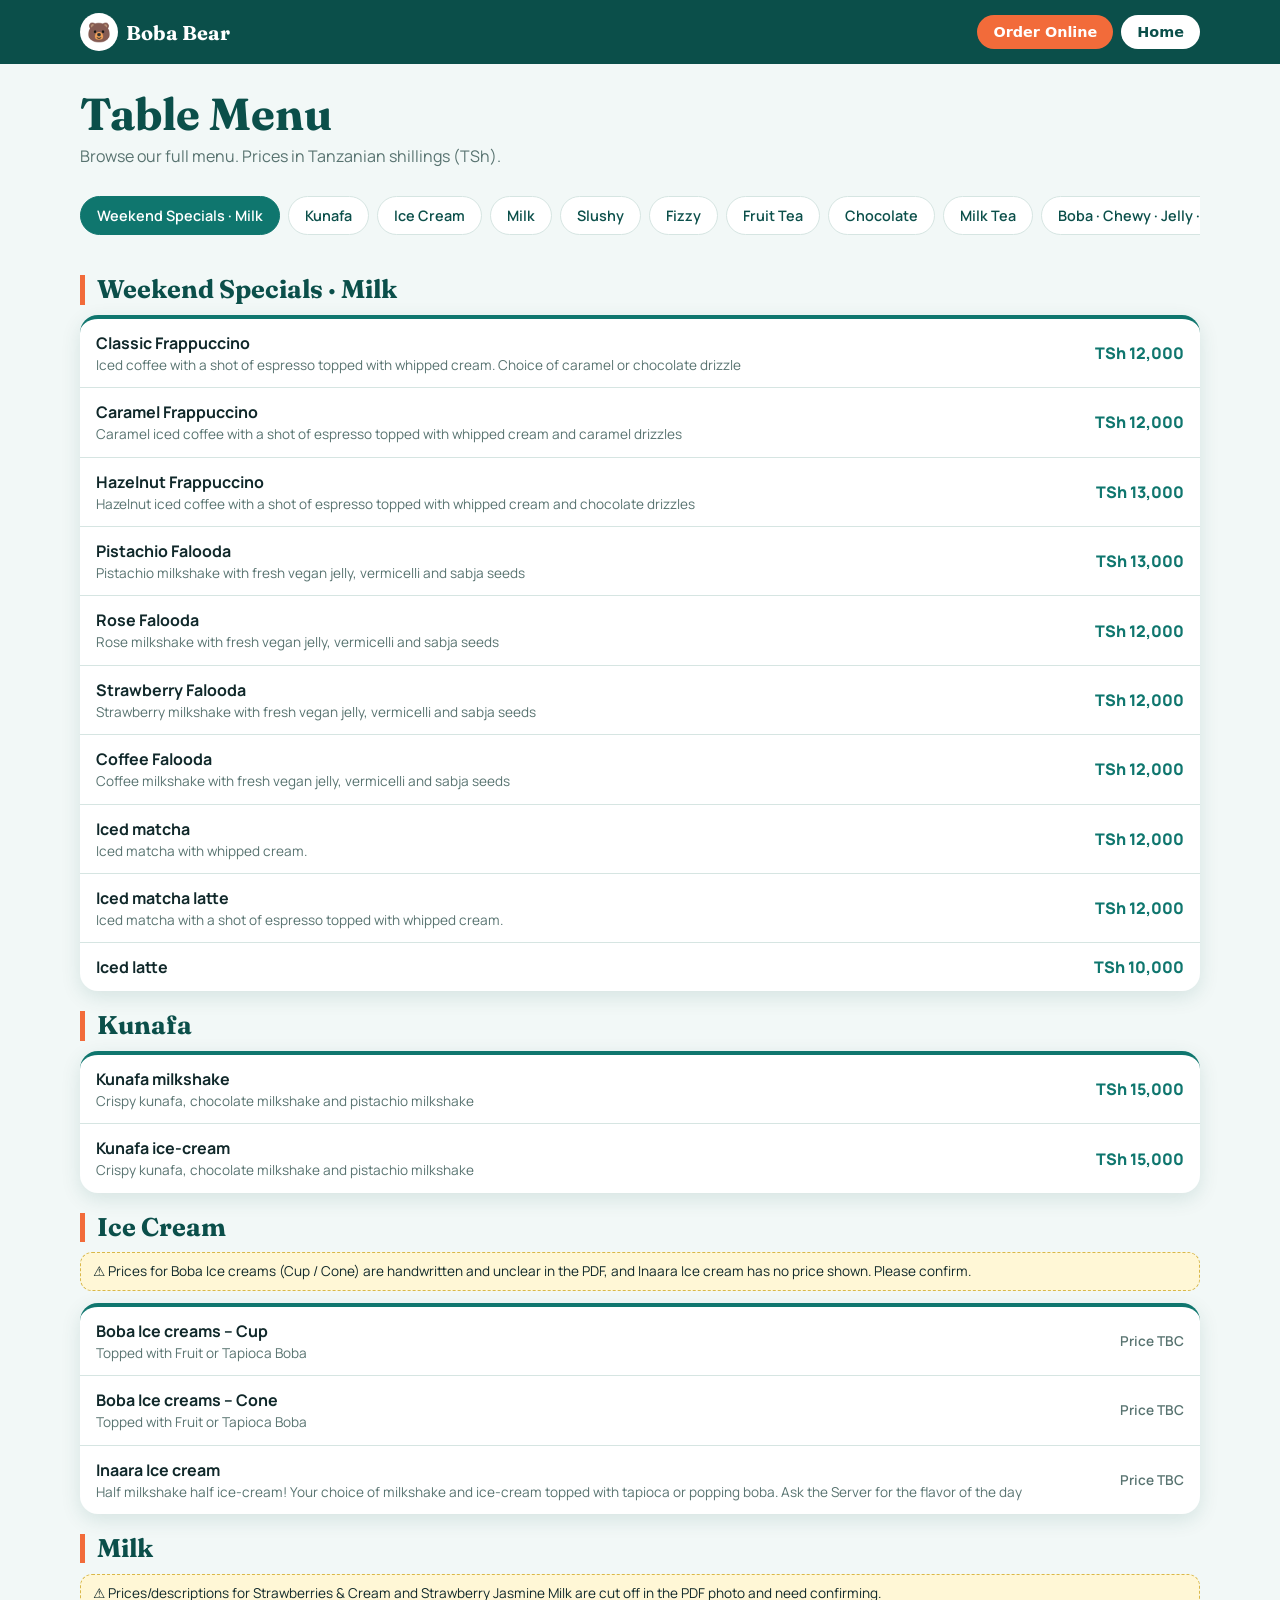
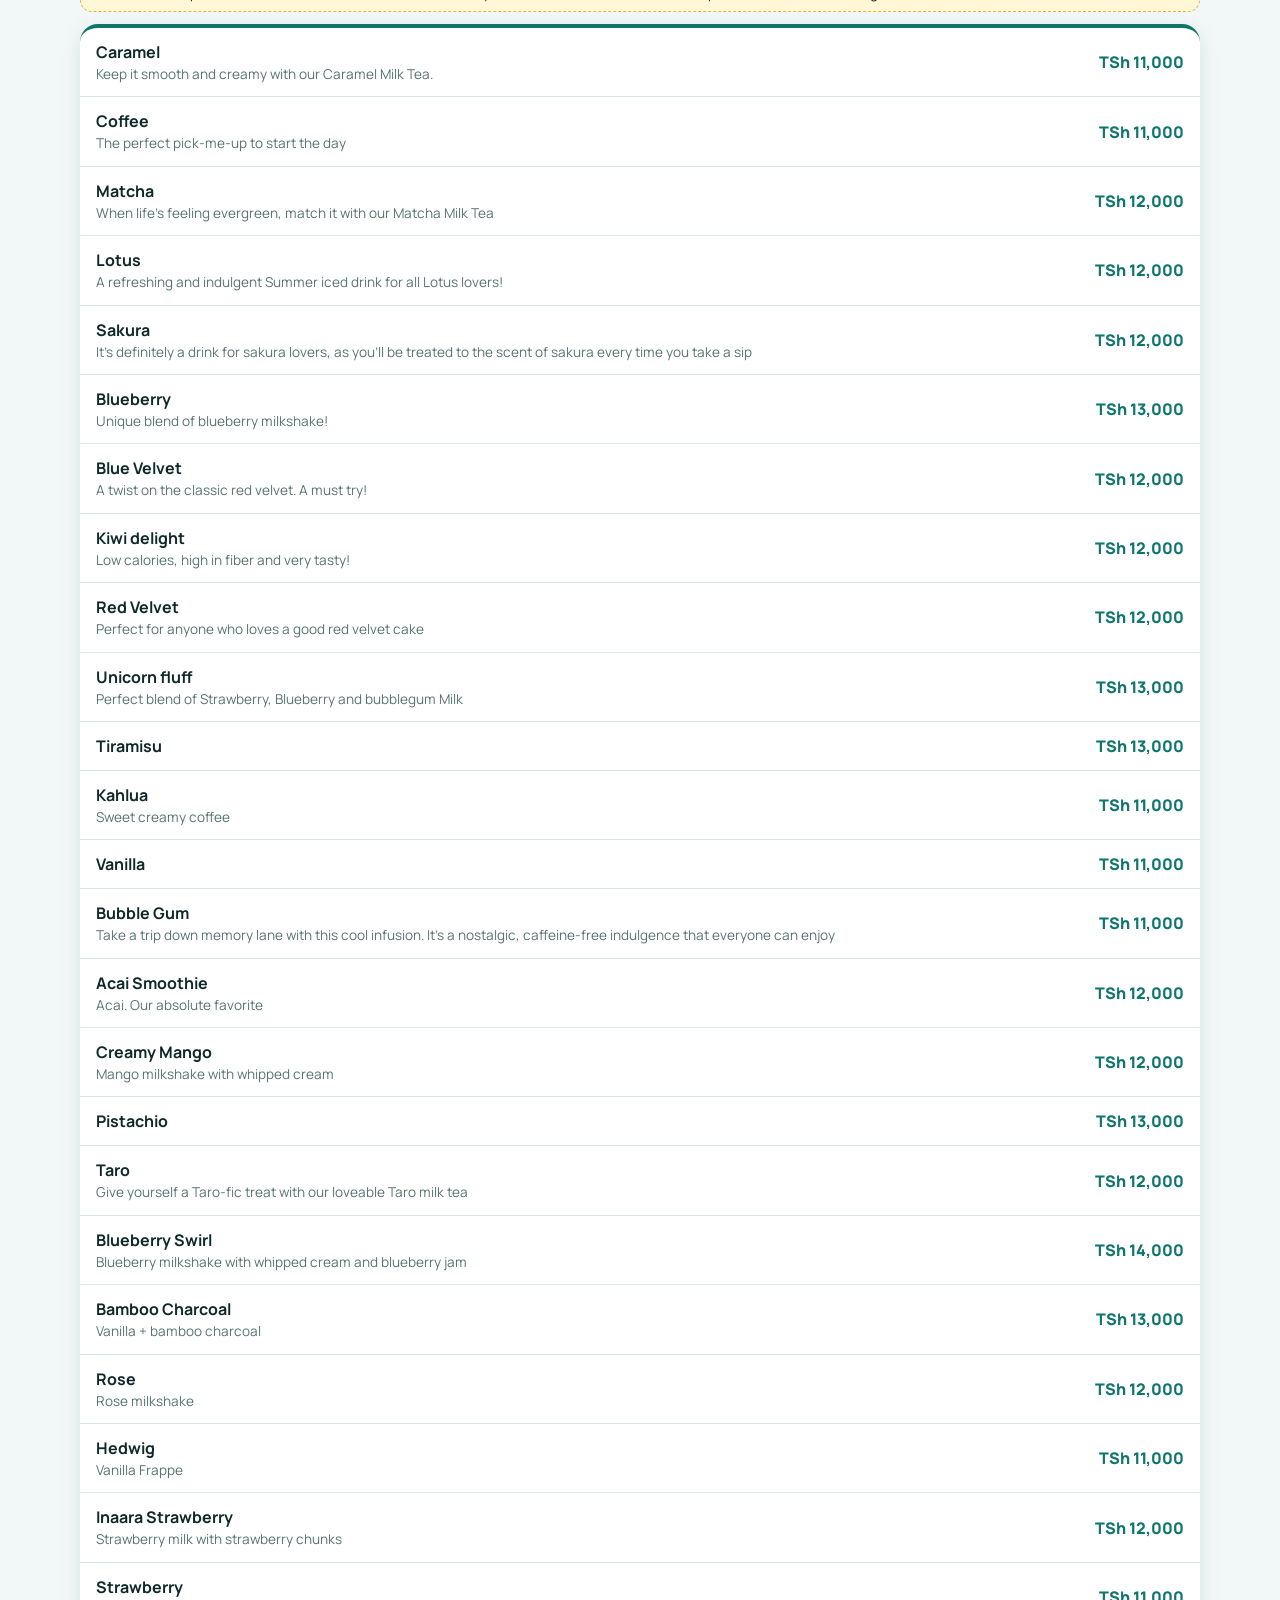
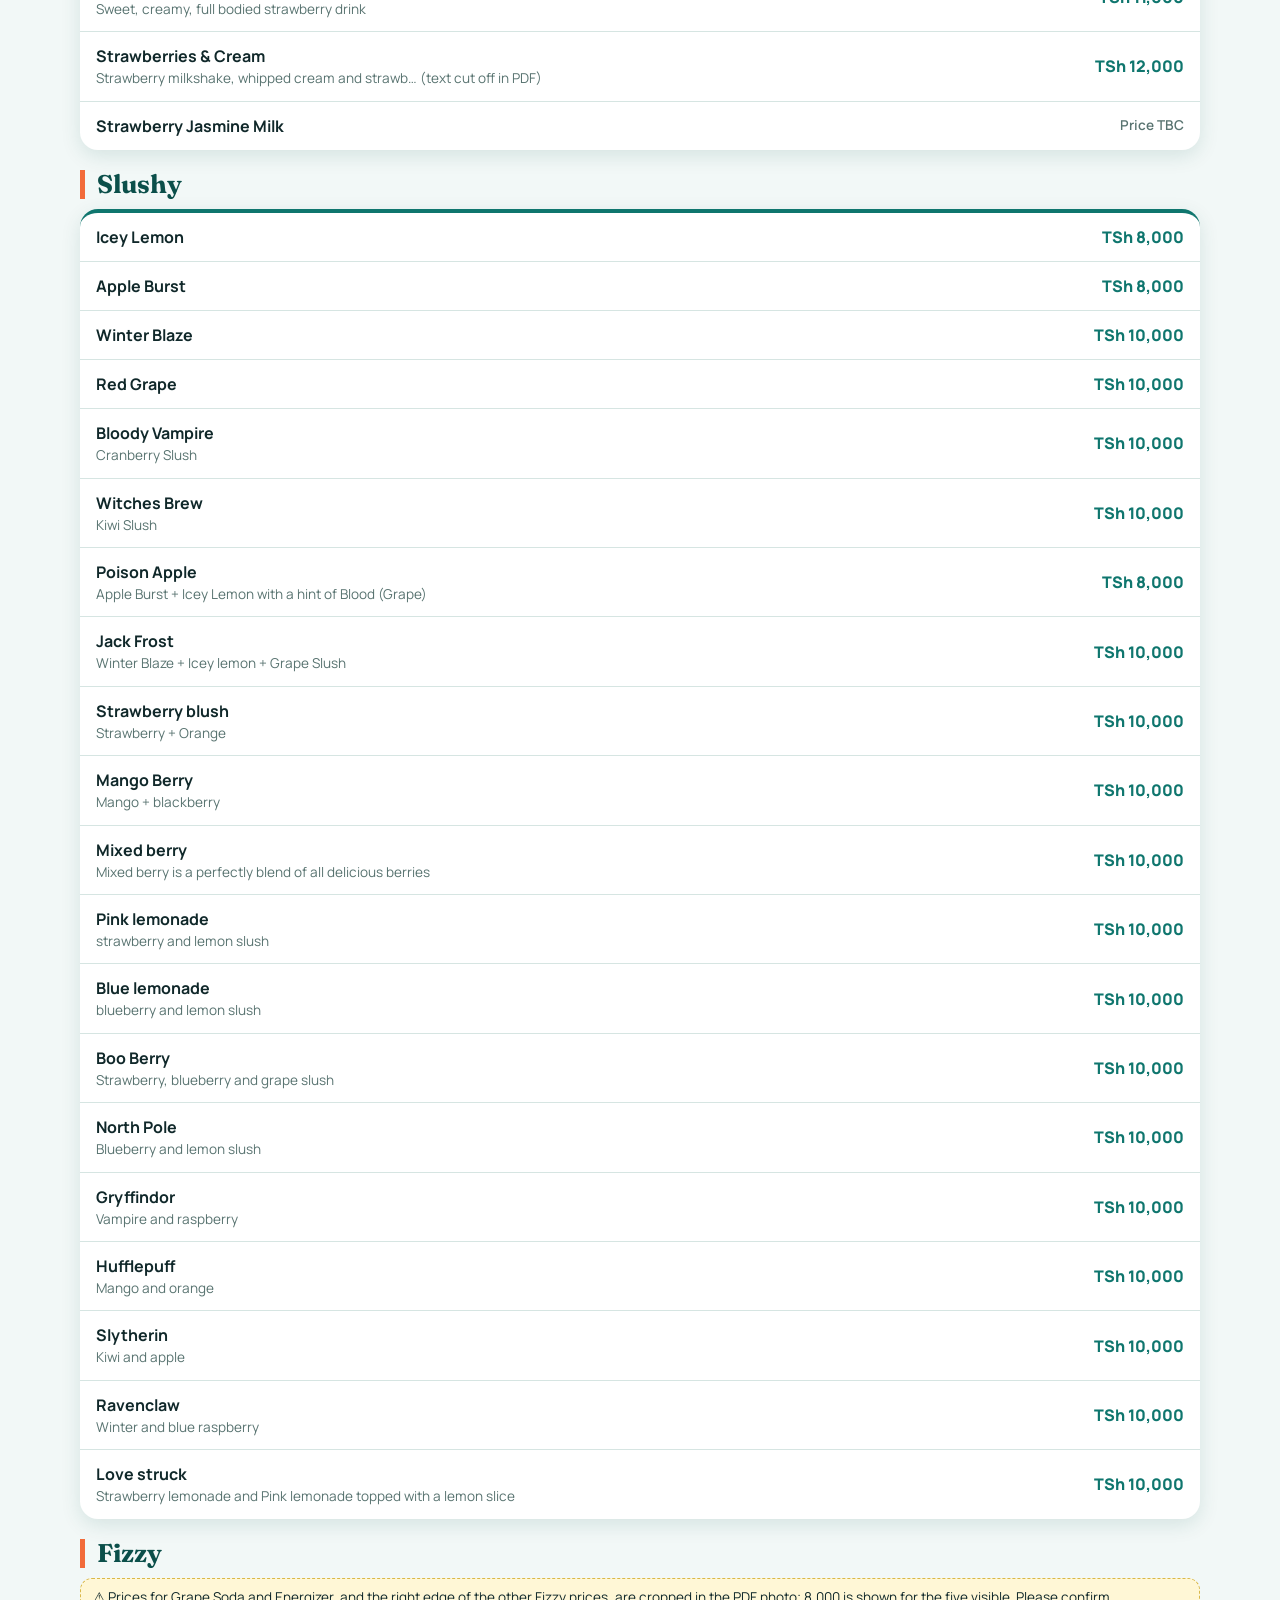
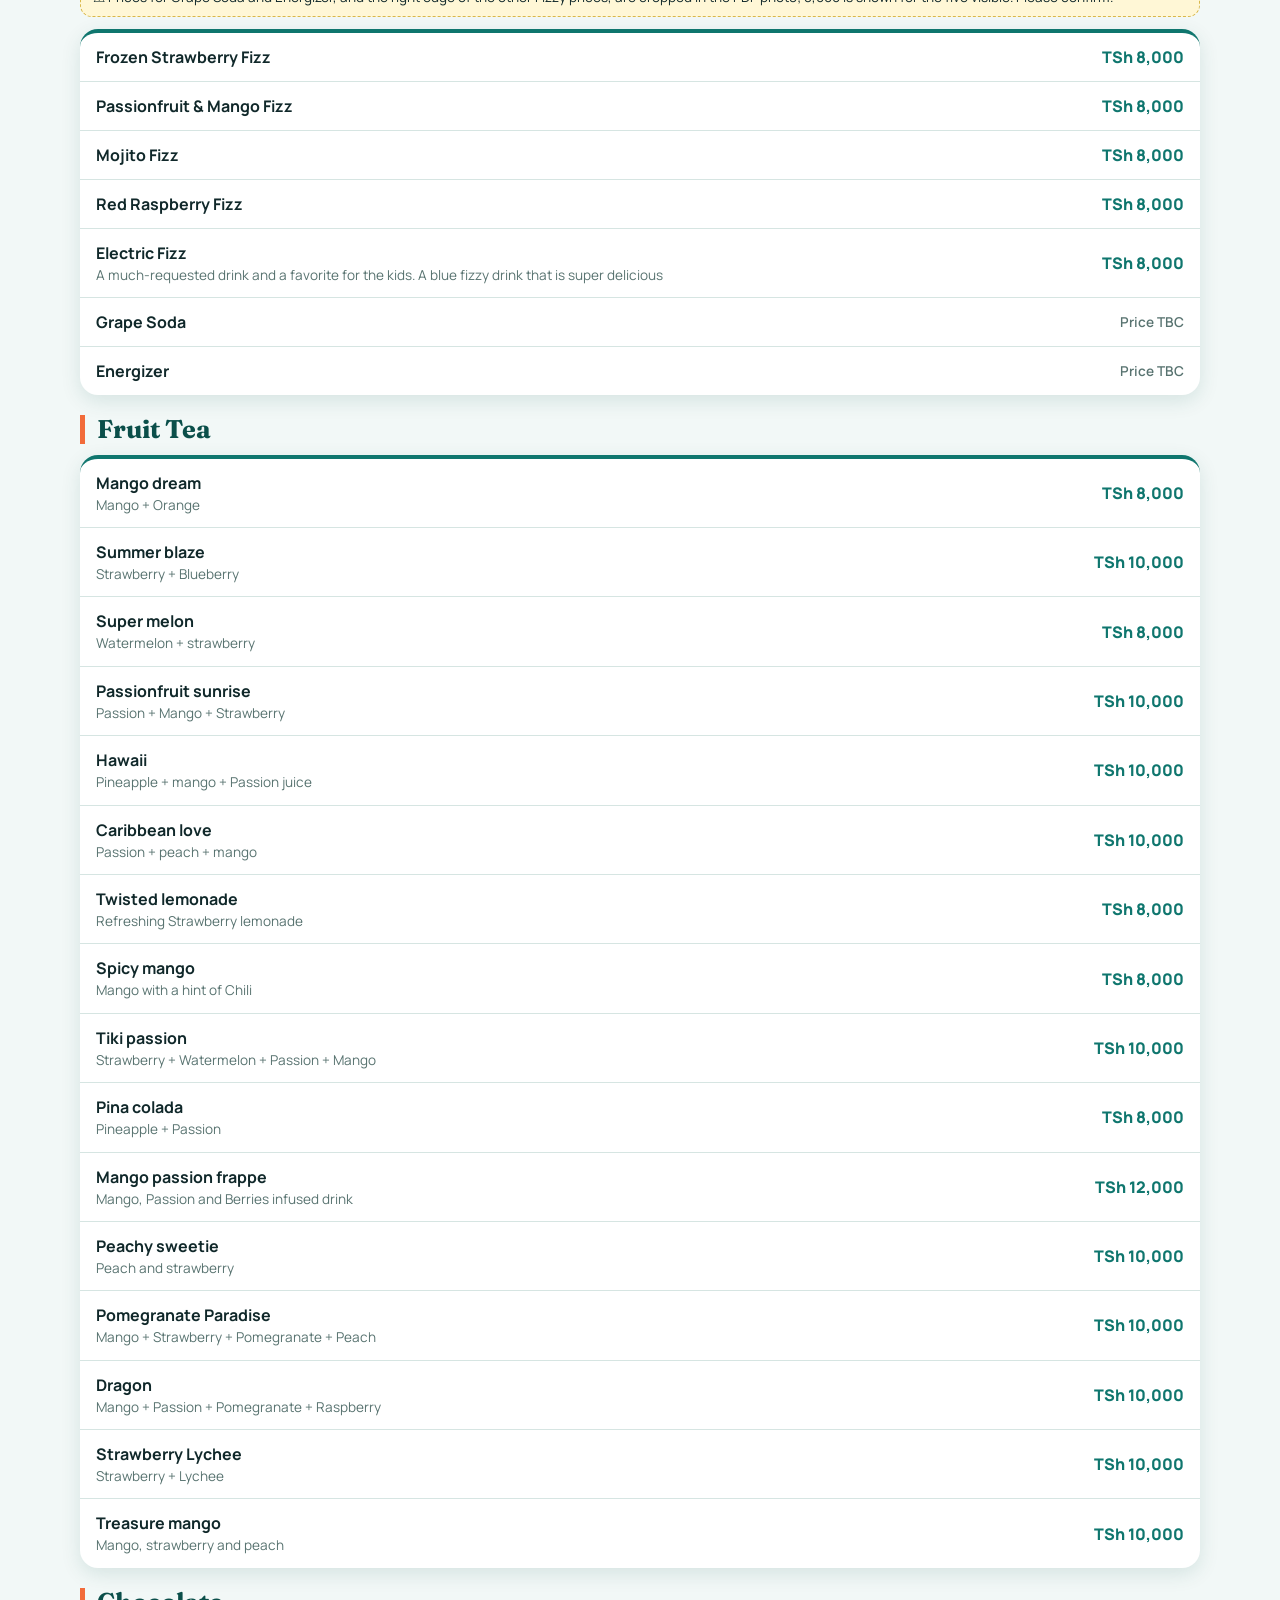
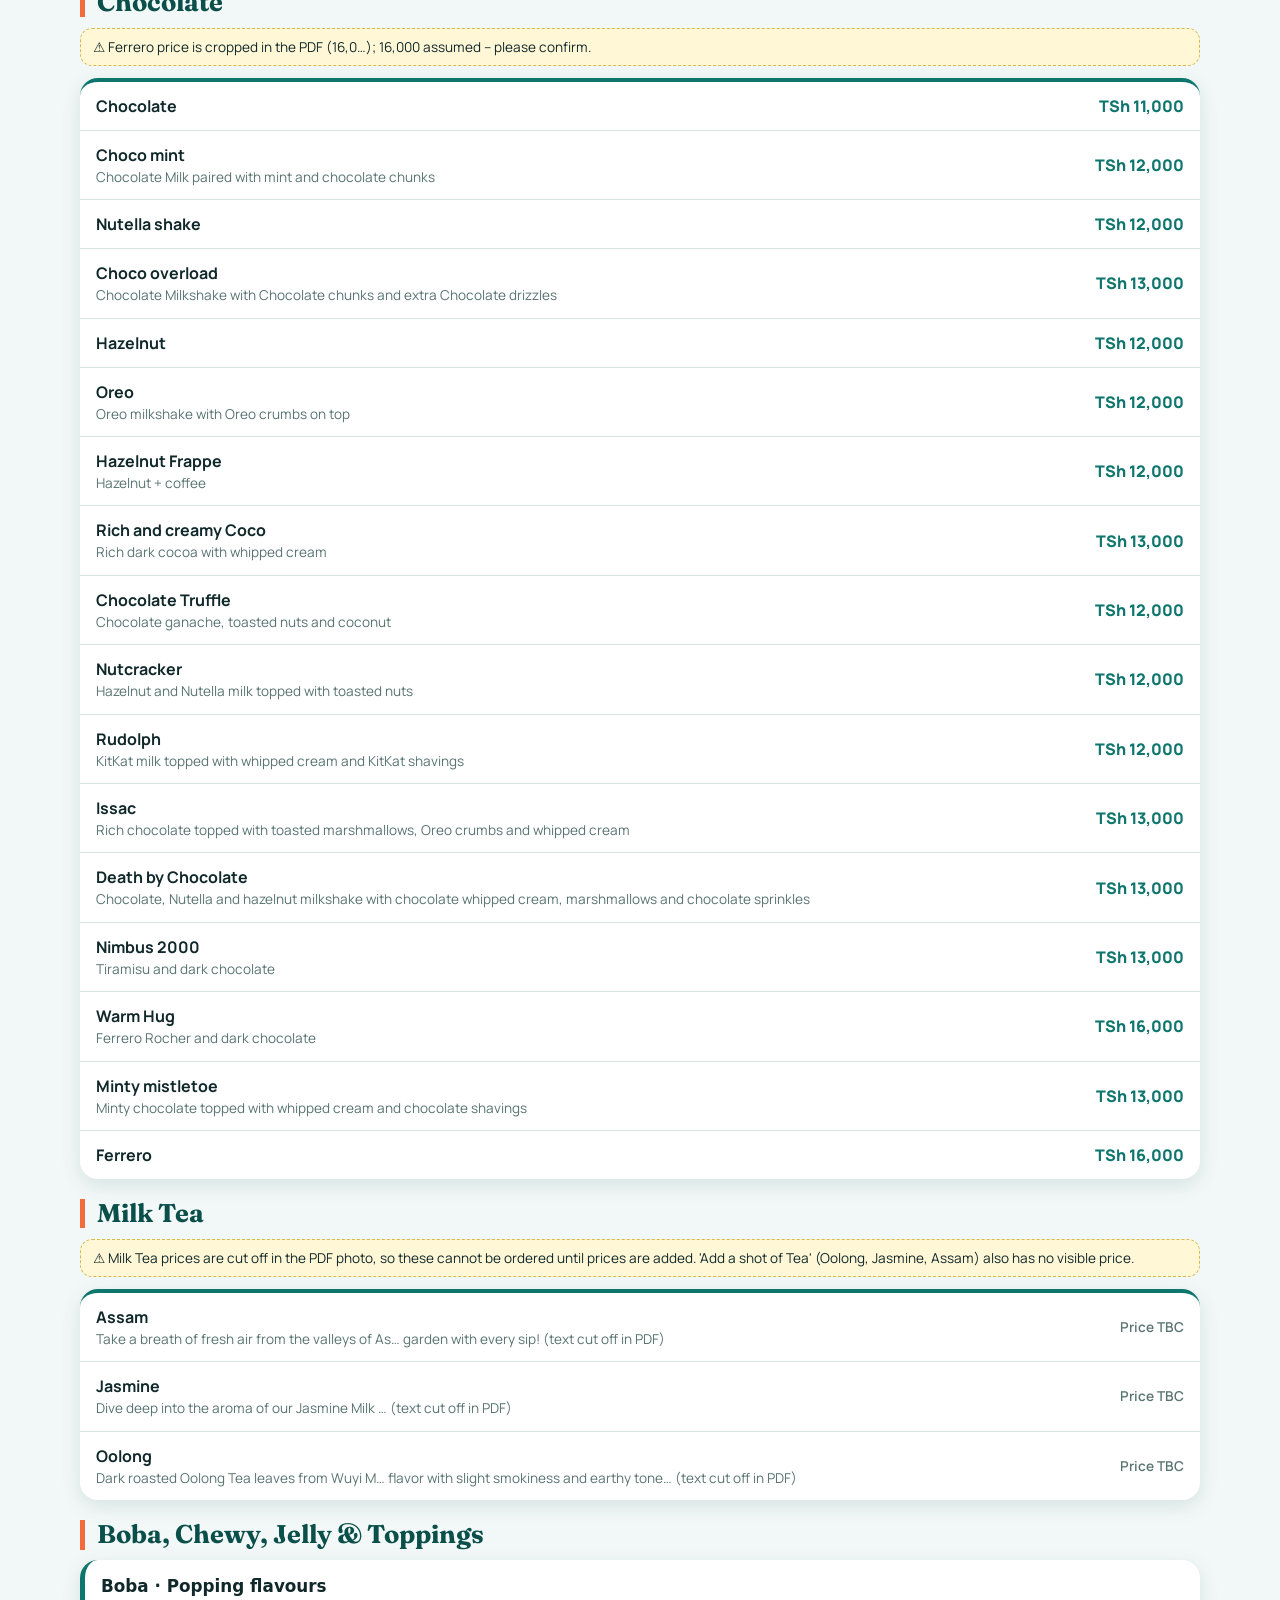
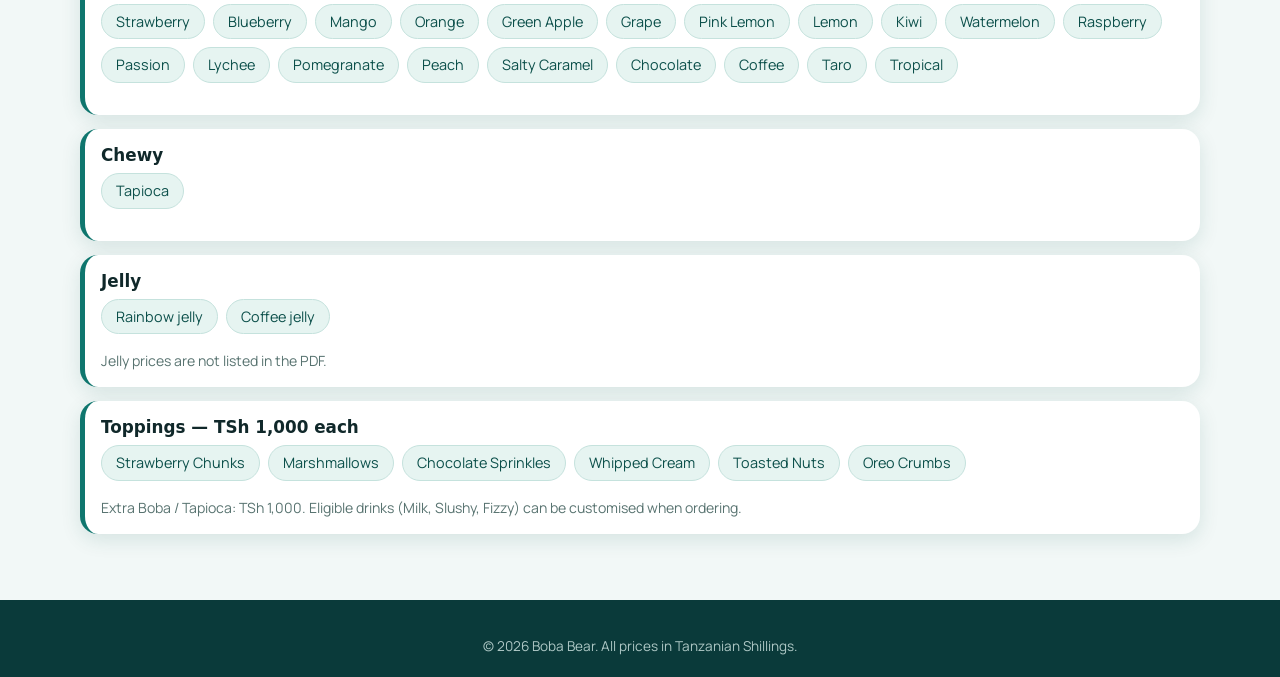
==== index1.html @ e49ae352 "Add files via upload" ====
<!DOCTYPE html>
<html lang="en" data-title="Table Menu">
<head>
<meta charset="UTF-8">
<meta name="viewport" content="width=device-width, initial-scale=1, viewport-fit=cover">
<title>Boba Bear — Table Menu</title>
<meta name="description" content="Boba, milkshakes, slushies and fizzy drinks. View our menu or order online via WhatsApp.">
<link rel="preconnect" href="https://fonts.googleapis.com"><link rel="preconnect" href="https://fonts.gstatic.com" crossorigin>
<link href="https://fonts.googleapis.com/css2?family=Fraunces:opsz,wght@9..144,600;9..144,700&family=Manrope:wght@400;500;600;700;800&display=swap" rel="stylesheet">
<link rel="stylesheet" href="style1.css">
</head>
<body>
<header class="site-header"><div class="wrap bar"><a class="brand" href="index.html" aria-label="Home"><span class="logo" aria-hidden="true">🐻</span><span data-bind="name"></span></a>
  <div class="actions"><a class="btn btn-accent btn-sm" href="index2.html">Order Online</a><a class="btn btn-primary btn-sm" href="index.html" aria-label="Back to home page">Home</a></div></div></header>
<main class="wrap"><section class="section" style="padding-top:24px">
  <h1 class="page-title">Table Menu</h1><p class="sub">Browse our full menu. Prices in Tanzanian shillings (TSh).</p>
  <div class="cat-nav-holder"><nav id="catNav" class="cat-nav" aria-label="Menu categories"></nav></div>
  <div id="menuRoot"></div></section></main>
<footer class="site-footer"><p class="copy">© <span id="year"></span> <span data-bind="name"></span>. All prices in Tanzanian Shillings.</p></footer>
<script src="script1.js"></script>
</body></html>
---- style1.css ----
:root{--green:#1f6b3a;--green-d:#134a28;--cream:#fbf6ea;--card:#fff;--ink:#1d2a22;--muted:#66736b;--accent:#e8567a;--accent-d:#c93f63;--taro:#b79ae0;--line:#e8e0cc;--r:18px;--shadow:0 6px 20px rgba(20,60,35,.10)}
*{box-sizing:border-box}
html{scroll-behavior:smooth;scroll-padding-top:70px}
body{margin:0;font:16px/1.5 system-ui,-apple-system,"Segoe UI",Roboto,sans-serif;color:var(--ink);background:var(--cream);overflow-x:hidden}
h1,h2,h3{font-family:Georgia,"Times New Roman",serif;line-height:1.15;margin:0 0 .4em}
h2{font-size:clamp(1.6rem,4vw,2.2rem);color:var(--green-d)}
img{max-width:100%}
.wrap{width:min(1120px,100% - 32px);margin-inline:auto}
.skip{position:absolute;left:-999px}.skip:focus{left:8px;top:8px;background:#fff;padding:8px;z-index:99}
:focus-visible{outline:3px solid var(--accent);outline-offset:2px}
.section{padding:48px 0 12px}.sub{color:var(--muted);margin:0 0 20px}
/* header */
.site-header{position:sticky;top:0;z-index:20;background:rgba(251,246,234,.95);backdrop-filter:blur(8px);border-bottom:1px solid var(--line)}
.bar{display:flex;align-items:center;gap:12px;height:64px;position:relative}
.brand{display:flex;align-items:center;gap:8px;font:700 1.25rem Georgia,serif;color:var(--green-d);text-decoration:none;margin-right:auto}
.logo{display:grid;place-items:center;width:38px;height:38px;border-radius:50%;background:var(--green);font-size:1.2rem}
.nav{display:none;position:absolute;top:64px;left:0;right:0;background:var(--cream);flex-direction:column;padding:8px 16px 16px;border-bottom:1px solid var(--line);box-shadow:var(--shadow)}
.nav.open{display:flex}.nav a{padding:12px 4px;color:var(--ink);text-decoration:none;font-weight:600}
.actions{display:flex;align-items:center;gap:8px}
.icon-btn{position:relative;border:0;background:#fff;width:42px;height:42px;border-radius:50%;font-size:1.1rem;cursor:pointer;box-shadow:var(--shadow)}
.badge{position:absolute;top:-4px;right:-4px;min-width:20px;height:20px;padding:0 5px;border-radius:10px;background:var(--accent);color:#fff;font:700 .75rem/20px system-ui;text-align:center}
/* buttons */
.btn{display:inline-block;border:0;border-radius:999px;padding:12px 24px;font:700 1rem system-ui;cursor:pointer;text-decoration:none;text-align:center;transition:transform .15s,background .15s}
.btn:hover:not(:disabled){transform:translateY(-1px)}
.btn:disabled{opacity:.5;cursor:not-allowed}
.btn-primary{background:var(--green);color:#fff}.btn-primary:hover{background:var(--green-d)}
.btn-accent{background:var(--accent);color:#fff}.btn-accent:hover:not(:disabled){background:var(--accent-d)}
.btn-sm{padding:9px 16px;font-size:.9rem}.btn-block{width:100%}
/* menu */
.cat-nav-holder{position:sticky;top:64px;z-index:10;background:var(--cream);padding:8px 0;margin-bottom:8px}
.cat-nav{display:flex;gap:8px;overflow-x:auto;scrollbar-width:thin;padding-bottom:4px}
.cat-nav a{flex:none;padding:8px 16px;border-radius:999px;background:#fff;border:1px solid var(--line);color:var(--ink);text-decoration:none;font-weight:600;font-size:.9rem}
.cat-nav a.active{background:var(--green);color:#fff;border-color:var(--green)}
.cat{padding-top:20px}.cat h3{font-size:1.6rem;color:var(--green-d)}
.note{background:#fff7d6;border:1px dashed #d9b84a;border-radius:12px;padding:8px 12px;font-size:.85rem;margin:0 0 12px}
.chips{display:flex;flex-wrap:wrap;gap:8px;margin:8px 0 16px}
.chip{background:#fff;border:1px solid var(--line);border-radius:999px;padding:6px 14px;font-size:.9rem}
.info-card{background:#fff;border-radius:var(--r);box-shadow:var(--shadow);padding:16px;margin-bottom:14px}
.info-card h4{margin:0 0 4px;font:700 1.05rem system-ui}
/* price / tags */
.desc{color:var(--muted);font-size:.88rem;margin:0;flex:1}
.price-row{display:flex;align-items:center;justify-content:space-between;gap:8px;margin-top:6px}
.price{font-weight:800;color:var(--green-d)}.price.tbc{color:var(--muted);font-weight:600;font-size:.85rem}
.tag{font-size:.72rem;color:var(--taro);font-weight:700}
/* about / footer */
.about{max-width:760px;padding-bottom:40px}
.site-footer{background:var(--green-d);color:#e9f3ea;padding:36px 0 16px;margin-top:40px}
.foot-grid{display:grid;gap:24px}.site-footer h3{color:#fff;font-size:1.15rem}.site-footer a{color:#ffd1de}.site-footer p{margin:4px 0}
.copy{text-align:center;font-size:.85rem;margin:24px 0 0;opacity:.8}
/* ===== Home / menu pages (added) ===== */
body{font-family:Manrope,system-ui,-apple-system,"Segoe UI",Roboto,sans-serif}
h1,h2,h3,.brand{font-family:Fraunces,Georgia,serif}
.brand{min-width:0}.brand span:last-child{overflow:hidden;text-overflow:ellipsis;white-space:nowrap}
.actions{flex:none}
.page-title{font-size:clamp(2rem,6vw,2.8rem);color:var(--green-d);margin-bottom:4px}
.logo-lg{width:84px;height:84px;font-size:2.6rem;margin-bottom:14px;border:4px solid #fff;box-shadow:var(--shadow)}
.info-list{list-style:none;padding:0;margin:14px 0 6px;display:grid;gap:4px;font-weight:600}
.welcome{margin-top:20px;font-size:1.5rem}
.choices{display:grid;gap:16px}
.choice{display:block;background:#fff;border-radius:var(--r);box-shadow:var(--shadow);padding:22px;text-decoration:none;color:var(--ink);border:2px solid transparent;transition:transform .15s,border-color .15s}
.choice:hover{transform:translateY(-3px);border-color:var(--accent)}
.choice .ic{font-size:2.2rem}.choice h3{margin:6px 0 4px}.choice p{color:var(--muted);margin:0 0 14px}
.gallery{display:grid;gap:14px;grid-template-columns:repeat(2,1fr)}
.ph{aspect-ratio:1;display:grid;place-items:center;font-size:3.6rem;border-radius:var(--r);box-shadow:var(--shadow);background:var(--tint)}
figure{margin:0}figcaption{text-align:center;font-weight:700;font-style:italic;margin-top:8px}
.menu-list{list-style:none;padding:0;margin:0;background:#fff;border-radius:var(--r);box-shadow:var(--shadow)}
.menu-row{display:flex;justify-content:space-between;gap:14px;padding:12px 16px;border-bottom:1px solid var(--line)}
.menu-row:last-child{border:0}.menu-row b{display:block}.menu-row small{display:block;color:var(--muted);font-size:.85rem}
.menu-row .price{white-space:nowrap}
.site-footer .copy{margin-top:0}
@media(min-width:760px){.choices{grid-template-columns:1fr 1fr}.gallery{grid-template-columns:repeat(4,1fr)}}

/* ===== Colour theme: deep teal + coral ===== */
:root{--green:#0f766e;--green-d:#0b4f4a;--cream:#f2f8f7;--ink:#10282a;--muted:#587370;--accent:#f26b3a;--accent-d:#d9541f;--taro:#6d5fd0;--line:#d6e5e2;--shadow:0 6px 20px rgba(11,79,74,.12)}
body{background:var(--cream)}
.site-header{background:var(--green-d);border-bottom:0}
.site-header .brand{color:#fff}
.site-header .logo{background:#fff}
.site-header .btn-primary{background:#fff;color:var(--green-d)}
.hero{background:linear-gradient(155deg,#0b4f4a 0%,#0f766e 55%,#1b9c8c 100%);color:#e6f6f3}
.hero h1,.hero h2{color:#fff}.hero .tagline{color:#ffd2bf}
.hero .logo-lg{background:#fff;border-color:rgba(255,255,255,.5)}
.hero .btn-primary{background:#fff;color:var(--green-d)}.hero .btn-primary:hover{background:#e6f6f3}
.hero .cup{background:rgba(255,255,255,.95)}.hero .c2{background:#d7f0ec}.hero .c3{background:#ffe0d3}
.bubble{background:#ffb899}
.section>h2{position:relative;padding-bottom:8px}
.section>h2::after{content:"";display:block;width:48px;height:4px;border-radius:2px;background:var(--accent);margin-top:8px}
.choice{border-top:5px solid var(--green)}.choice:nth-child(2){border-top-color:var(--accent)}
.about{background:#fff;border-radius:var(--r);box-shadow:var(--shadow);padding:28px 24px;margin-top:40px;border-left:5px solid var(--accent)}
.cat-nav a{background:#fff;border-color:var(--line);color:var(--green-d)}
.cat-nav a.active{background:var(--green);border-color:var(--green);color:#fff}
.cat h3{border-left:5px solid var(--accent);padding-left:12px}
.menu-list{border-top:4px solid var(--green)}
.menu-row{align-items:center}
.menu-row .row-end{display:flex;flex-direction:column;align-items:flex-end;gap:6px;flex:none}
.menu-row .tag{color:var(--taro);font-weight:700;font-size:.75rem;margin-top:2px}
.price{color:var(--green)}
.info-card{border-left:5px solid var(--green)}
.chip{background:#e6f4f1;border-color:#c5e2dd;color:var(--green-d)}
.opt:has(input:checked){border-color:var(--accent);background:#fff1ea}
.opt .p{color:var(--green)}
.modal-head,.modal-foot{background:#fff}.modal-head{border-top:5px solid var(--green)}
.total strong,.cart-totals .grand{color:var(--green-d)}
.site-footer{background:#0a3a3a;color:#d7ebe8}.site-footer a{color:#ffc4ac}
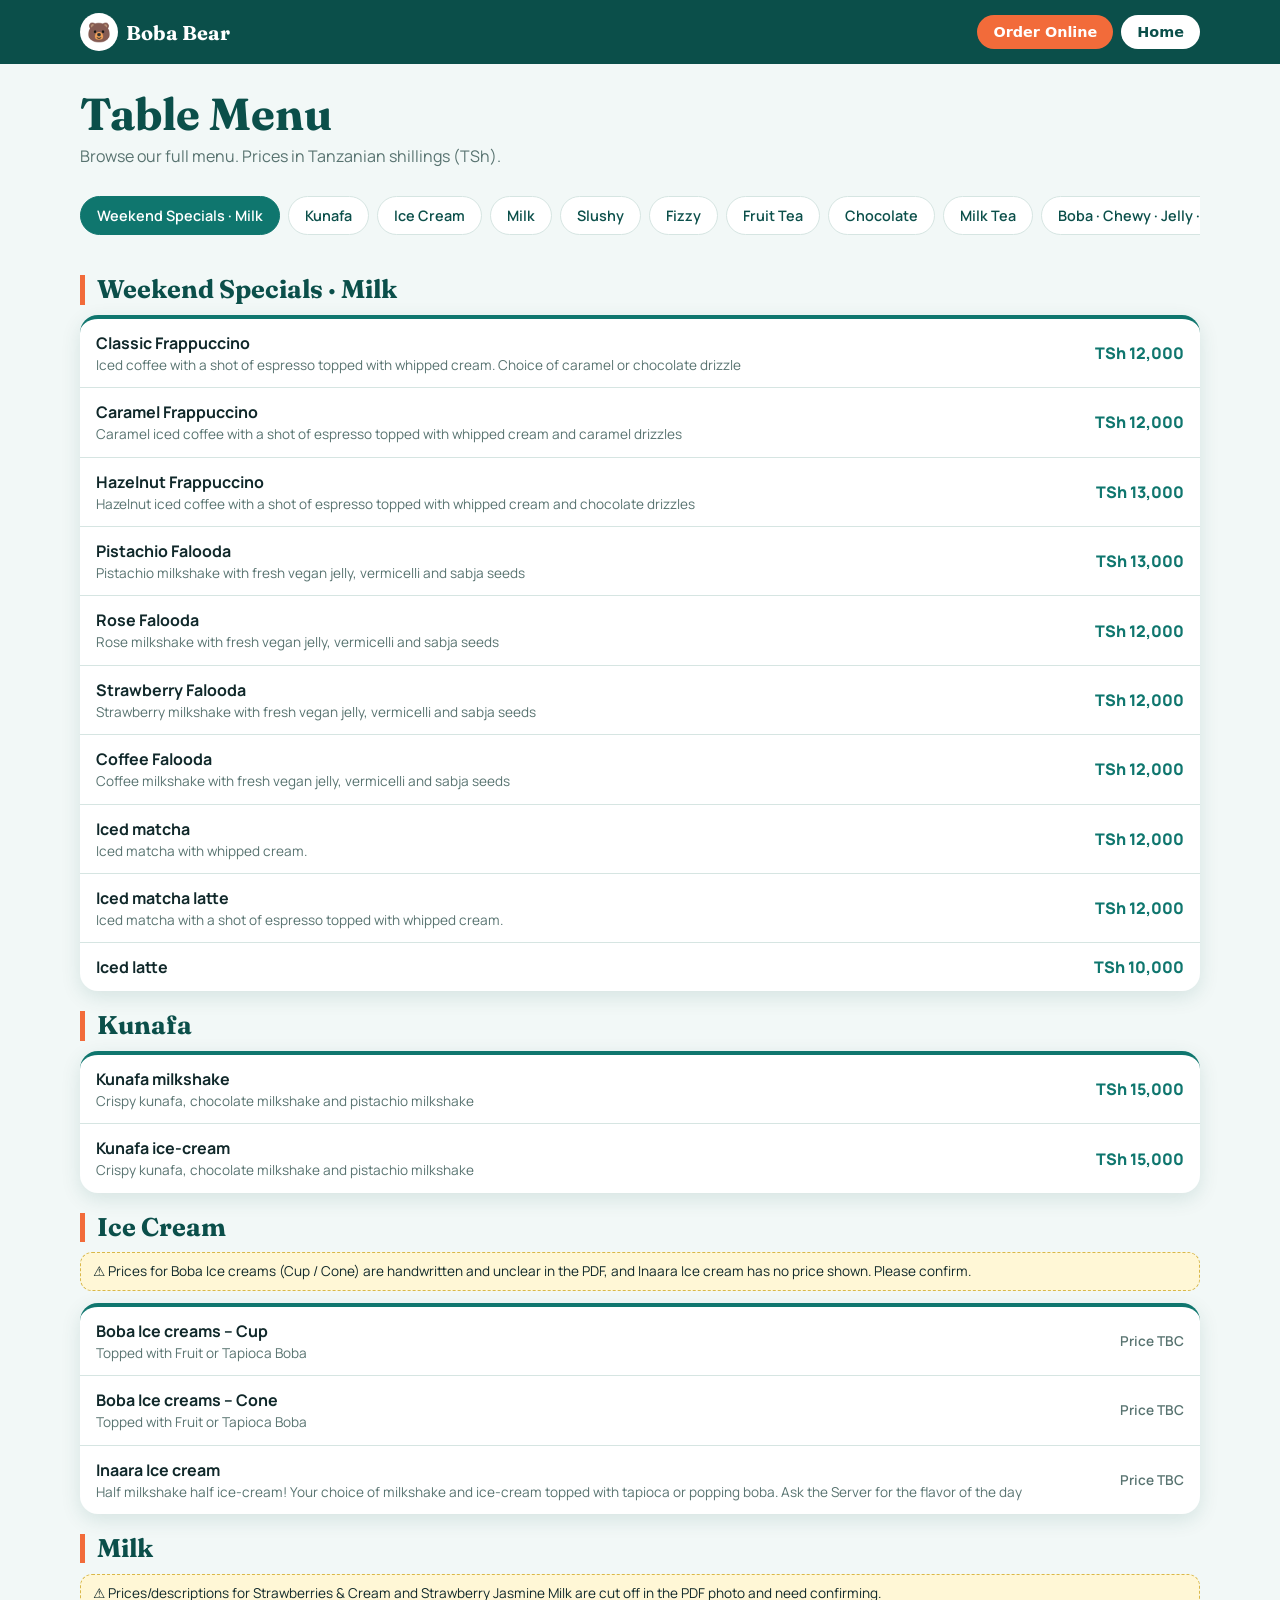
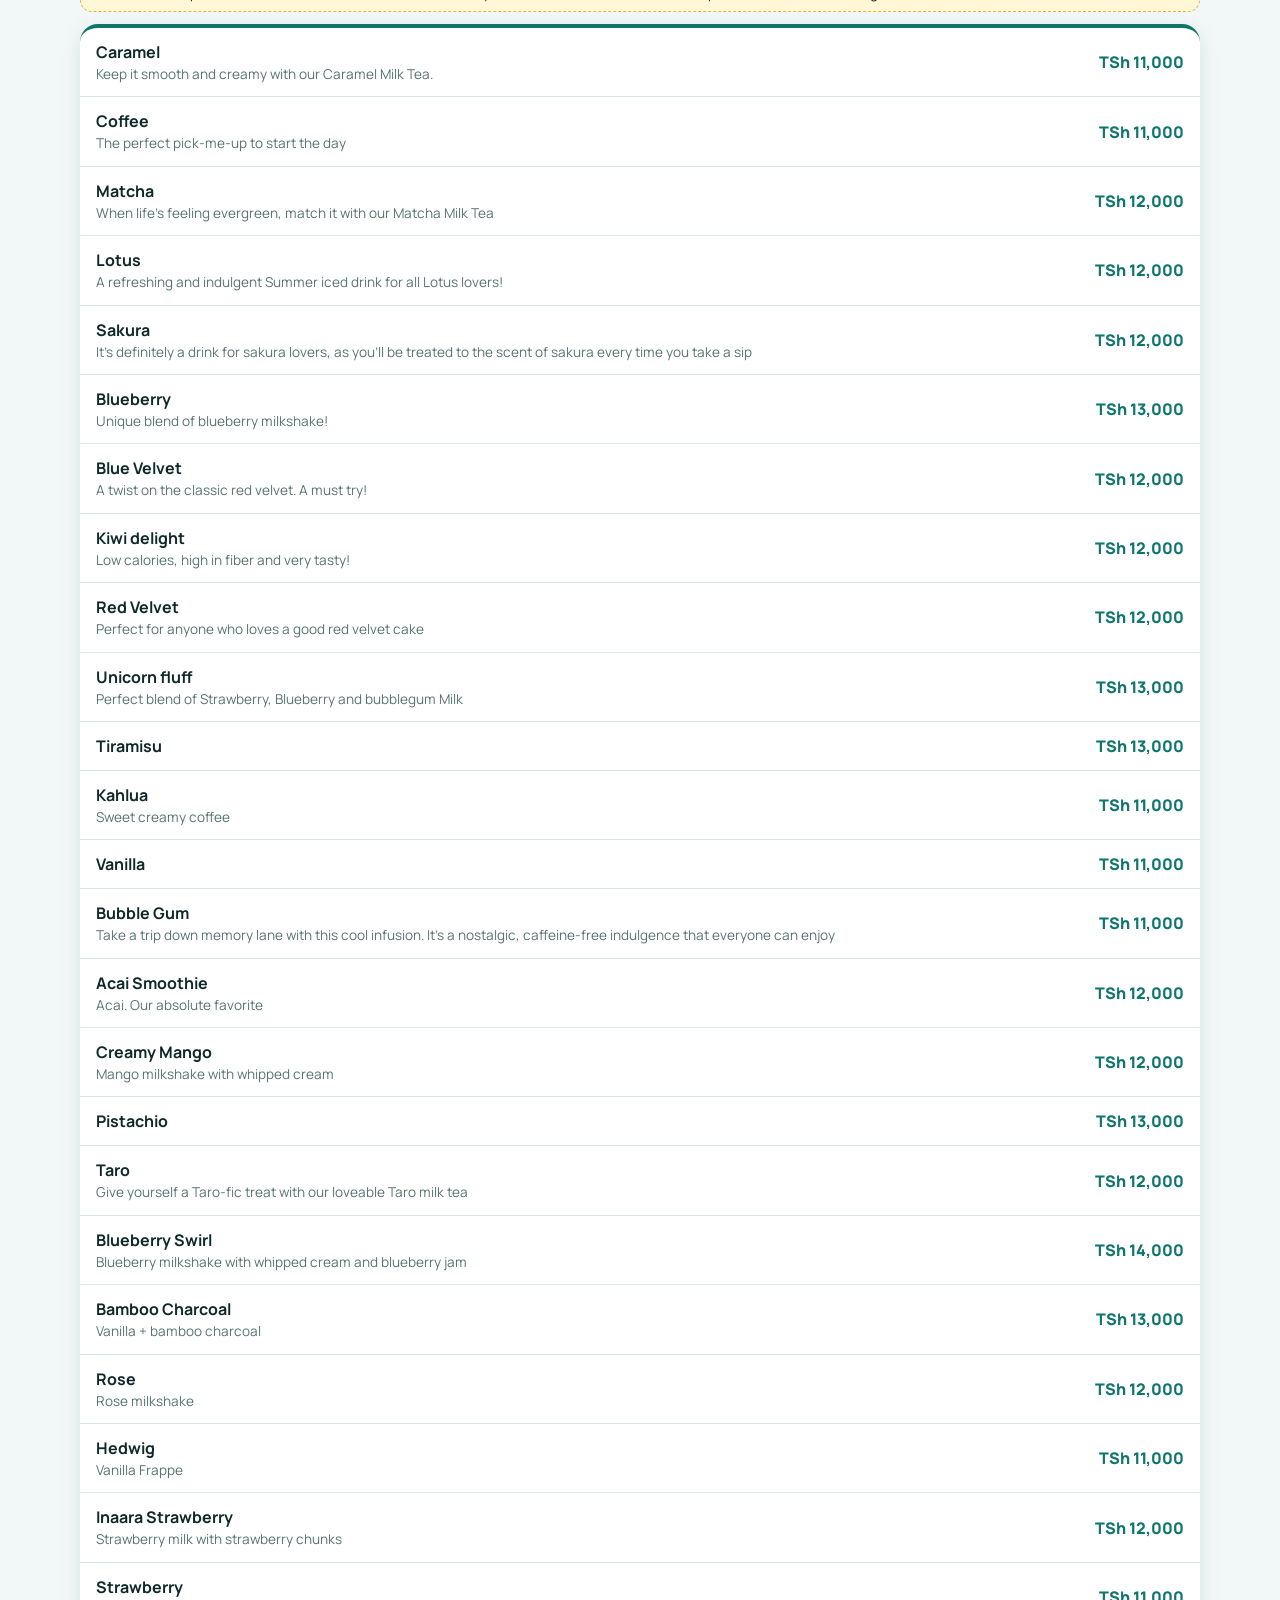
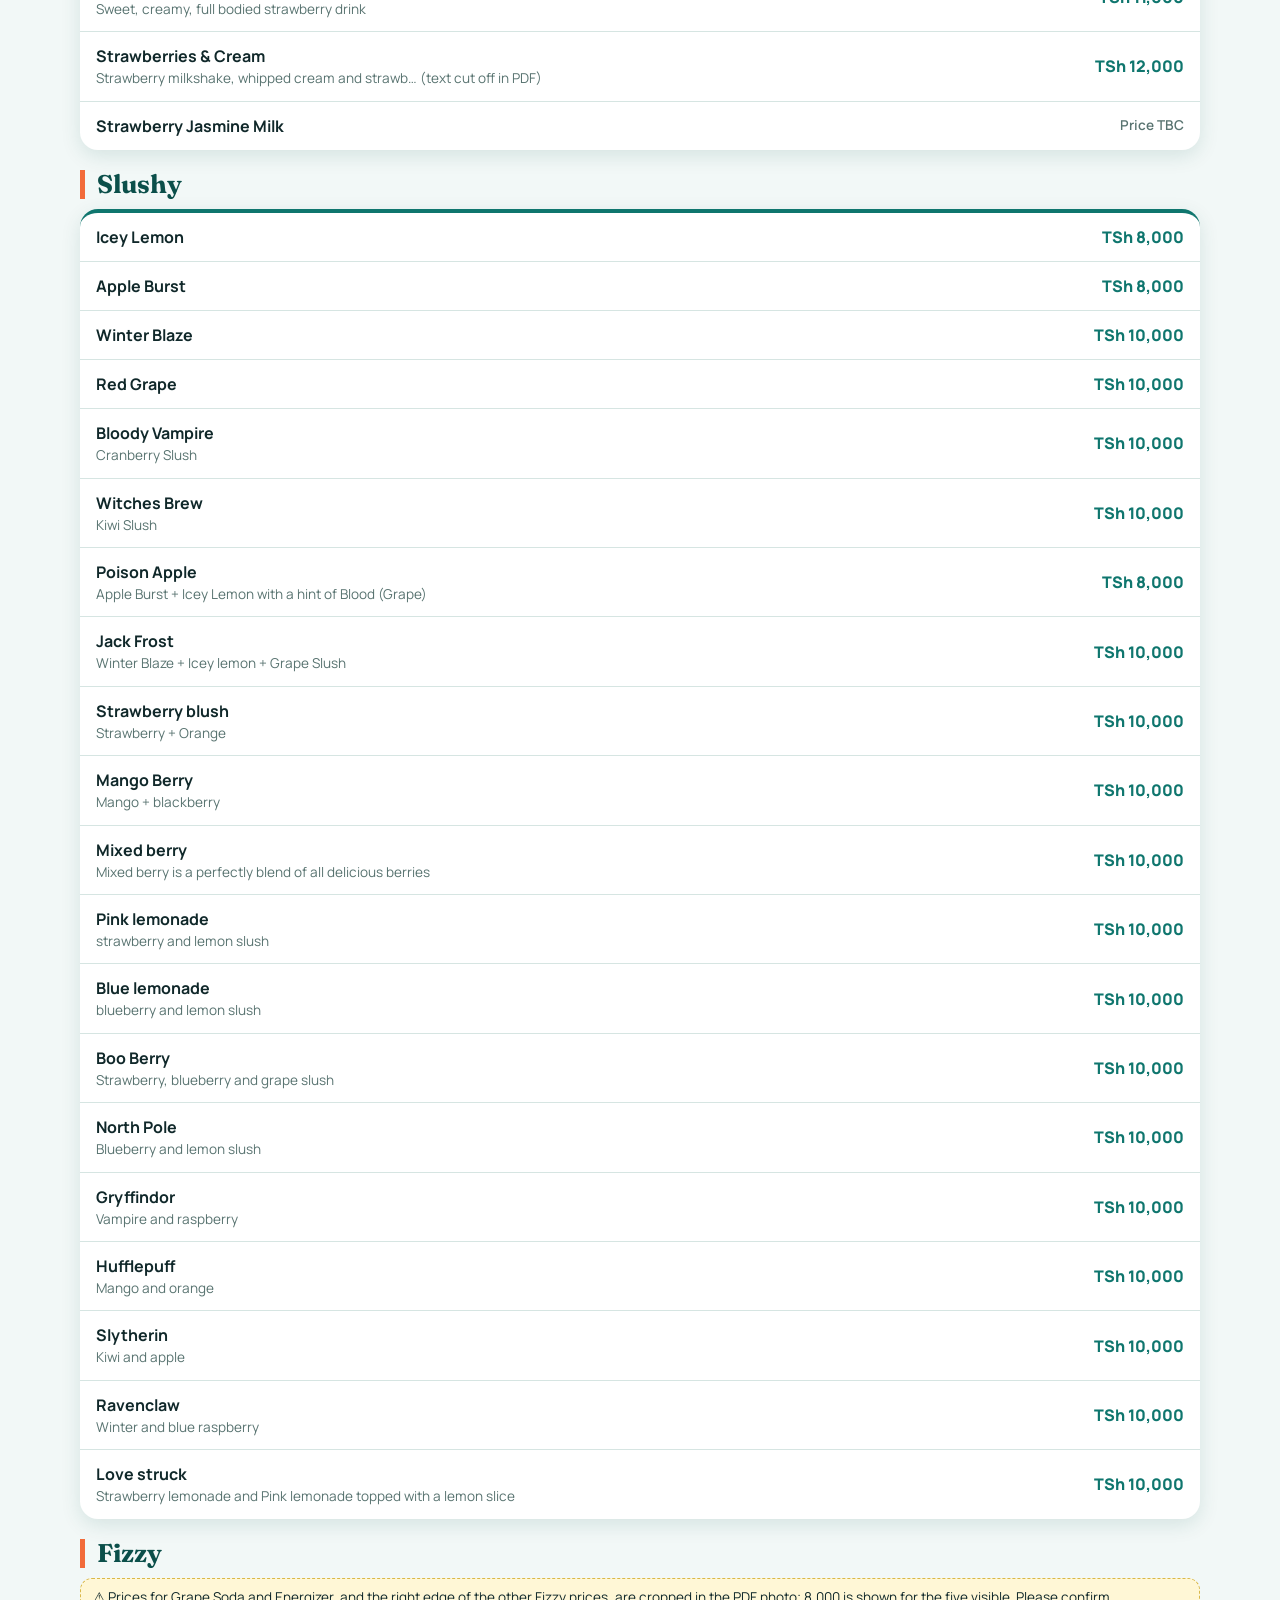
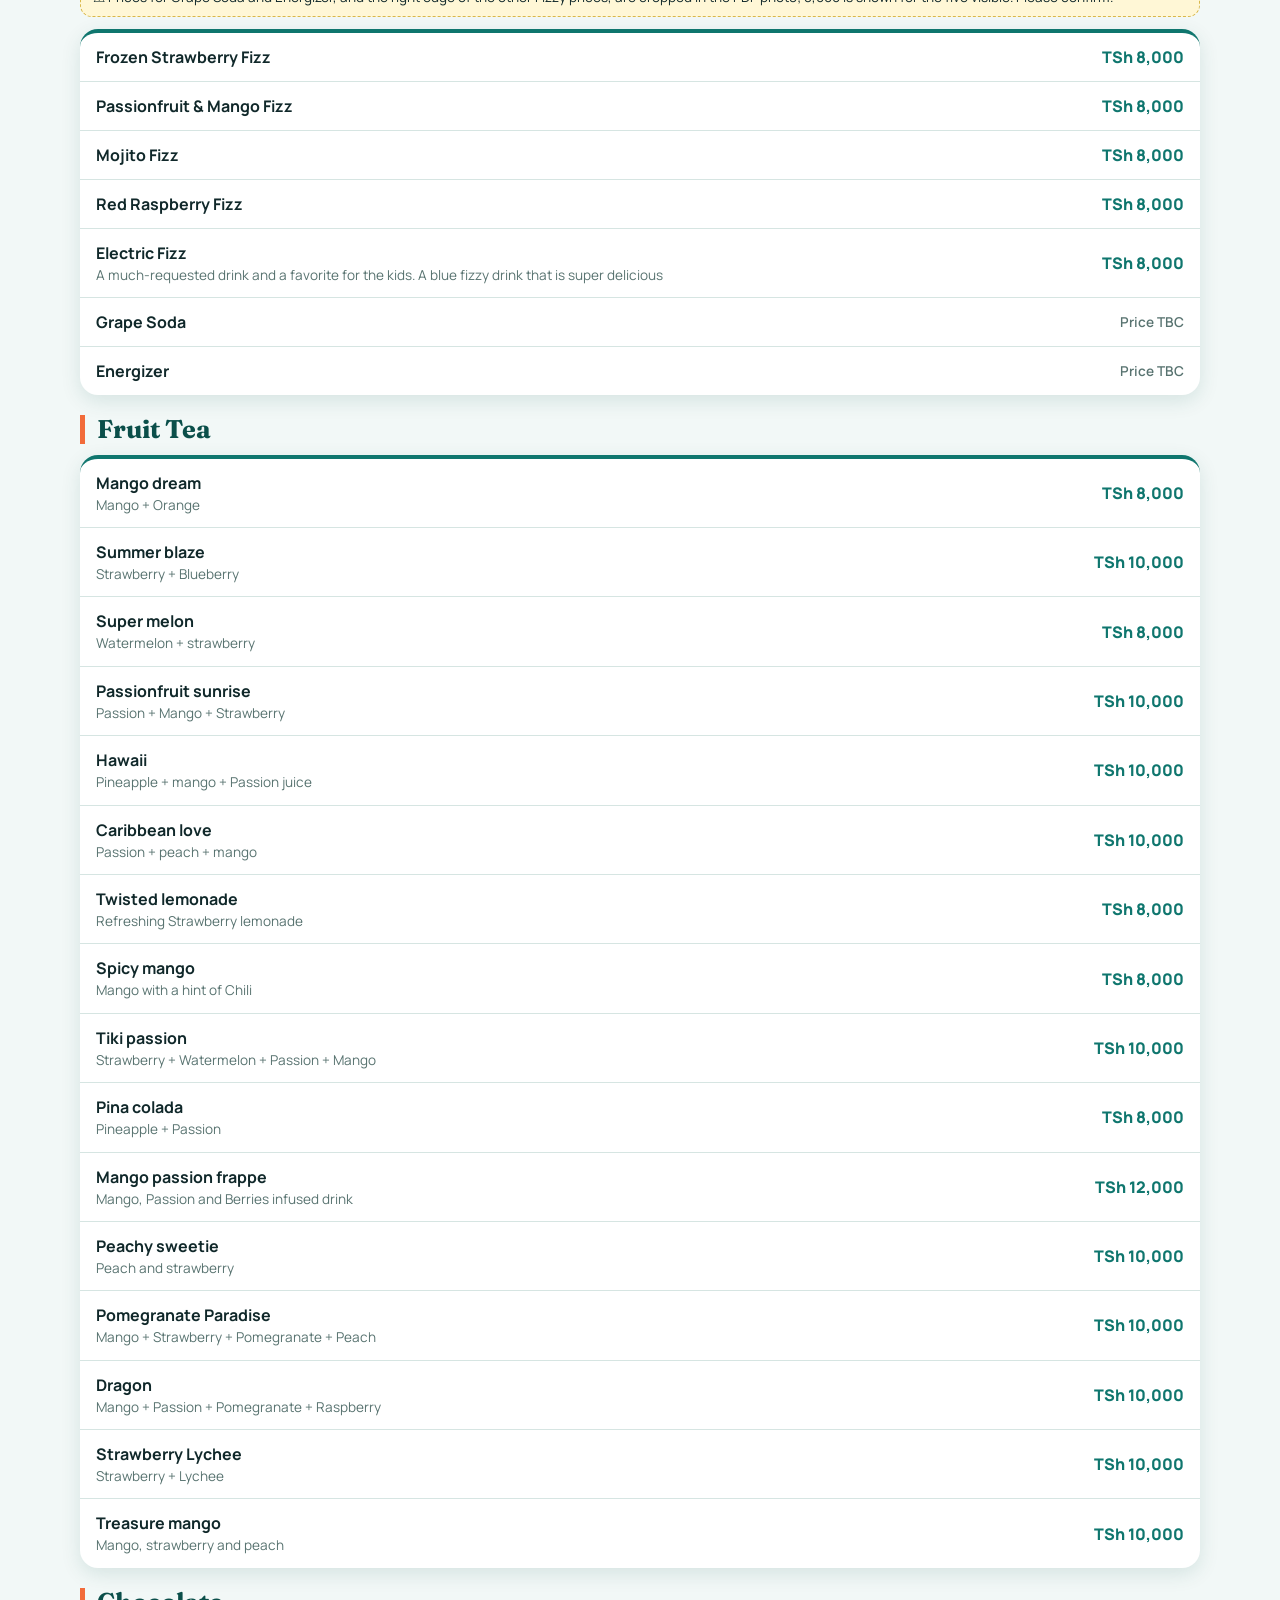
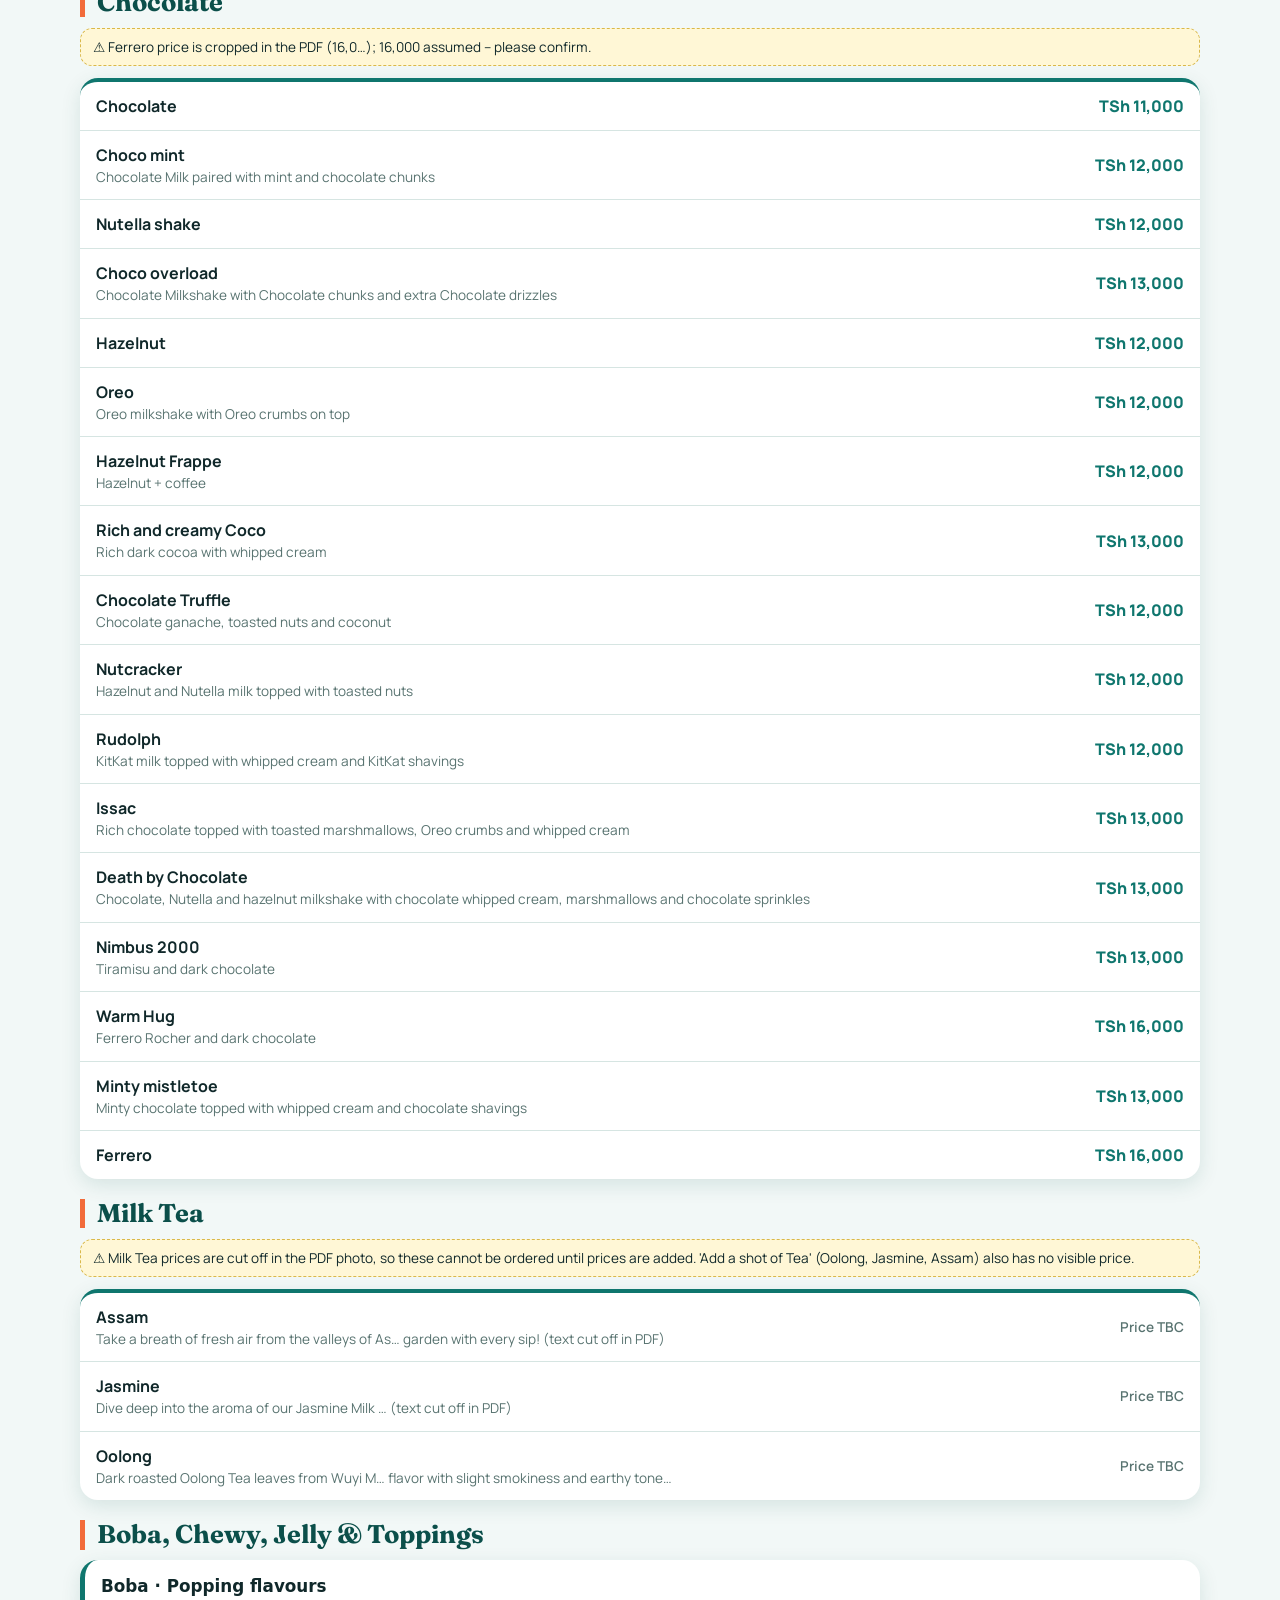
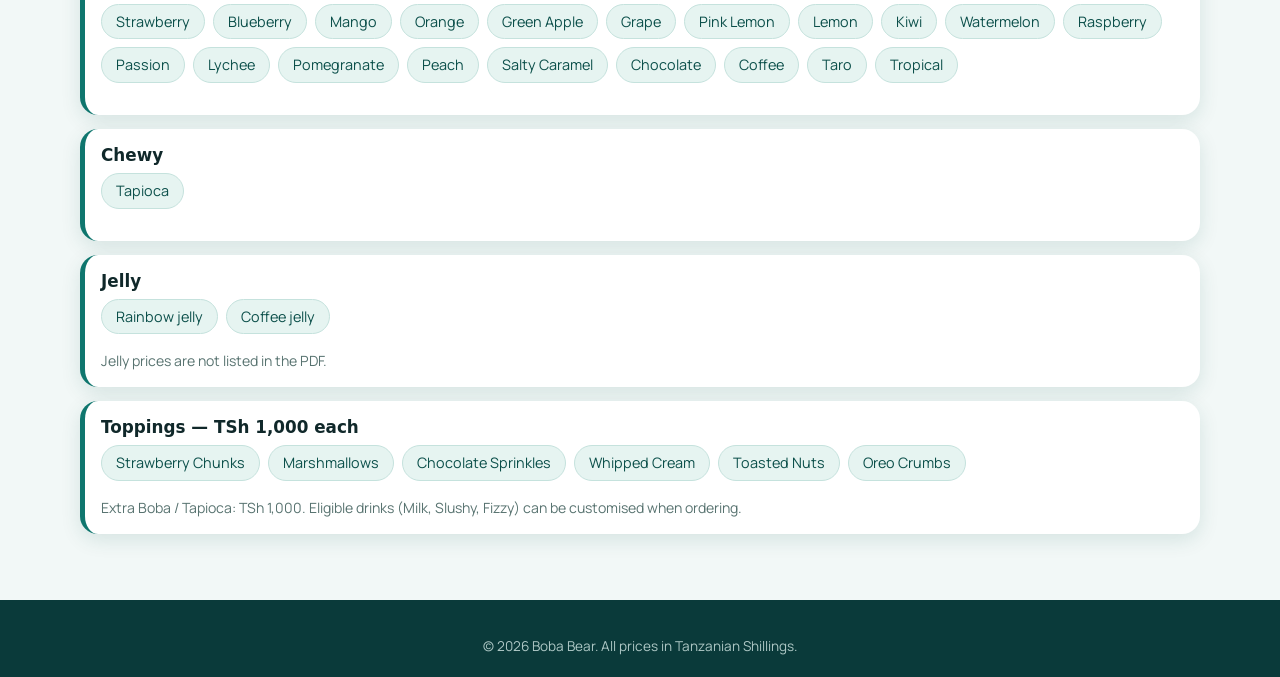
==== commit df1558d2: "Update index1.html" ====
--- a/index1.html
+++ b/index1.html
@@ -1,21 +1,145 @@
 <!DOCTYPE html>
 <html lang="en" data-title="Table Menu">
+
 <head>
-<meta charset="UTF-8">
-<meta name="viewport" content="width=device-width, initial-scale=1, viewport-fit=cover">
-<title>Boba Bear — Table Menu</title>
-<meta name="description" content="Boba, milkshakes, slushies and fizzy drinks. View our menu or order online via WhatsApp.">
-<link rel="preconnect" href="https://fonts.googleapis.com"><link rel="preconnect" href="https://fonts.gstatic.com" crossorigin>
-<link href="https://fonts.googleapis.com/css2?family=Fraunces:opsz,wght@9..144,600;9..144,700&family=Manrope:wght@400;500;600;700;800&display=swap" rel="stylesheet">
-<link rel="stylesheet" href="style1.css">
+  <!-- ========================================
+       1. PAGE SETTINGS
+  ========================================= -->
+  <meta charset="UTF-8">
+
+  <meta
+    name="viewport"
+    content="width=device-width, initial-scale=1, viewport-fit=cover"
+  >
+
+  <title>Boba Bear — Table Menu</title>
+
+  <meta
+    name="description"
+    content="Boba, milkshakes, slushies and fizzy drinks. View our menu or order online via WhatsApp."
+  >
+
+
+  <!-- ========================================
+       2. GOOGLE FONTS
+  ========================================= -->
+  <link rel="preconnect" href="https://fonts.googleapis.com">
+  <link rel="preconnect" href="https://fonts.gstatic.com" crossorigin>
+
+  <link
+    href="https://fonts.googleapis.com/css2?family=Fraunces:opsz,wght@9..144,600;9..144,700&family=Manrope:wght@400;500;600;700;800&display=swap"
+    rel="stylesheet"
+  >
+
+
+  <!-- ========================================
+       3. TABLE MENU STYLESHEET
+  ========================================= -->
+  <link rel="stylesheet" href="style1.css">
+
 </head>
+
 <body>
-<header class="site-header"><div class="wrap bar"><a class="brand" href="index.html" aria-label="Home"><span class="logo" aria-hidden="true">🐻</span><span data-bind="name"></span></a>
-  <div class="actions"><a class="btn btn-accent btn-sm" href="index2.html">Order Online</a><a class="btn btn-primary btn-sm" href="index.html" aria-label="Back to home page">Home</a></div></div></header>
-<main class="wrap"><section class="section" style="padding-top:24px">
-  <h1 class="page-title">Table Menu</h1><p class="sub">Browse our full menu. Prices in Tanzanian shillings (TSh).</p>
-  <div class="cat-nav-holder"><nav id="catNav" class="cat-nav" aria-label="Menu categories"></nav></div>
-  <div id="menuRoot"></div></section></main>
-<footer class="site-footer"><p class="copy">© <span id="year"></span> <span data-bind="name"></span>. All prices in Tanzanian Shillings.</p></footer>
-<script src="script1.js"></script>
-</body></html>
+
+  <!-- ========================================
+       4. HEADER / NAVIGATION
+  ========================================= -->
+  <header class="site-header">
+
+    <div class="wrap bar">
+
+      <!-- Restaurant Logo and Name -->
+      <a
+        class="brand"
+        href="index.html"
+        aria-label="Home"
+      >
+
+        <span class="logo" aria-hidden="true">🐻</span>
+
+        <span data-bind="name"></span>
+
+      </a>
+
+
+      <!-- Navigation Buttons -->
+      <div class="actions">
+
+        <a
+          class="btn btn-accent btn-sm"
+          href="index2.html"
+        >
+          Order Online
+        </a>
+
+        <a
+          class="btn btn-primary btn-sm"
+          href="index.html"
+          aria-label="Back to home page"
+        >
+          Home
+        </a>
+
+      </div>
+
+    </div>
+
+  </header>
+
+
+  <!-- ========================================
+       5. MAIN MENU CONTENT
+  ========================================= -->
+  <main class="wrap">
+
+    <section class="section" style="padding-top: 24px;">
+
+      <!-- Page Heading -->
+      <h1 class="page-title">Table Menu</h1>
+
+      <p class="sub">
+        Browse our full menu. Prices in Tanzanian shillings (TSh).
+      </p>
+
+
+      <!-- Menu Category Navigation -->
+      <div class="cat-nav-holder">
+
+        <nav
+          id="catNav"
+          class="cat-nav"
+          aria-label="Menu categories"
+        ></nav>
+
+      </div>
+
+
+      <!-- Menu Items Rendered by JavaScript -->
+      <div id="menuRoot"></div>
+
+    </section>
+
+  </main>
+
+
+  <!-- ========================================
+       6. FOOTER
+  ========================================= -->
+  <footer class="site-footer">
+
+    <p class="copy">
+      © <span id="year"></span>
+      <span data-bind="name"></span>.
+      All prices in Tanzanian Shillings.
+    </p>
+
+  </footer>
+
+
+  <!-- ========================================
+       7. TABLE MENU JAVASCRIPT
+  ========================================= -->
+  <script src="script1.js"></script>
+
+</body>
+</html>
--- a/style1.css
+++ b/style1.css
@@ -1,104 +1,799 @@
-:root{--green:#1f6b3a;--green-d:#134a28;--cream:#fbf6ea;--card:#fff;--ink:#1d2a22;--muted:#66736b;--accent:#e8567a;--accent-d:#c93f63;--taro:#b79ae0;--line:#e8e0cc;--r:18px;--shadow:0 6px 20px rgba(20,60,35,.10)}
-*{box-sizing:border-box}
-html{scroll-behavior:smooth;scroll-padding-top:70px}
-body{margin:0;font:16px/1.5 system-ui,-apple-system,"Segoe UI",Roboto,sans-serif;color:var(--ink);background:var(--cream);overflow-x:hidden}
-h1,h2,h3{font-family:Georgia,"Times New Roman",serif;line-height:1.15;margin:0 0 .4em}
-h2{font-size:clamp(1.6rem,4vw,2.2rem);color:var(--green-d)}
-img{max-width:100%}
-.wrap{width:min(1120px,100% - 32px);margin-inline:auto}
-.skip{position:absolute;left:-999px}.skip:focus{left:8px;top:8px;background:#fff;padding:8px;z-index:99}
-:focus-visible{outline:3px solid var(--accent);outline-offset:2px}
-.section{padding:48px 0 12px}.sub{color:var(--muted);margin:0 0 20px}
-/* header */
-.site-header{position:sticky;top:0;z-index:20;background:rgba(251,246,234,.95);backdrop-filter:blur(8px);border-bottom:1px solid var(--line)}
-.bar{display:flex;align-items:center;gap:12px;height:64px;position:relative}
-.brand{display:flex;align-items:center;gap:8px;font:700 1.25rem Georgia,serif;color:var(--green-d);text-decoration:none;margin-right:auto}
-.logo{display:grid;place-items:center;width:38px;height:38px;border-radius:50%;background:var(--green);font-size:1.2rem}
-.nav{display:none;position:absolute;top:64px;left:0;right:0;background:var(--cream);flex-direction:column;padding:8px 16px 16px;border-bottom:1px solid var(--line);box-shadow:var(--shadow)}
-.nav.open{display:flex}.nav a{padding:12px 4px;color:var(--ink);text-decoration:none;font-weight:600}
-.actions{display:flex;align-items:center;gap:8px}
-.icon-btn{position:relative;border:0;background:#fff;width:42px;height:42px;border-radius:50%;font-size:1.1rem;cursor:pointer;box-shadow:var(--shadow)}
-.badge{position:absolute;top:-4px;right:-4px;min-width:20px;height:20px;padding:0 5px;border-radius:10px;background:var(--accent);color:#fff;font:700 .75rem/20px system-ui;text-align:center}
-/* buttons */
-.btn{display:inline-block;border:0;border-radius:999px;padding:12px 24px;font:700 1rem system-ui;cursor:pointer;text-decoration:none;text-align:center;transition:transform .15s,background .15s}
-.btn:hover:not(:disabled){transform:translateY(-1px)}
-.btn:disabled{opacity:.5;cursor:not-allowed}
-.btn-primary{background:var(--green);color:#fff}.btn-primary:hover{background:var(--green-d)}
-.btn-accent{background:var(--accent);color:#fff}.btn-accent:hover:not(:disabled){background:var(--accent-d)}
-.btn-sm{padding:9px 16px;font-size:.9rem}.btn-block{width:100%}
-/* menu */
-.cat-nav-holder{position:sticky;top:64px;z-index:10;background:var(--cream);padding:8px 0;margin-bottom:8px}
-.cat-nav{display:flex;gap:8px;overflow-x:auto;scrollbar-width:thin;padding-bottom:4px}
-.cat-nav a{flex:none;padding:8px 16px;border-radius:999px;background:#fff;border:1px solid var(--line);color:var(--ink);text-decoration:none;font-weight:600;font-size:.9rem}
-.cat-nav a.active{background:var(--green);color:#fff;border-color:var(--green)}
-.cat{padding-top:20px}.cat h3{font-size:1.6rem;color:var(--green-d)}
-.note{background:#fff7d6;border:1px dashed #d9b84a;border-radius:12px;padding:8px 12px;font-size:.85rem;margin:0 0 12px}
-.chips{display:flex;flex-wrap:wrap;gap:8px;margin:8px 0 16px}
-.chip{background:#fff;border:1px solid var(--line);border-radius:999px;padding:6px 14px;font-size:.9rem}
-.info-card{background:#fff;border-radius:var(--r);box-shadow:var(--shadow);padding:16px;margin-bottom:14px}
-.info-card h4{margin:0 0 4px;font:700 1.05rem system-ui}
-/* price / tags */
-.desc{color:var(--muted);font-size:.88rem;margin:0;flex:1}
-.price-row{display:flex;align-items:center;justify-content:space-between;gap:8px;margin-top:6px}
-.price{font-weight:800;color:var(--green-d)}.price.tbc{color:var(--muted);font-weight:600;font-size:.85rem}
-.tag{font-size:.72rem;color:var(--taro);font-weight:700}
-/* about / footer */
-.about{max-width:760px;padding-bottom:40px}
-.site-footer{background:var(--green-d);color:#e9f3ea;padding:36px 0 16px;margin-top:40px}
-.foot-grid{display:grid;gap:24px}.site-footer h3{color:#fff;font-size:1.15rem}.site-footer a{color:#ffd1de}.site-footer p{margin:4px 0}
-.copy{text-align:center;font-size:.85rem;margin:24px 0 0;opacity:.8}
-/* ===== Home / menu pages (added) ===== */
-body{font-family:Manrope,system-ui,-apple-system,"Segoe UI",Roboto,sans-serif}
-h1,h2,h3,.brand{font-family:Fraunces,Georgia,serif}
-.brand{min-width:0}.brand span:last-child{overflow:hidden;text-overflow:ellipsis;white-space:nowrap}
-.actions{flex:none}
-.page-title{font-size:clamp(2rem,6vw,2.8rem);color:var(--green-d);margin-bottom:4px}
-.logo-lg{width:84px;height:84px;font-size:2.6rem;margin-bottom:14px;border:4px solid #fff;box-shadow:var(--shadow)}
-.info-list{list-style:none;padding:0;margin:14px 0 6px;display:grid;gap:4px;font-weight:600}
-.welcome{margin-top:20px;font-size:1.5rem}
-.choices{display:grid;gap:16px}
-.choice{display:block;background:#fff;border-radius:var(--r);box-shadow:var(--shadow);padding:22px;text-decoration:none;color:var(--ink);border:2px solid transparent;transition:transform .15s,border-color .15s}
-.choice:hover{transform:translateY(-3px);border-color:var(--accent)}
-.choice .ic{font-size:2.2rem}.choice h3{margin:6px 0 4px}.choice p{color:var(--muted);margin:0 0 14px}
-.gallery{display:grid;gap:14px;grid-template-columns:repeat(2,1fr)}
-.ph{aspect-ratio:1;display:grid;place-items:center;font-size:3.6rem;border-radius:var(--r);box-shadow:var(--shadow);background:var(--tint)}
-figure{margin:0}figcaption{text-align:center;font-weight:700;font-style:italic;margin-top:8px}
-.menu-list{list-style:none;padding:0;margin:0;background:#fff;border-radius:var(--r);box-shadow:var(--shadow)}
-.menu-row{display:flex;justify-content:space-between;gap:14px;padding:12px 16px;border-bottom:1px solid var(--line)}
-.menu-row:last-child{border:0}.menu-row b{display:block}.menu-row small{display:block;color:var(--muted);font-size:.85rem}
-.menu-row .price{white-space:nowrap}
-.site-footer .copy{margin-top:0}
-@media(min-width:760px){.choices{grid-template-columns:1fr 1fr}.gallery{grid-template-columns:repeat(4,1fr)}}
-
-/* ===== Colour theme: deep teal + coral ===== */
-:root{--green:#0f766e;--green-d:#0b4f4a;--cream:#f2f8f7;--ink:#10282a;--muted:#587370;--accent:#f26b3a;--accent-d:#d9541f;--taro:#6d5fd0;--line:#d6e5e2;--shadow:0 6px 20px rgba(11,79,74,.12)}
-body{background:var(--cream)}
-.site-header{background:var(--green-d);border-bottom:0}
-.site-header .brand{color:#fff}
-.site-header .logo{background:#fff}
-.site-header .btn-primary{background:#fff;color:var(--green-d)}
-.hero{background:linear-gradient(155deg,#0b4f4a 0%,#0f766e 55%,#1b9c8c 100%);color:#e6f6f3}
-.hero h1,.hero h2{color:#fff}.hero .tagline{color:#ffd2bf}
-.hero .logo-lg{background:#fff;border-color:rgba(255,255,255,.5)}
-.hero .btn-primary{background:#fff;color:var(--green-d)}.hero .btn-primary:hover{background:#e6f6f3}
-.hero .cup{background:rgba(255,255,255,.95)}.hero .c2{background:#d7f0ec}.hero .c3{background:#ffe0d3}
-.bubble{background:#ffb899}
-.section>h2{position:relative;padding-bottom:8px}
-.section>h2::after{content:"";display:block;width:48px;height:4px;border-radius:2px;background:var(--accent);margin-top:8px}
-.choice{border-top:5px solid var(--green)}.choice:nth-child(2){border-top-color:var(--accent)}
-.about{background:#fff;border-radius:var(--r);box-shadow:var(--shadow);padding:28px 24px;margin-top:40px;border-left:5px solid var(--accent)}
-.cat-nav a{background:#fff;border-color:var(--line);color:var(--green-d)}
-.cat-nav a.active{background:var(--green);border-color:var(--green);color:#fff}
-.cat h3{border-left:5px solid var(--accent);padding-left:12px}
-.menu-list{border-top:4px solid var(--green)}
-.menu-row{align-items:center}
-.menu-row .row-end{display:flex;flex-direction:column;align-items:flex-end;gap:6px;flex:none}
-.menu-row .tag{color:var(--taro);font-weight:700;font-size:.75rem;margin-top:2px}
-.price{color:var(--green)}
-.info-card{border-left:5px solid var(--green)}
-.chip{background:#e6f4f1;border-color:#c5e2dd;color:var(--green-d)}
-.opt:has(input:checked){border-color:var(--accent);background:#fff1ea}
-.opt .p{color:var(--green)}
-.modal-head,.modal-foot{background:#fff}.modal-head{border-top:5px solid var(--green)}
-.total strong,.cart-totals .grand{color:var(--green-d)}
-.site-footer{background:#0a3a3a;color:#d7ebe8}.site-footer a{color:#ffc4ac}
+/* =========================================================================
+   BOBA BEAR — MENU STYLESHEET
+
+   Theme: Deep Teal + Coral
+   Fonts: Manrope + Fraunces
+   Layout: Mobile-first and responsive
+   ========================================================================= */
+
+
+/* =========================================================================
+   1. DESIGN SETTINGS
+   Change these variables to update the website's colours and style.
+   ========================================================================= */
+
+:root {
+  /* Main colours */
+  --green: #0f766e;
+  --green-d: #0b4f4a;
+  --cream: #f2f8f7;
+  --card: #ffffff;
+  --ink: #10282a;
+  --muted: #587370;
+
+  /* Accent colours */
+  --accent: #f26b3a;
+  --accent-d: #d9541f;
+  --taro: #6d5fd0;
+
+  /* Borders and effects */
+  --line: #d6e5e2;
+  --r: 18px;
+  --shadow: 0 6px 20px rgba(11, 79, 74, 0.12);
+
+  /* Header height */
+  --nav-height: 64px;
+}
+
+
+/* =========================================================================
+   2. RESET AND BASE STYLES
+   ========================================================================= */
+
+* {
+  box-sizing: border-box;
+}
+
+html {
+  scroll-behavior: smooth;
+  scroll-padding-top: 70px;
+}
+
+body {
+  margin: 0;
+  font-family: Manrope, system-ui, -apple-system, "Segoe UI", Roboto, sans-serif;
+  font-size: 16px;
+  line-height: 1.5;
+  color: var(--ink);
+  background: var(--cream);
+  overflow-x: hidden;
+}
+
+h1,
+h2,
+h3 {
+  font-family: Fraunces, Georgia, "Times New Roman", serif;
+  line-height: 1.15;
+  margin: 0 0 0.4em;
+}
+
+h2 {
+  font-size: clamp(1.6rem, 4vw, 2.2rem);
+  color: var(--green-d);
+}
+
+img {
+  max-width: 100%;
+}
+
+:focus-visible {
+  outline: 3px solid var(--accent);
+  outline-offset: 2px;
+}
+
+
+/* =========================================================================
+   3. GENERAL LAYOUT
+   ========================================================================= */
+
+.wrap {
+  width: min(1120px, calc(100% - 32px));
+  margin-inline: auto;
+}
+
+.section {
+  padding: 48px 0 12px;
+}
+
+.sub {
+  color: var(--muted);
+  margin: 0 0 20px;
+}
+
+.page-title {
+  font-size: clamp(2rem, 6vw, 2.8rem);
+  color: var(--green-d);
+  margin-bottom: 4px;
+}
+
+/* Skip link for keyboard accessibility */
+
+.skip {
+  position: absolute;
+  left: -999px;
+}
+
+.skip:focus {
+  left: 8px;
+  top: 8px;
+  background: #fff;
+  padding: 8px;
+  z-index: 99;
+}
+
+
+/* =========================================================================
+   4. HEADER AND NAVIGATION
+   ========================================================================= */
+
+.site-header {
+  position: sticky;
+  top: 0;
+  z-index: 20;
+  background: var(--green-d);
+  border-bottom: 0;
+  backdrop-filter: blur(8px);
+}
+
+.bar {
+  display: flex;
+  align-items: center;
+  gap: 12px;
+  height: var(--nav-height);
+  position: relative;
+}
+
+/* Logo and restaurant name */
+
+.brand {
+  display: flex;
+  align-items: center;
+  gap: 8px;
+  min-width: 0;
+  margin-right: auto;
+
+  font: 700 1.25rem Fraunces, Georgia, serif;
+  color: #fff;
+  text-decoration: none;
+}
+
+.brand span:last-child {
+  overflow: hidden;
+  text-overflow: ellipsis;
+  white-space: nowrap;
+}
+
+.logo {
+  display: grid;
+  place-items: center;
+  flex: none;
+
+  width: 38px;
+  height: 38px;
+  border-radius: 50%;
+  background: #fff;
+  font-size: 1.2rem;
+}
+
+.logo-lg {
+  width: 84px;
+  height: 84px;
+  font-size: 2.6rem;
+  margin-bottom: 14px;
+  border: 4px solid #fff;
+  box-shadow: var(--shadow);
+}
+
+/* Mobile navigation menu */
+
+.nav {
+  display: none;
+  position: absolute;
+  top: var(--nav-height);
+  left: 0;
+  right: 0;
+
+  flex-direction: column;
+  padding: 8px 16px 16px;
+
+  background: var(--cream);
+  border-bottom: 1px solid var(--line);
+  box-shadow: var(--shadow);
+}
+
+.nav.open {
+  display: flex;
+}
+
+.nav a {
+  padding: 12px 4px;
+  color: var(--ink);
+  text-decoration: none;
+  font-weight: 600;
+}
+
+/* Header action buttons */
+
+.actions {
+  display: flex;
+  align-items: center;
+  gap: 8px;
+  flex: none;
+}
+
+.icon-btn {
+  position: relative;
+  width: 42px;
+  height: 42px;
+  border: 0;
+  border-radius: 50%;
+
+  background: #fff;
+  font-size: 1.1rem;
+  cursor: pointer;
+  box-shadow: var(--shadow);
+}
+
+/* Notification or cart count */
+
+.badge {
+  position: absolute;
+  top: -4px;
+  right: -4px;
+
+  min-width: 20px;
+  height: 20px;
+  padding: 0 5px;
+  border-radius: 10px;
+
+  background: var(--accent);
+  color: #fff;
+  font: 700 0.75rem/20px system-ui, sans-serif;
+  text-align: center;
+}
+
+
+/* =========================================================================
+   5. BUTTONS
+   ========================================================================= */
+
+.btn {
+  display: inline-block;
+  border: 0;
+  border-radius: 999px;
+  padding: 12px 24px;
+
+  font: 700 1rem system-ui, sans-serif;
+  text-align: center;
+  text-decoration: none;
+
+  cursor: pointer;
+  transition: transform 0.15s, background 0.15s;
+}
+
+.btn:hover:not(:disabled) {
+  transform: translateY(-1px);
+}
+
+.btn:disabled {
+  opacity: 0.5;
+  cursor: not-allowed;
+}
+
+/* Main button */
+
+.btn-primary {
+  background: #fff;
+  color: var(--green-d);
+}
+
+.btn-primary:hover {
+  background: #e6f6f3;
+}
+
+/* Accent button */
+
+.btn-accent {
+  background: var(--accent);
+  color: #fff;
+}
+
+.btn-accent:hover:not(:disabled) {
+  background: var(--accent-d);
+}
+
+/* Button sizes */
+
+.btn-sm {
+  padding: 9px 16px;
+  font-size: 0.9rem;
+}
+
+.btn-block {
+  width: 100%;
+}
+
+
+/* =========================================================================
+   6. MENU CATEGORY NAVIGATION
+   The horizontal scrolling category links.
+   ========================================================================= */
+
+.cat-nav-holder {
+  position: sticky;
+  top: var(--nav-height);
+  z-index: 10;
+
+  padding: 8px 0;
+  margin-bottom: 8px;
+  background: var(--cream);
+}
+
+.cat-nav {
+  display: flex;
+  gap: 8px;
+  overflow-x: auto;
+  padding-bottom: 4px;
+  scrollbar-width: thin;
+}
+
+/* Category links */
+
+.cat-nav a {
+  flex: none;
+  padding: 8px 16px;
+  border-radius: 999px;
+
+  background: #fff;
+  border: 1px solid var(--line);
+  color: var(--green-d);
+
+  text-decoration: none;
+  font-size: 0.9rem;
+  font-weight: 600;
+}
+
+/* Currently selected category */
+
+.cat-nav a.active {
+  background: var(--green);
+  border-color: var(--green);
+  color: #fff;
+}
+
+
+/* =========================================================================
+   7. MENU CATEGORIES AND NOTES
+   ========================================================================= */
+
+.cat {
+  padding-top: 20px;
+}
+
+.cat h3 {
+  padding-left: 12px;
+  border-left: 5px solid var(--accent);
+
+  color: var(--green-d);
+  font-size: 1.6rem;
+}
+
+/* Special notes, such as menu notices */
+
+.note {
+  margin: 0 0 12px;
+  padding: 8px 12px;
+
+  background: #fff7d6;
+  border: 1px dashed #d9b84a;
+  border-radius: 12px;
+
+  font-size: 0.85rem;
+}
+
+
+/* =========================================================================
+   8. CHIPS AND TAGS
+   ========================================================================= */
+
+/* Groups of chips */
+
+.chips {
+  display: flex;
+  flex-wrap: wrap;
+  gap: 8px;
+  margin: 8px 0 16px;
+}
+
+/* Individual chips */
+
+.chip {
+  padding: 6px 14px;
+  border: 1px solid #c5e2dd;
+  border-radius: 999px;
+
+  background: #e6f4f1;
+  color: var(--green-d);
+  font-size: 0.9rem;
+}
+
+/* Small item labels */
+
+.tag {
+  color: var(--taro);
+  font-size: 0.72rem;
+  font-weight: 700;
+}
+
+
+/* =========================================================================
+   9. INFORMATION CARDS
+   ========================================================================= */
+
+.info-card {
+  padding: 16px;
+  margin-bottom: 14px;
+
+  background: #fff;
+  border-left: 5px solid var(--green);
+  border-radius: var(--r);
+  box-shadow: var(--shadow);
+}
+
+.info-card h4 {
+  margin: 0 0 4px;
+  font: 700 1.05rem system-ui, sans-serif;
+}
+
+
+/* =========================================================================
+   10. MENU ITEMS AND PRICES
+   ========================================================================= */
+
+/* Menu list container */
+
+.menu-list {
+  margin: 0;
+  padding: 0;
+  list-style: none;
+
+  background: #fff;
+  border-top: 4px solid var(--green);
+  border-radius: var(--r);
+  box-shadow: var(--shadow);
+}
+
+/* Individual menu row */
+
+.menu-row {
+  display: flex;
+  align-items: center;
+  justify-content: space-between;
+  gap: 14px;
+
+  padding: 12px 16px;
+  border-bottom: 1px solid var(--line);
+}
+
+.menu-row:last-child {
+  border-bottom: 0;
+}
+
+/* Item name */
+
+.menu-row b {
+  display: block;
+}
+
+/* Item description */
+
+.desc {
+  flex: 1;
+  margin: 0;
+  color: var(--muted);
+  font-size: 0.88rem;
+}
+
+.menu-row small {
+  display: block;
+  color: var(--muted);
+  font-size: 0.85rem;
+}
+
+/* Price and description alignment */
+
+.price-row {
+  display: flex;
+  align-items: center;
+  justify-content: space-between;
+  gap: 8px;
+  margin-top: 6px;
+}
+
+/* Price */
+
+.price {
+  color: var(--green);
+  font-weight: 800;
+}
+
+.price.tbc {
+  color: var(--muted);
+  font-size: 0.85rem;
+  font-weight: 600;
+}
+
+/* Price and tag area at the end of a menu row */
+
+.menu-row .price {
+  white-space: nowrap;
+}
+
+.menu-row .row-end {
+  display: flex;
+  flex: none;
+  flex-direction: column;
+  align-items: flex-end;
+  gap: 6px;
+}
+
+.menu-row .tag {
+  margin-top: 2px;
+  font-size: 0.75rem;
+  font-weight: 700;
+}
+
+
+/* =========================================================================
+   11. HOME PAGE — CHOICES AND LINKS
+   ========================================================================= */
+
+.info-list {
+  display: grid;
+  gap: 4px;
+  list-style: none;
+  padding: 0;
+  margin: 14px 0 6px;
+  font-weight: 600;
+}
+
+.welcome {
+  margin-top: 20px;
+  font-size: 1.5rem;
+}
+
+.choices {
+  display: grid;
+  gap: 16px;
+}
+
+/* Home page choice cards */
+
+.choice {
+  display: block;
+  padding: 22px;
+
+  background: #fff;
+  color: var(--ink);
+  text-decoration: none;
+
+  border: 2px solid transparent;
+  border-top: 5px solid var(--green);
+  border-radius: var(--r);
+  box-shadow: var(--shadow);
+
+  transition: transform 0.15s, border-color 0.15s;
+}
+
+.choice:nth-child(2) {
+  border-top-color: var(--accent);
+}
+
+.choice:hover {
+  transform: translateY(-3px);
+  border-color: var(--accent);
+}
+
+.choice .ic {
+  font-size: 2.2rem;
+}
+
+.choice h3 {
+  margin: 6px 0 4px;
+}
+
+.choice p {
+  margin: 0 0 14px;
+  color: var(--muted);
+}
+
+
+/* =========================================================================
+   12. GALLERY
+   ========================================================================= */
+
+.gallery {
+  display: grid;
+  grid-template-columns: repeat(2, 1fr);
+  gap: 14px;
+}
+
+figure {
+  margin: 0;
+}
+
+.ph {
+  display: grid;
+  place-items: center;
+  aspect-ratio: 1;
+
+  background: var(--tint, #e6f4f1);
+  border-radius: var(--r);
+  box-shadow: var(--shadow);
+
+  font-size: 3.6rem;
+}
+
+figcaption {
+  margin-top: 8px;
+  text-align: center;
+  font-weight: 700;
+  font-style: italic;
+}
+
+
+/* =========================================================================
+   13. ORDER CUSTOMISATION AND MODALS
+   These styles support item options and order customisation.
+   ========================================================================= */
+
+/* Selected option */
+
+.opt:has(input:checked) {
+  border-color: var(--accent);
+  background: #fff1ea;
+}
+
+.opt .p {
+  color: var(--green);
+}
+
+/* Modal header and footer */
+
+.modal-head,
+.modal-foot {
+  background: #fff;
+}
+
+.modal-head {
+  border-top: 5px solid var(--green);
+}
+
+/* Order totals */
+
+.total strong,
+.cart-totals .grand {
+  color: var(--green-d);
+}
+
+
+/* =========================================================================
+   14. ABOUT SECTION
+   ========================================================================= */
+
+.about {
+  max-width: 760px;
+  padding: 28px 24px 40px;
+  margin-top: 40px;
+
+  background: #fff;
+  border-left: 5px solid var(--accent);
+  border-radius: var(--r);
+  box-shadow: var(--shadow);
+}
+
+
+/* =========================================================================
+   15. FOOTER
+   ========================================================================= */
+
+.site-footer {
+  padding: 36px 0 16px;
+  margin-top: 40px;
+
+  background: #0a3a3a;
+  color: #d7ebe8;
+}
+
+.foot-grid {
+  display: grid;
+  gap: 24px;
+}
+
+.site-footer h3 {
+  color: #fff;
+  font-size: 1.15rem;
+}
+
+.site-footer a {
+  color: #ffc4ac;
+}
+
+.site-footer p {
+  margin: 4px 0;
+}
+
+.copy {
+  margin: 24px 0 0;
+  text-align: center;
+  font-size: 0.85rem;
+  opacity: 0.8;
+}
+
+.site-footer .copy {
+  margin-top: 0;
+}
+
+
+/* =========================================================================
+   16. TABLET AND DESKTOP LAYOUT
+   These rules apply to screens 760px and wider.
+   ========================================================================= */
+
+@media (min-width: 760px) {
+
+  /* Desktop navigation */
+
+  .nav {
+    position: static;
+    display: flex;
+    flex-direction: row;
+    gap: 20px;
+
+    padding: 0;
+    border: 0;
+    box-shadow: none;
+    background: none;
+  }
+
+  .nav a {
+    color: #fff;
+  }
+
+  .menu-toggle {
+    display: none;
+  }
+
+  /* Home page cards */
+
+  .choices {
+    grid-template-columns: 1fr 1fr;
+  }
+
+  /* Gallery */
+
+  .gallery {
+    grid-template-columns: repeat(4, 1fr);
+  }
+
+  /* Footer columns */
+
+  .foot-grid {
+    grid-template-columns: repeat(3, 1fr);
+  }
+}
+
+
+/* =========================================================================
+   17. ACCESSIBILITY — REDUCED MOTION
+   ========================================================================= */
+
+@media (prefers-reduced-motion: reduce) {
+  *,
+  *::before,
+  *::after {
+    animation: none !important;
+    transition: none !important;
+    scroll-behavior: auto !important;
+  }
+}
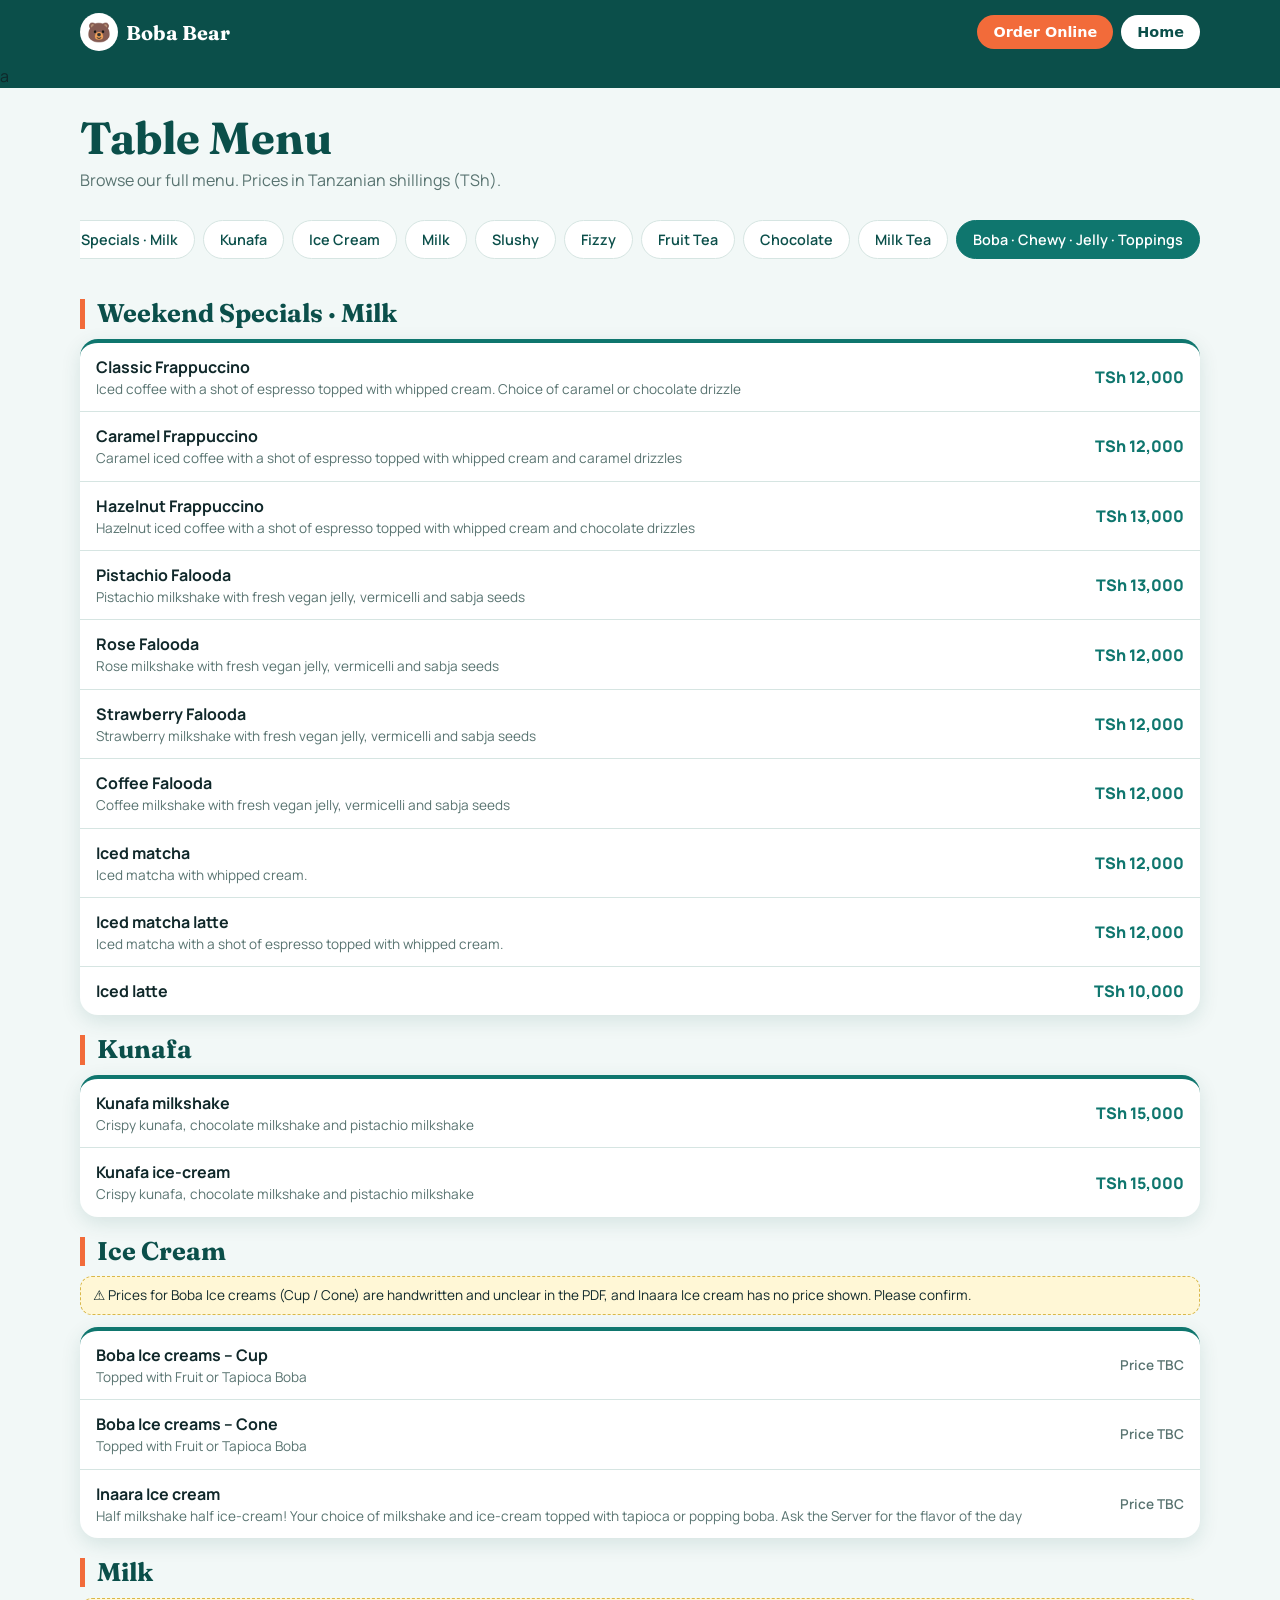
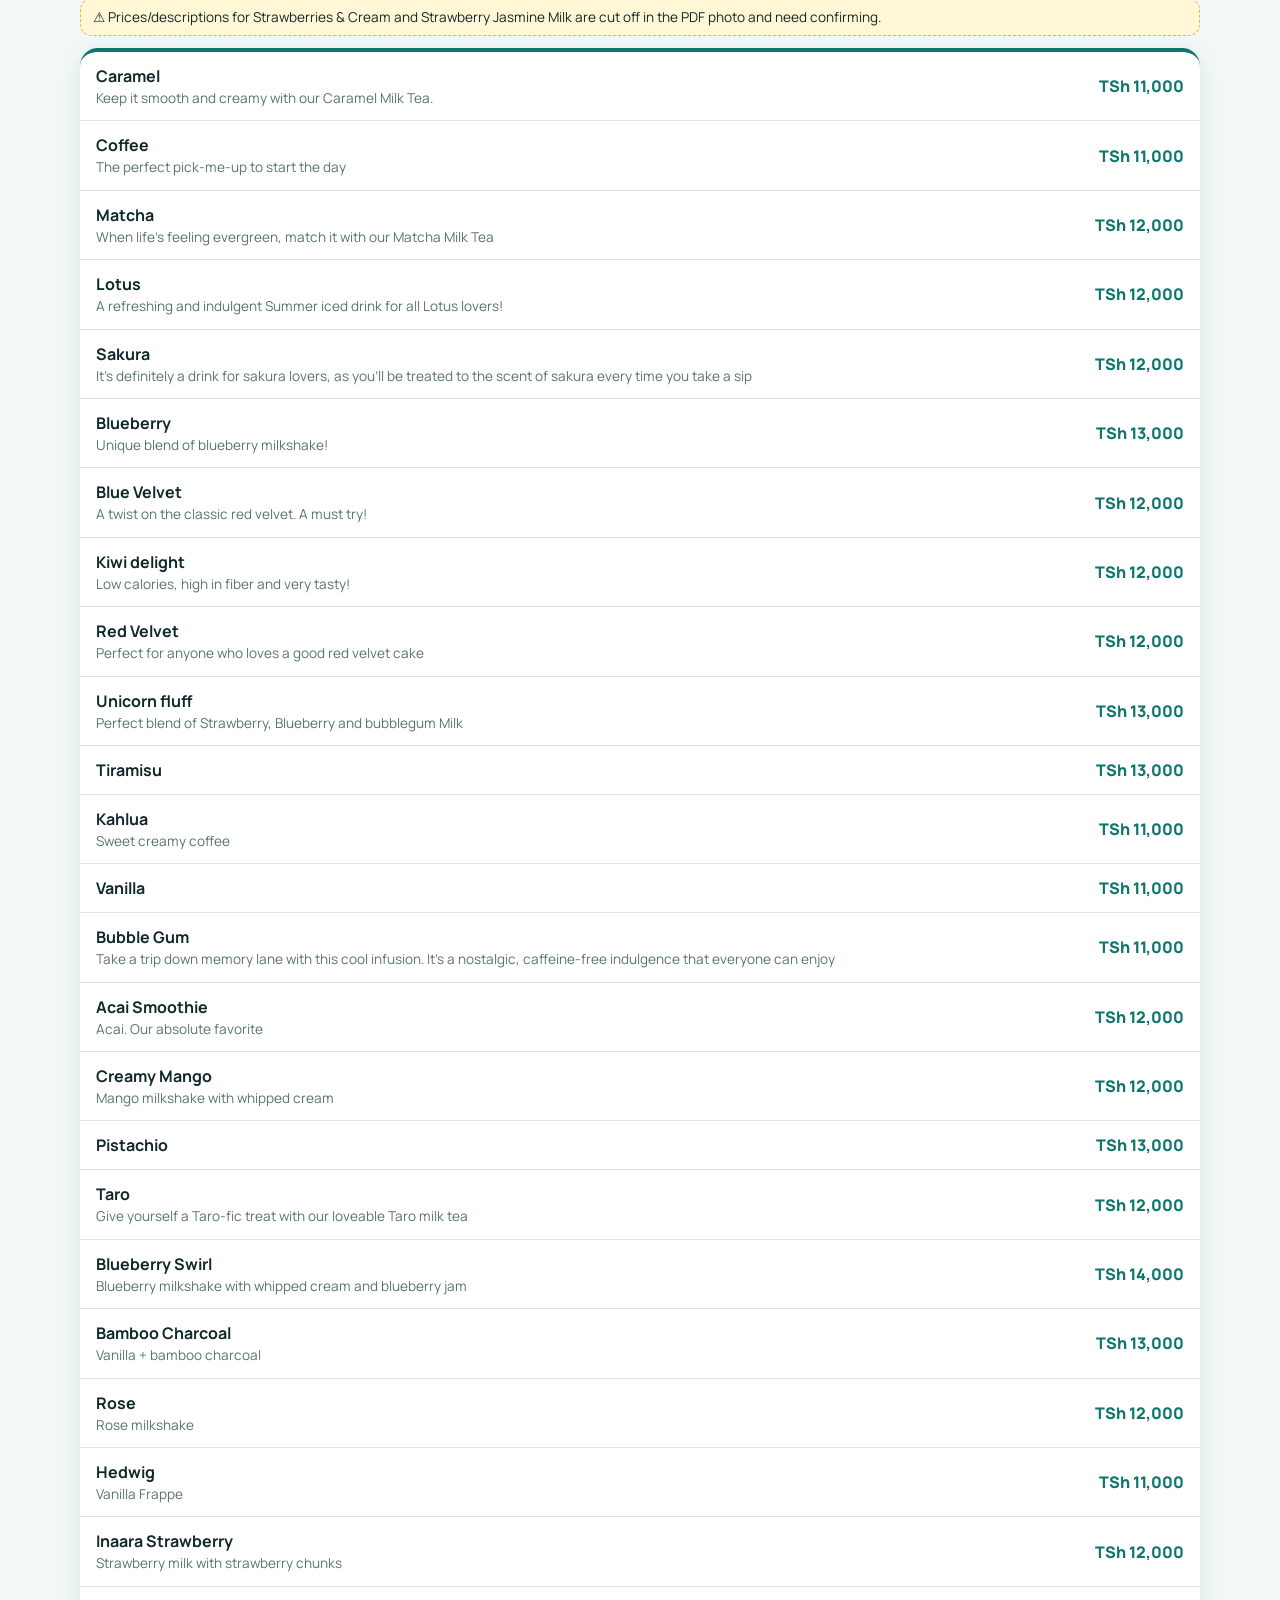
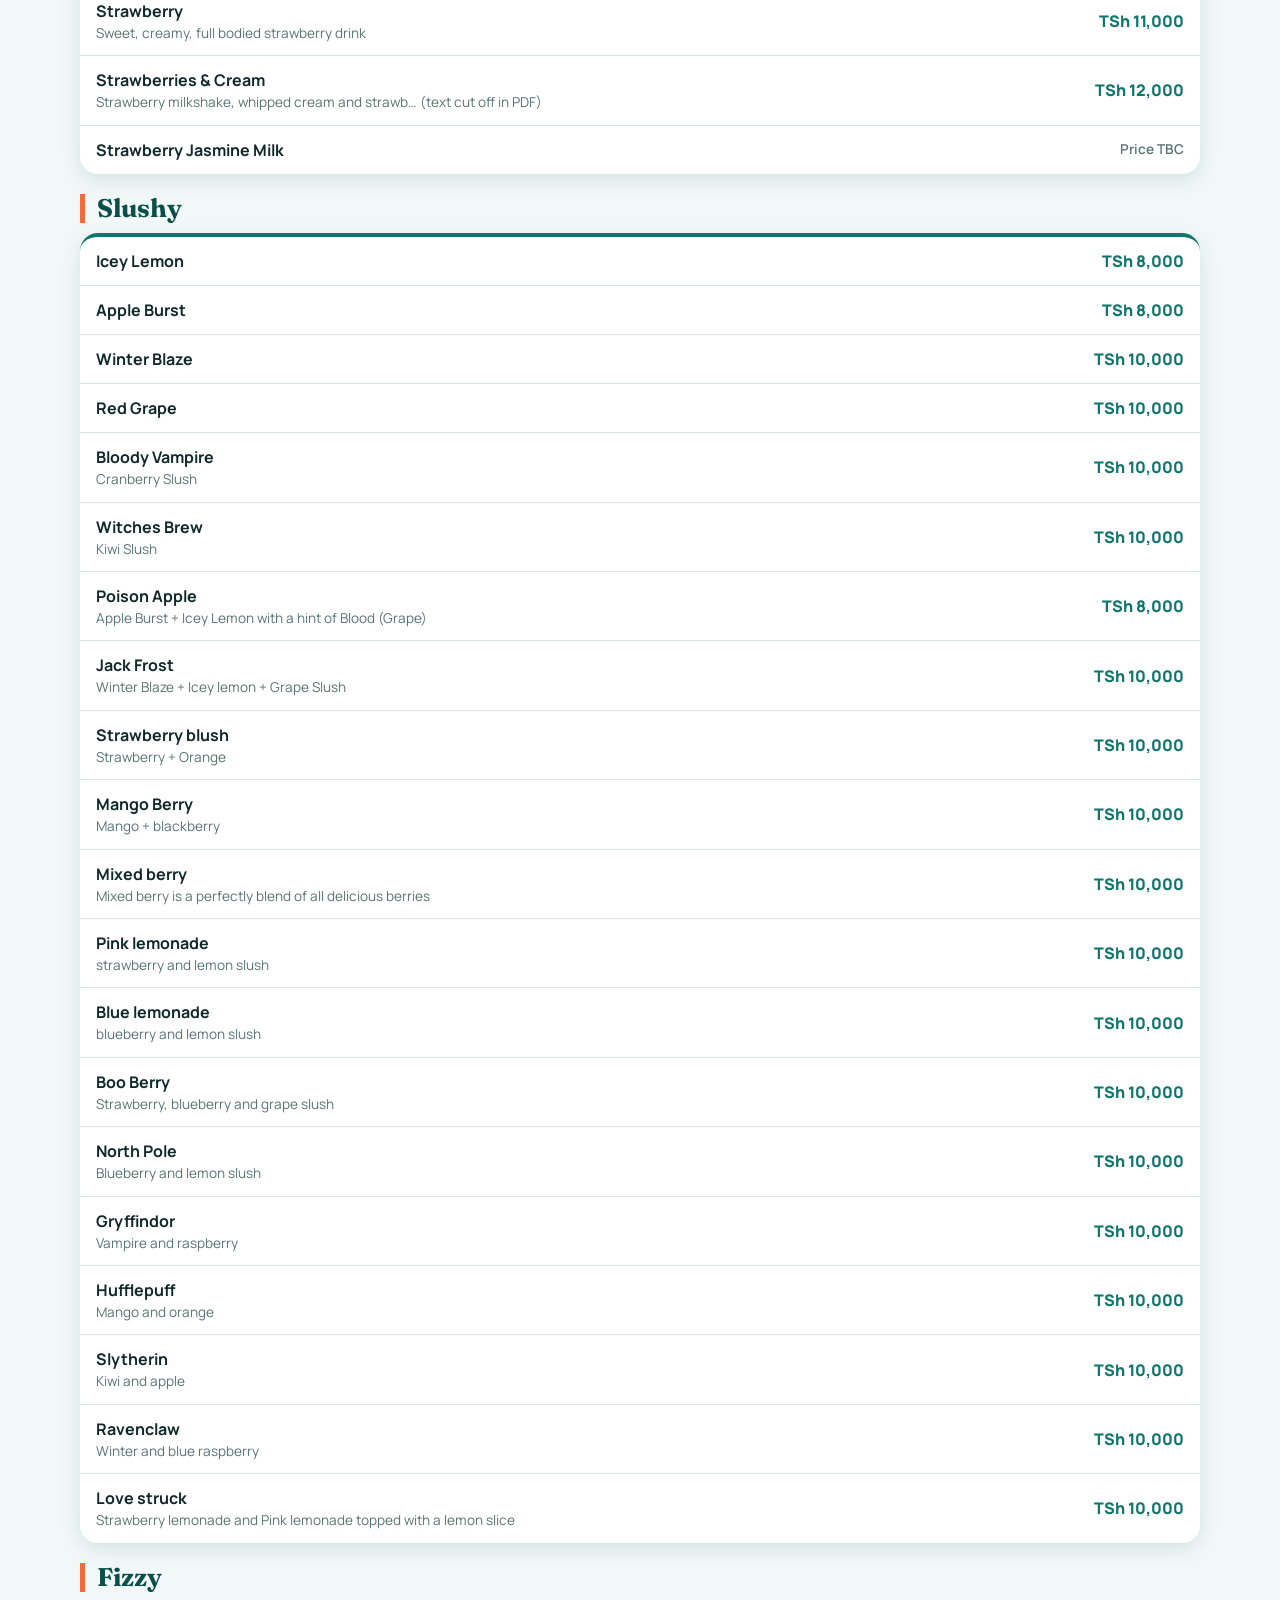
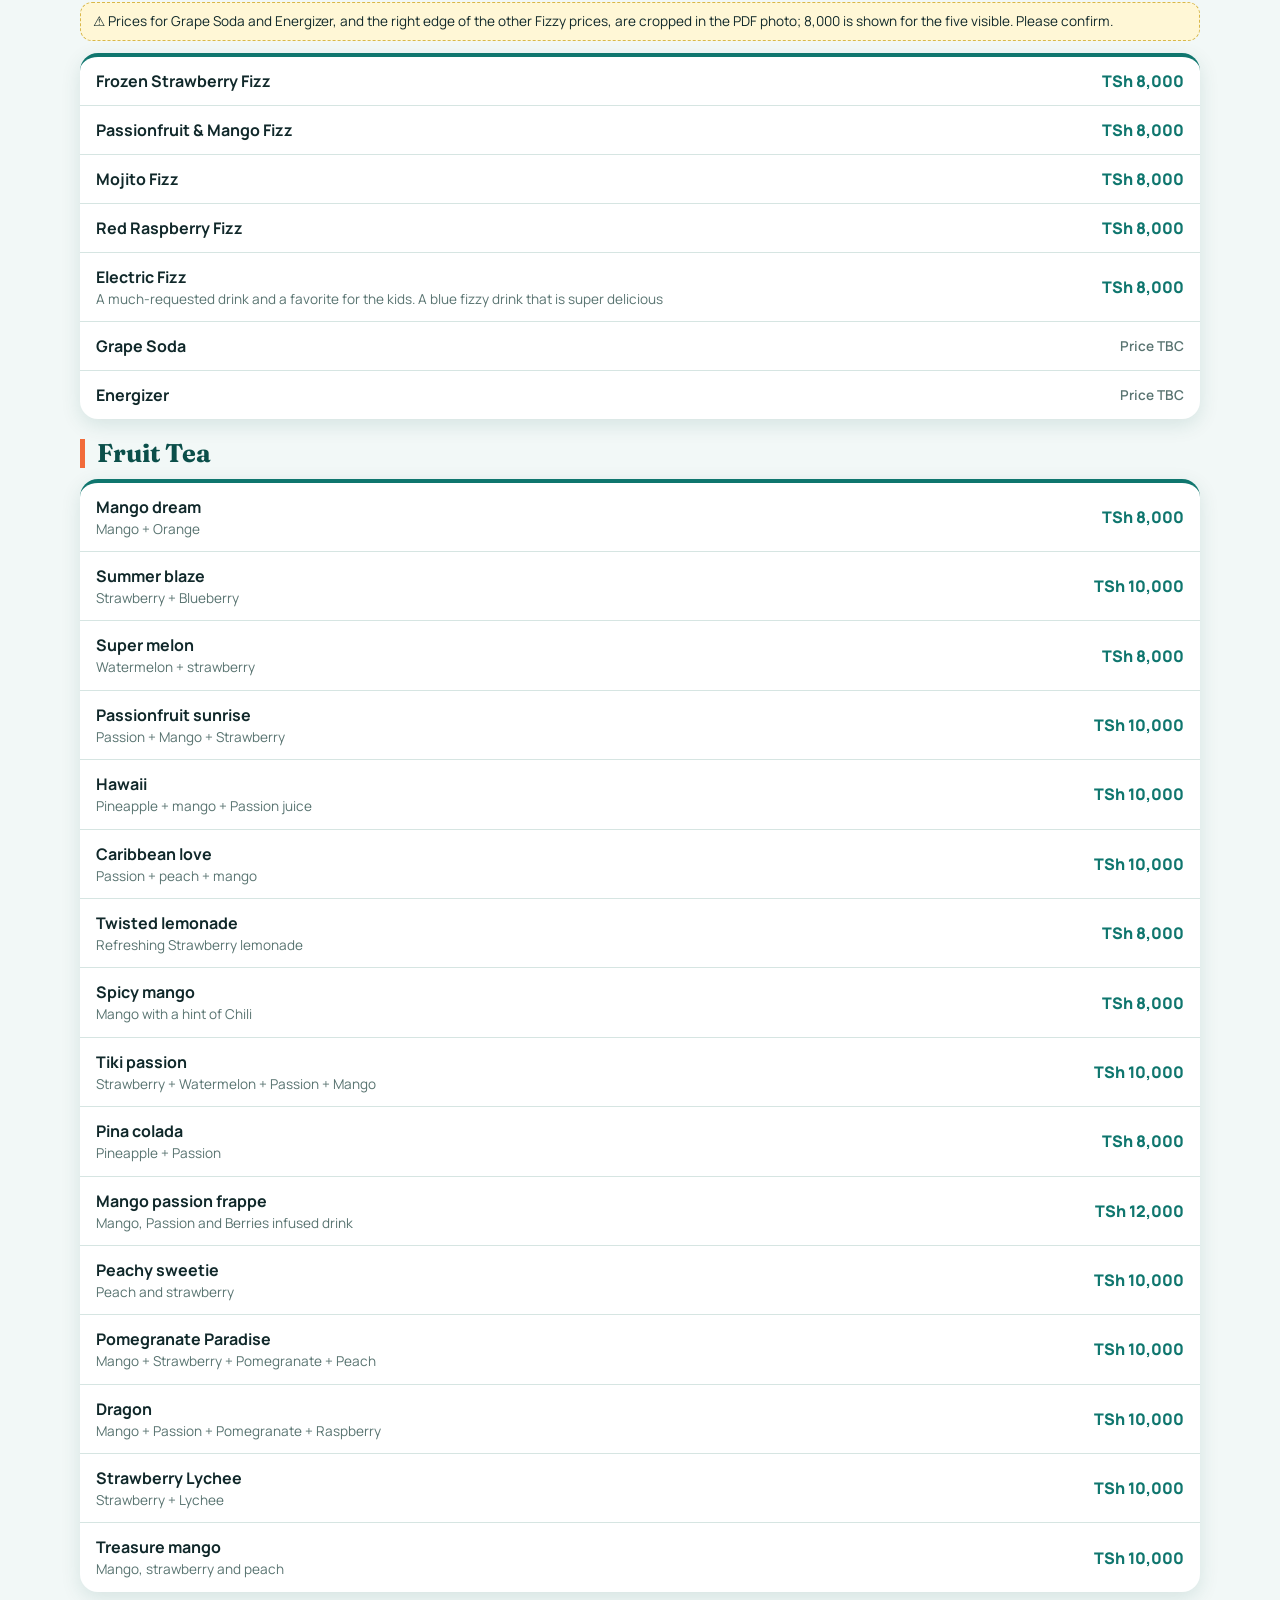
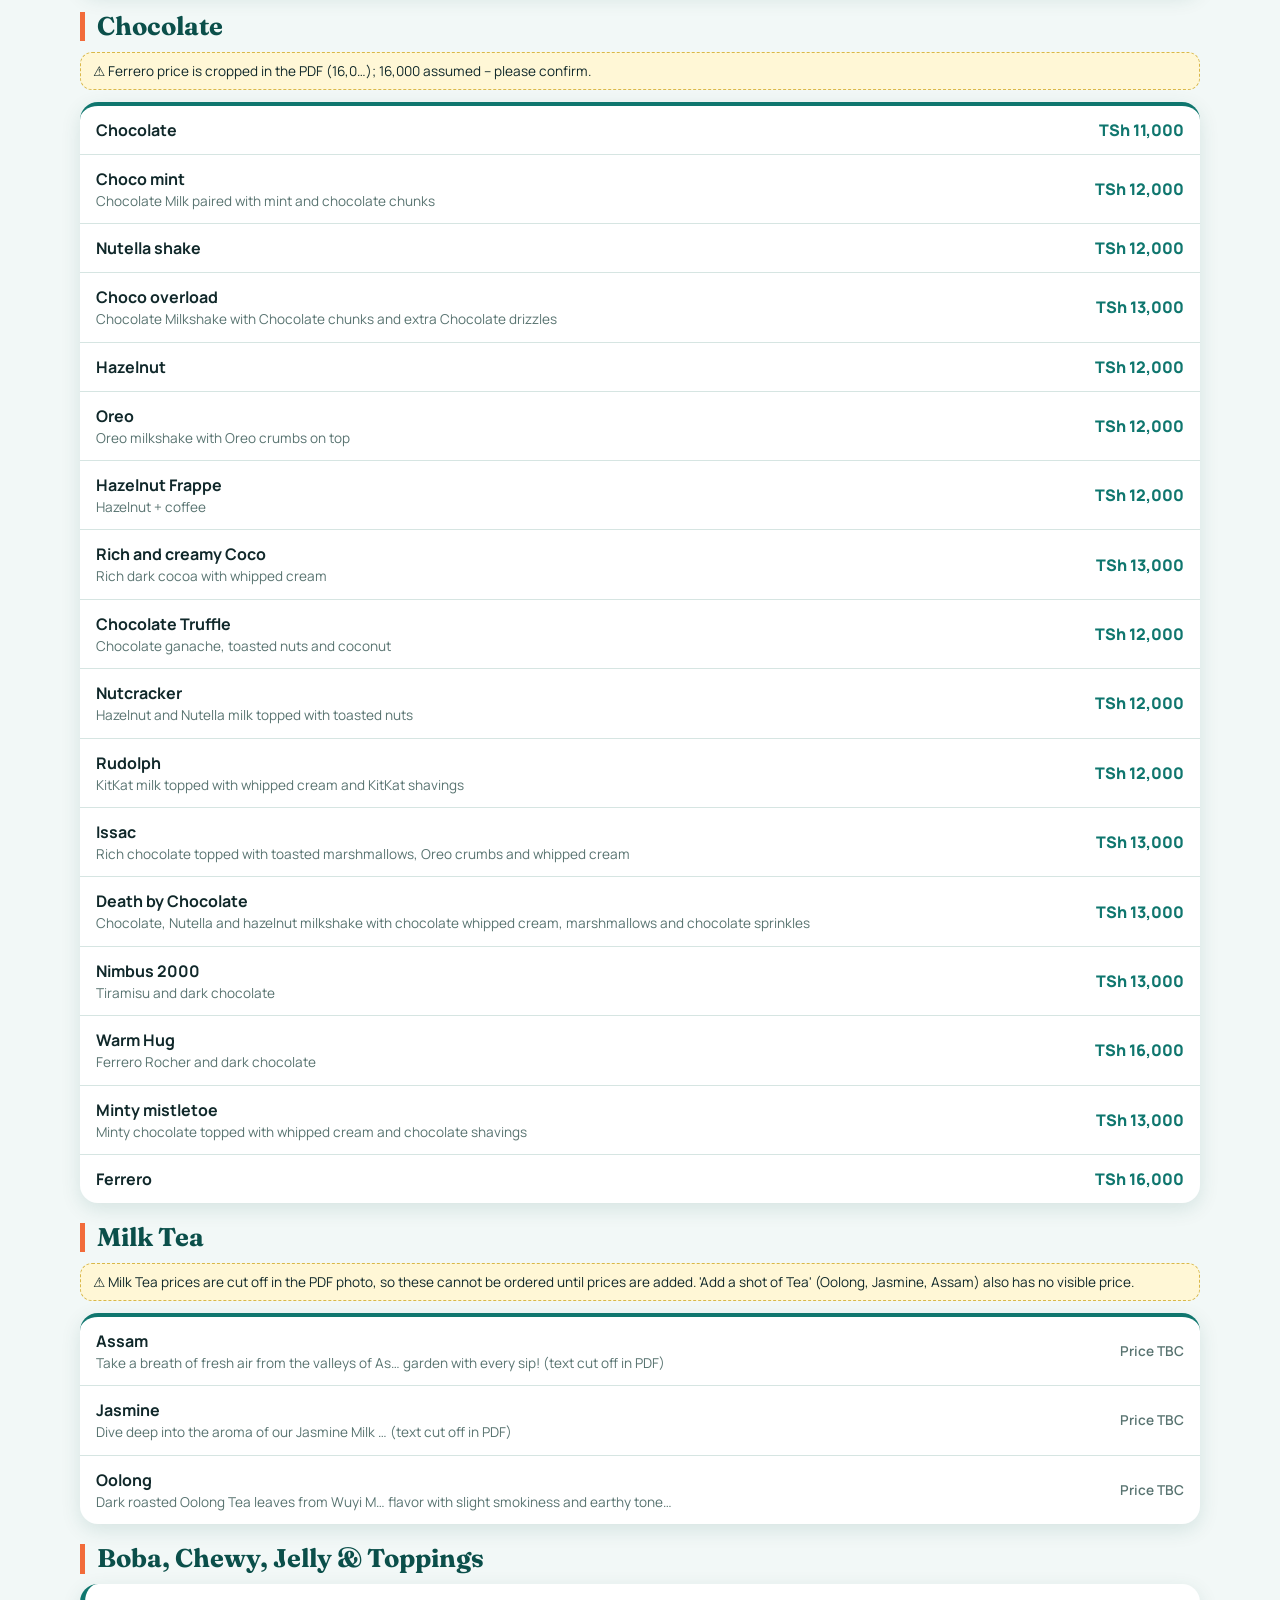
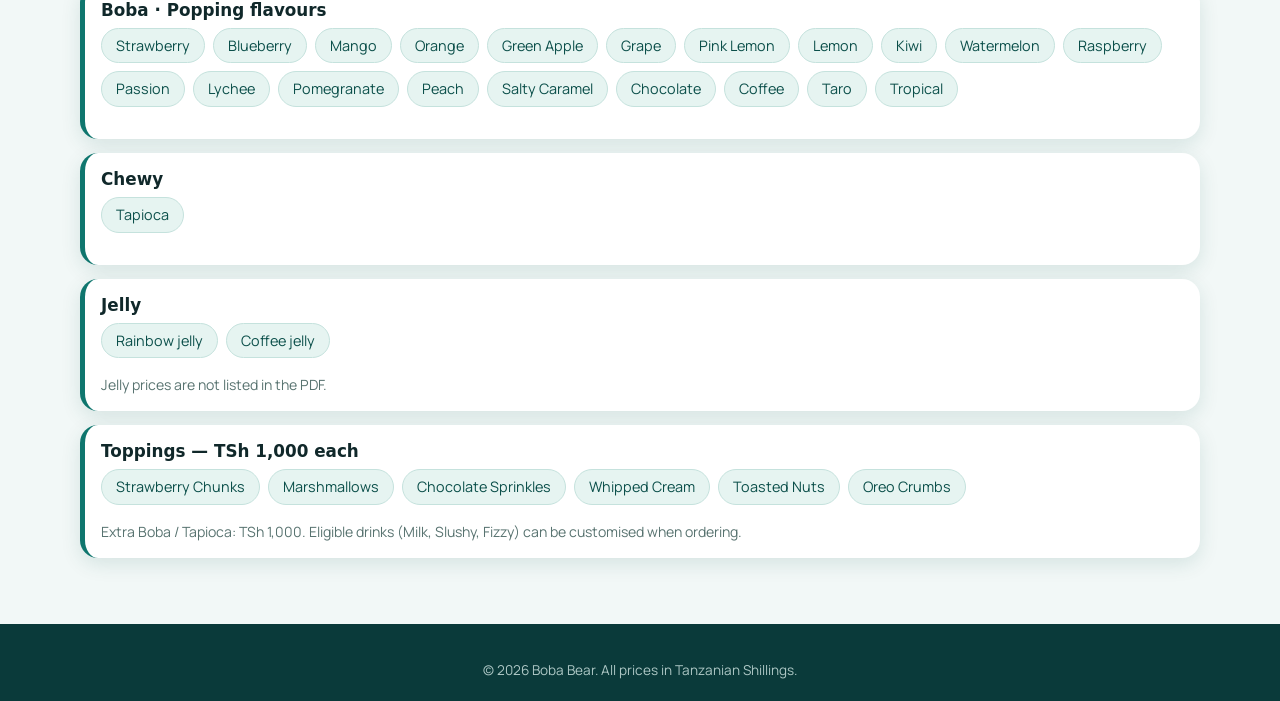
==== commit 5b4f40cf: "Update index1.html" ====
--- a/index1.html
+++ b/index1.html
@@ -84,7 +84,7 @@
 
     </div>
 
-  </header>
+a  </header>
 
 
   <!-- ========================================
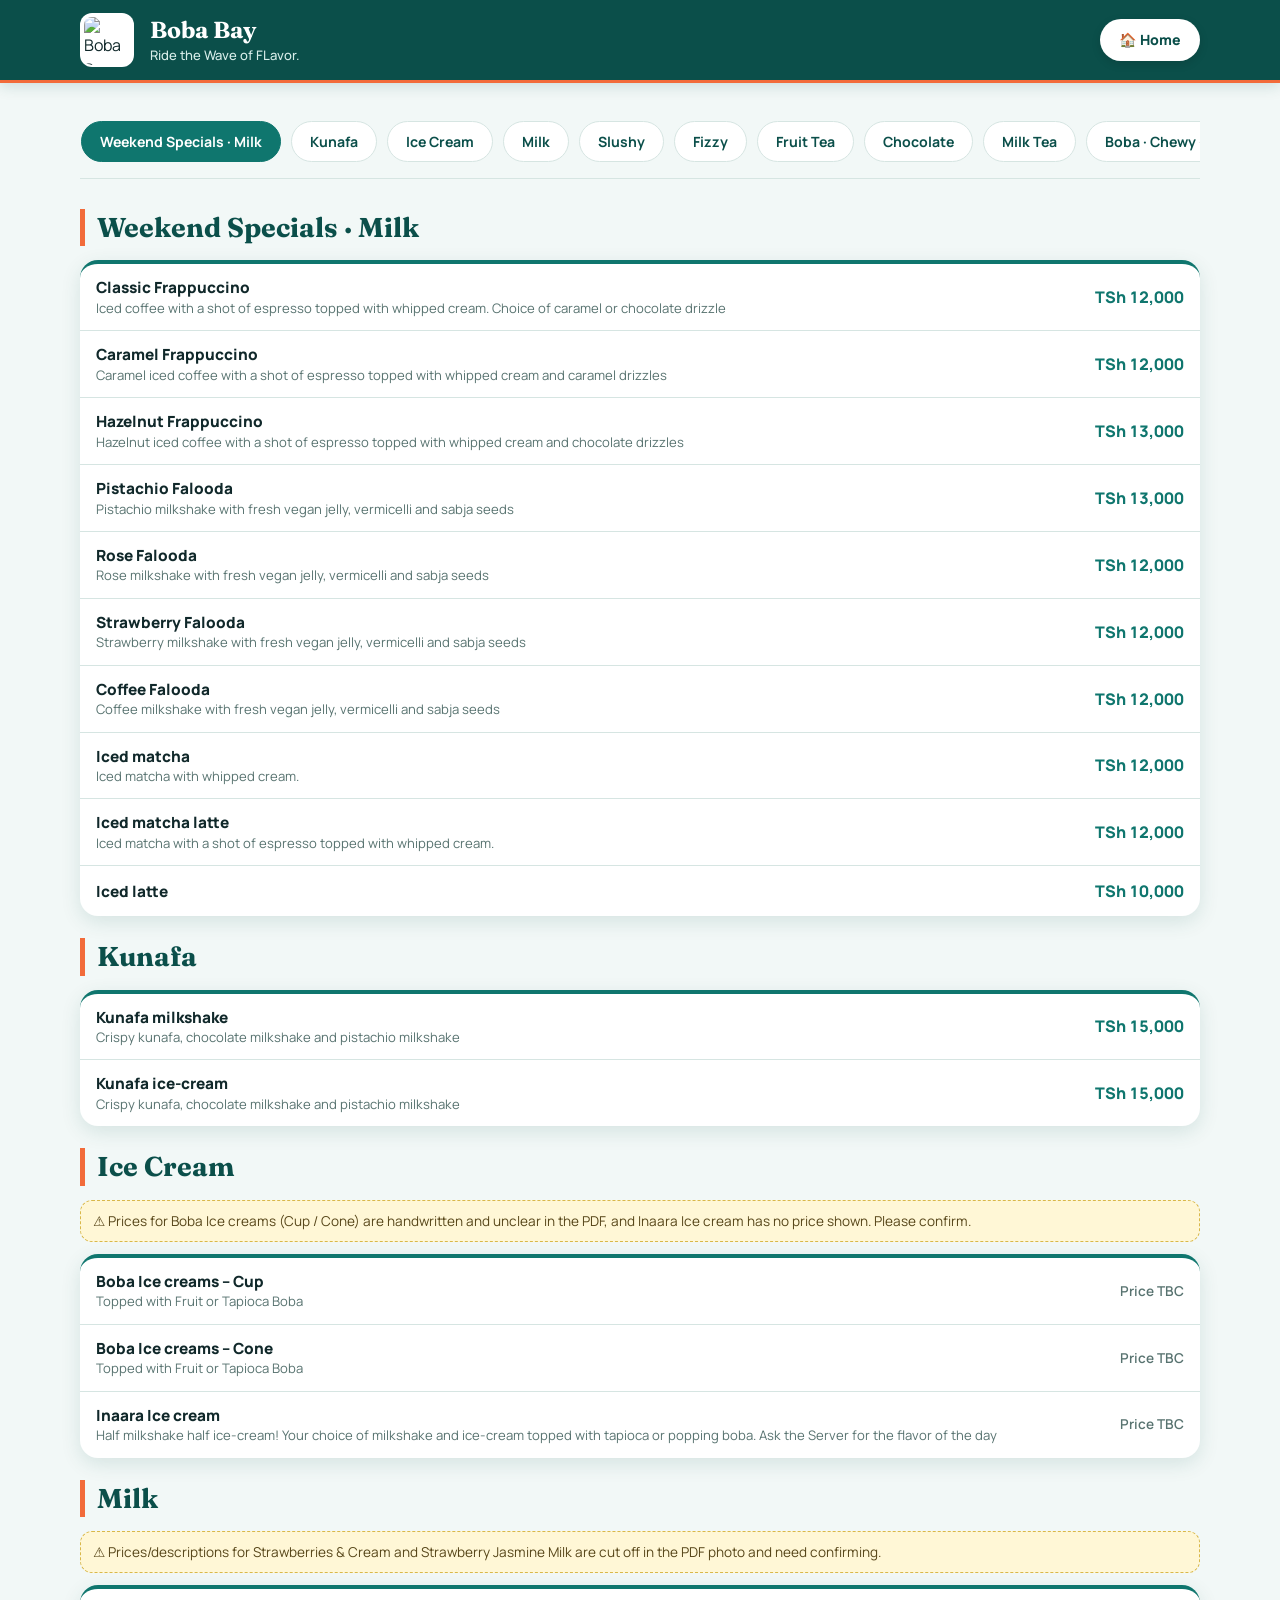
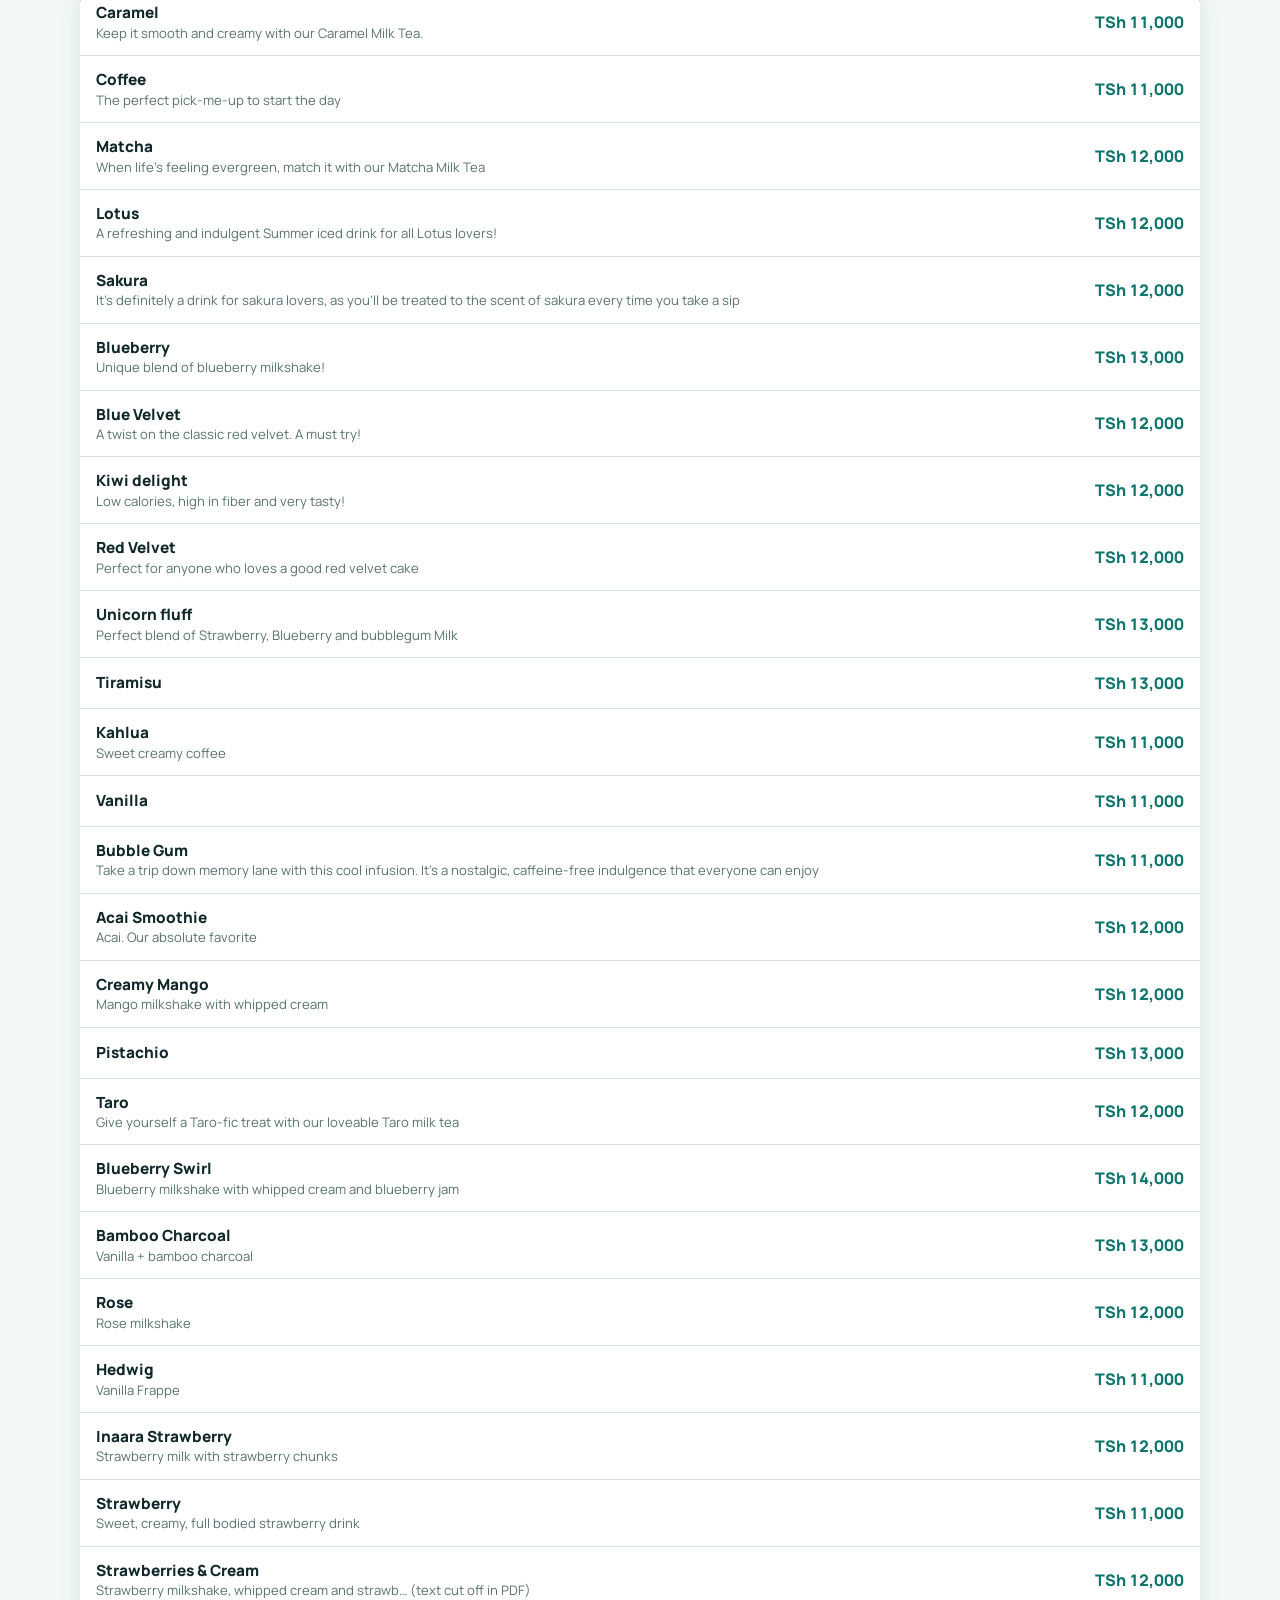
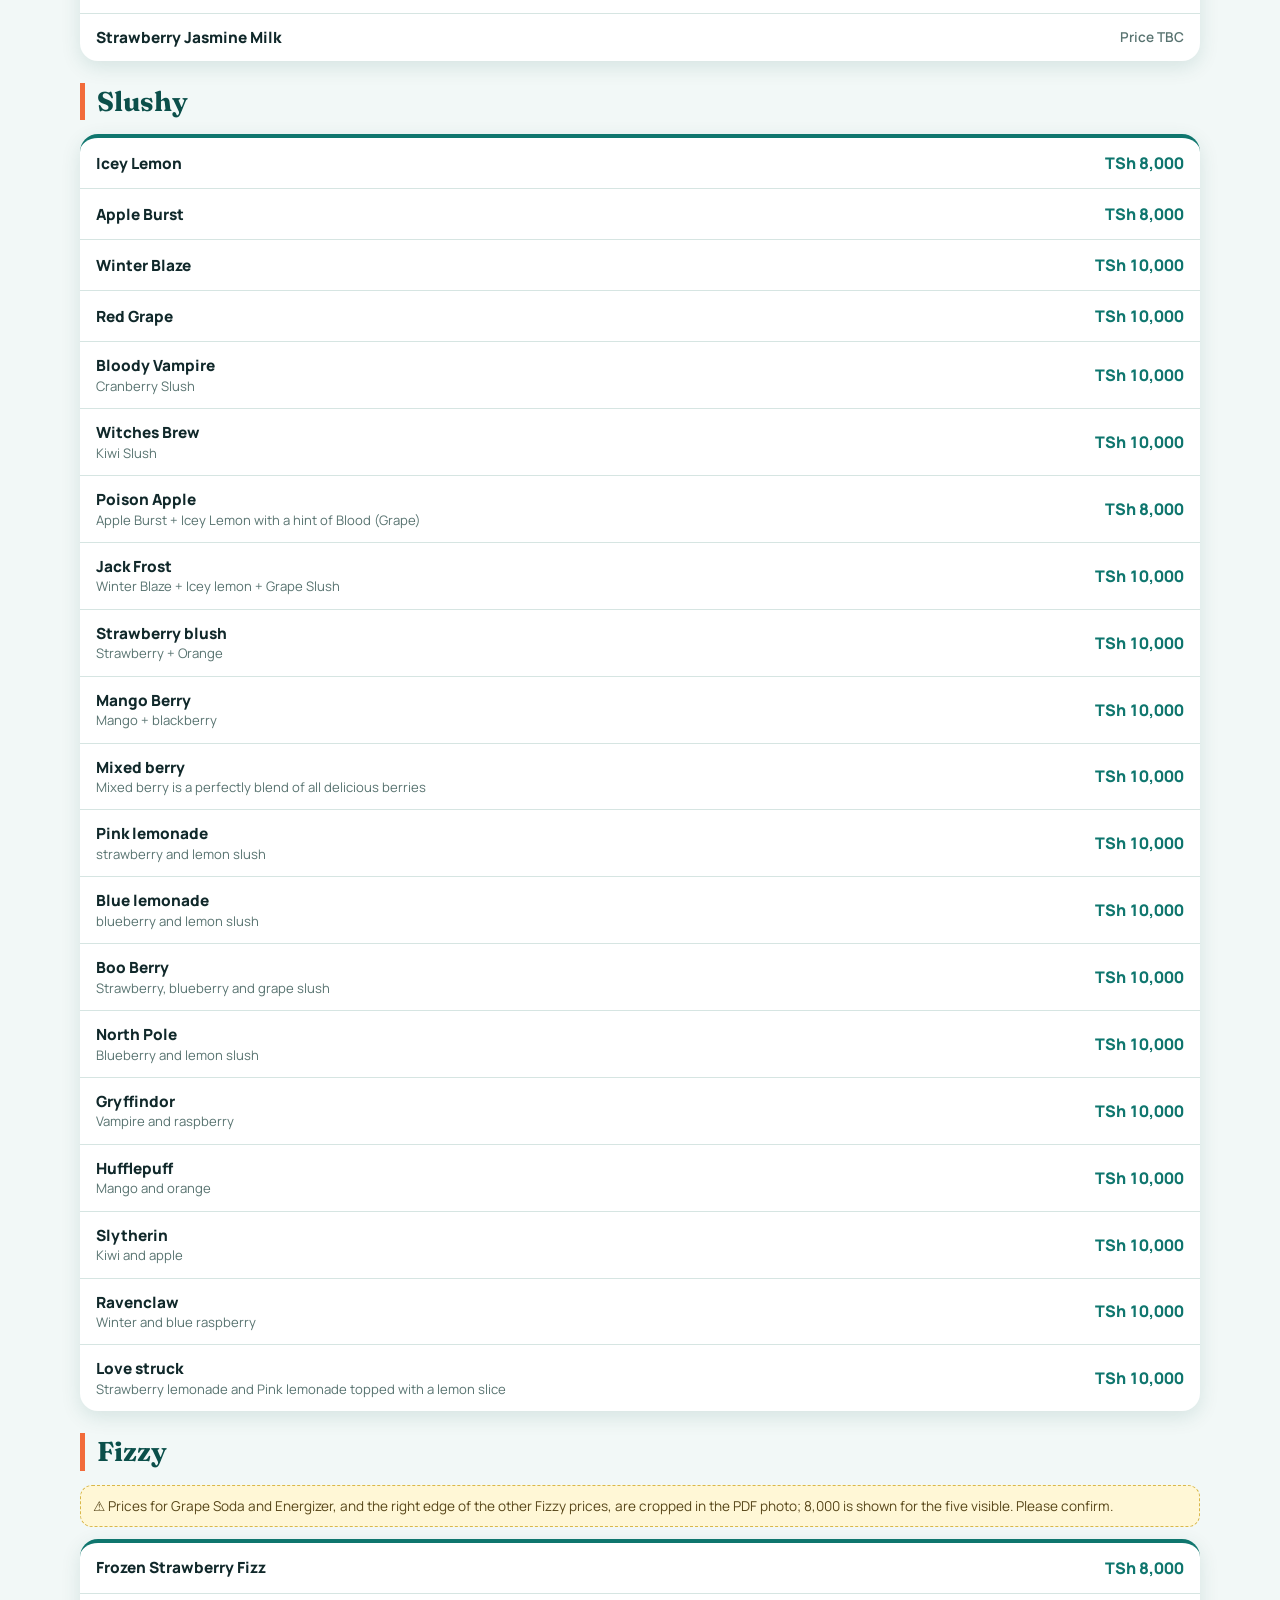
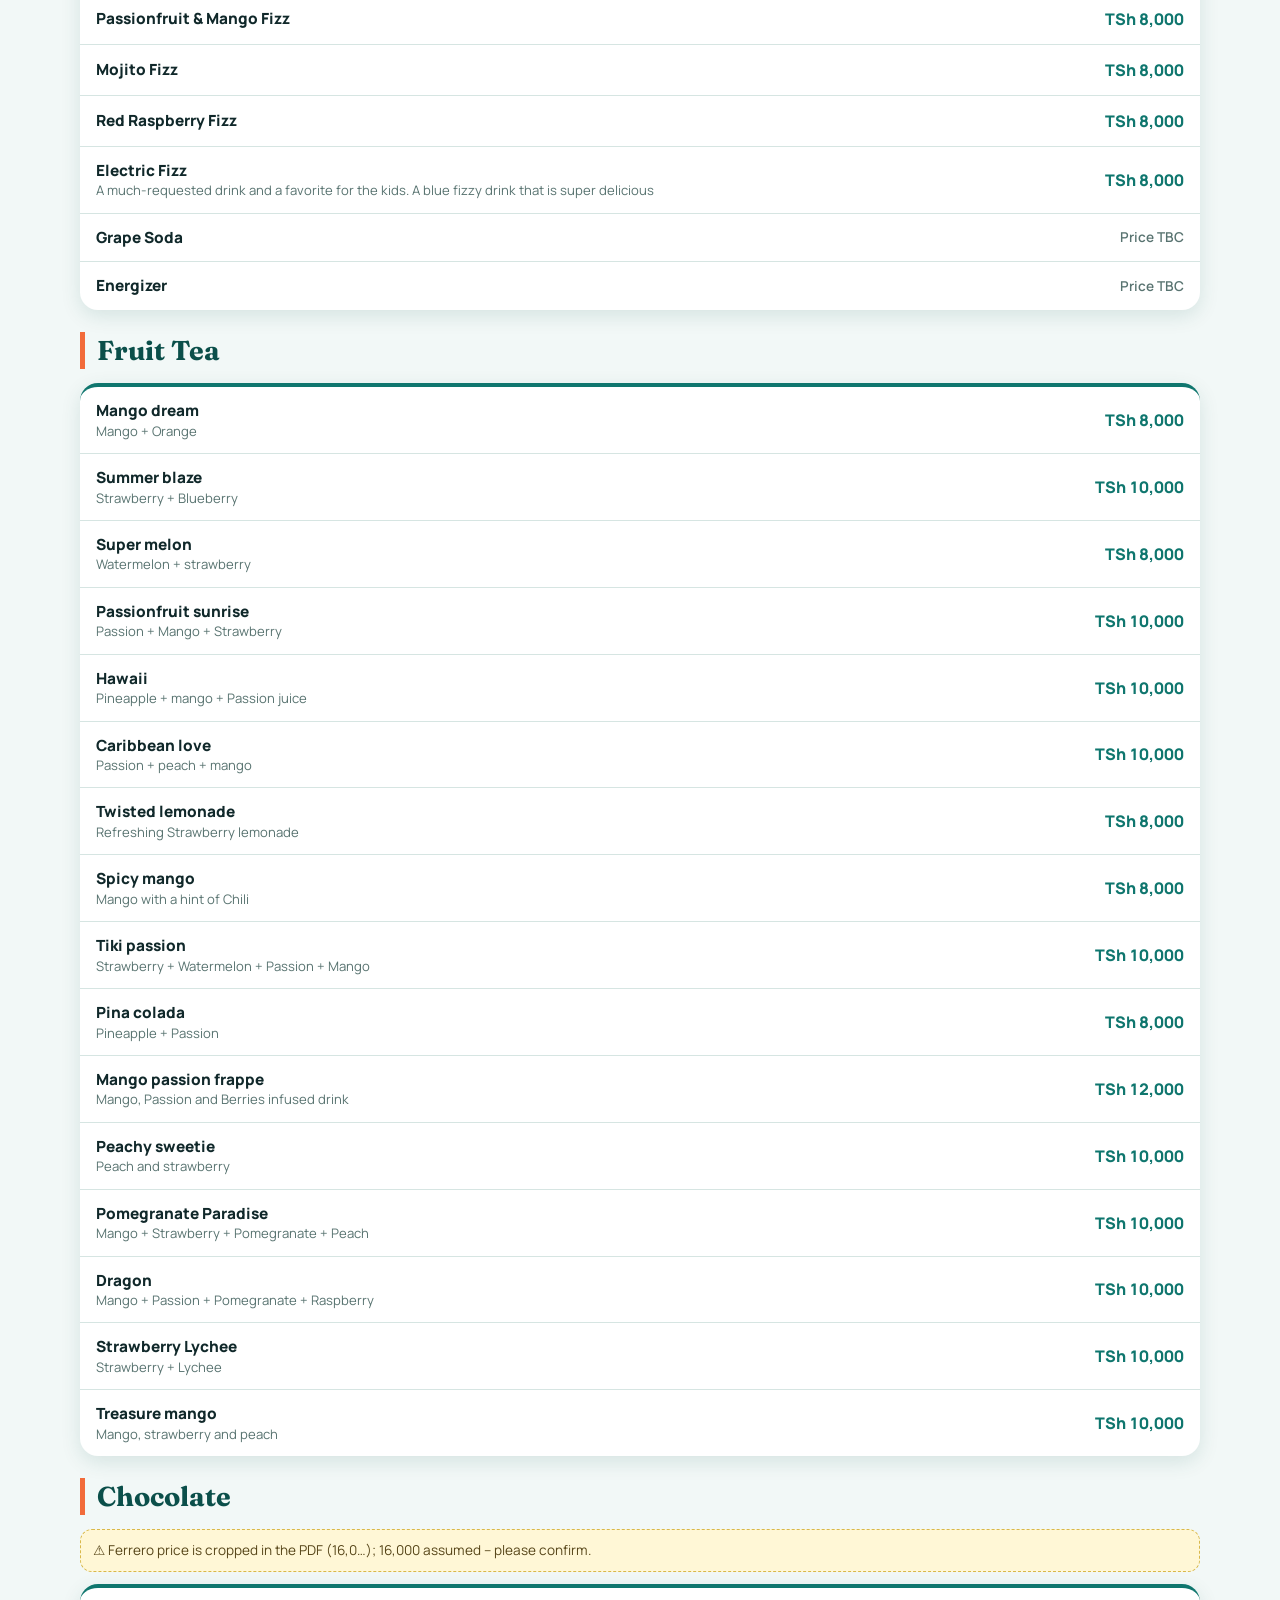
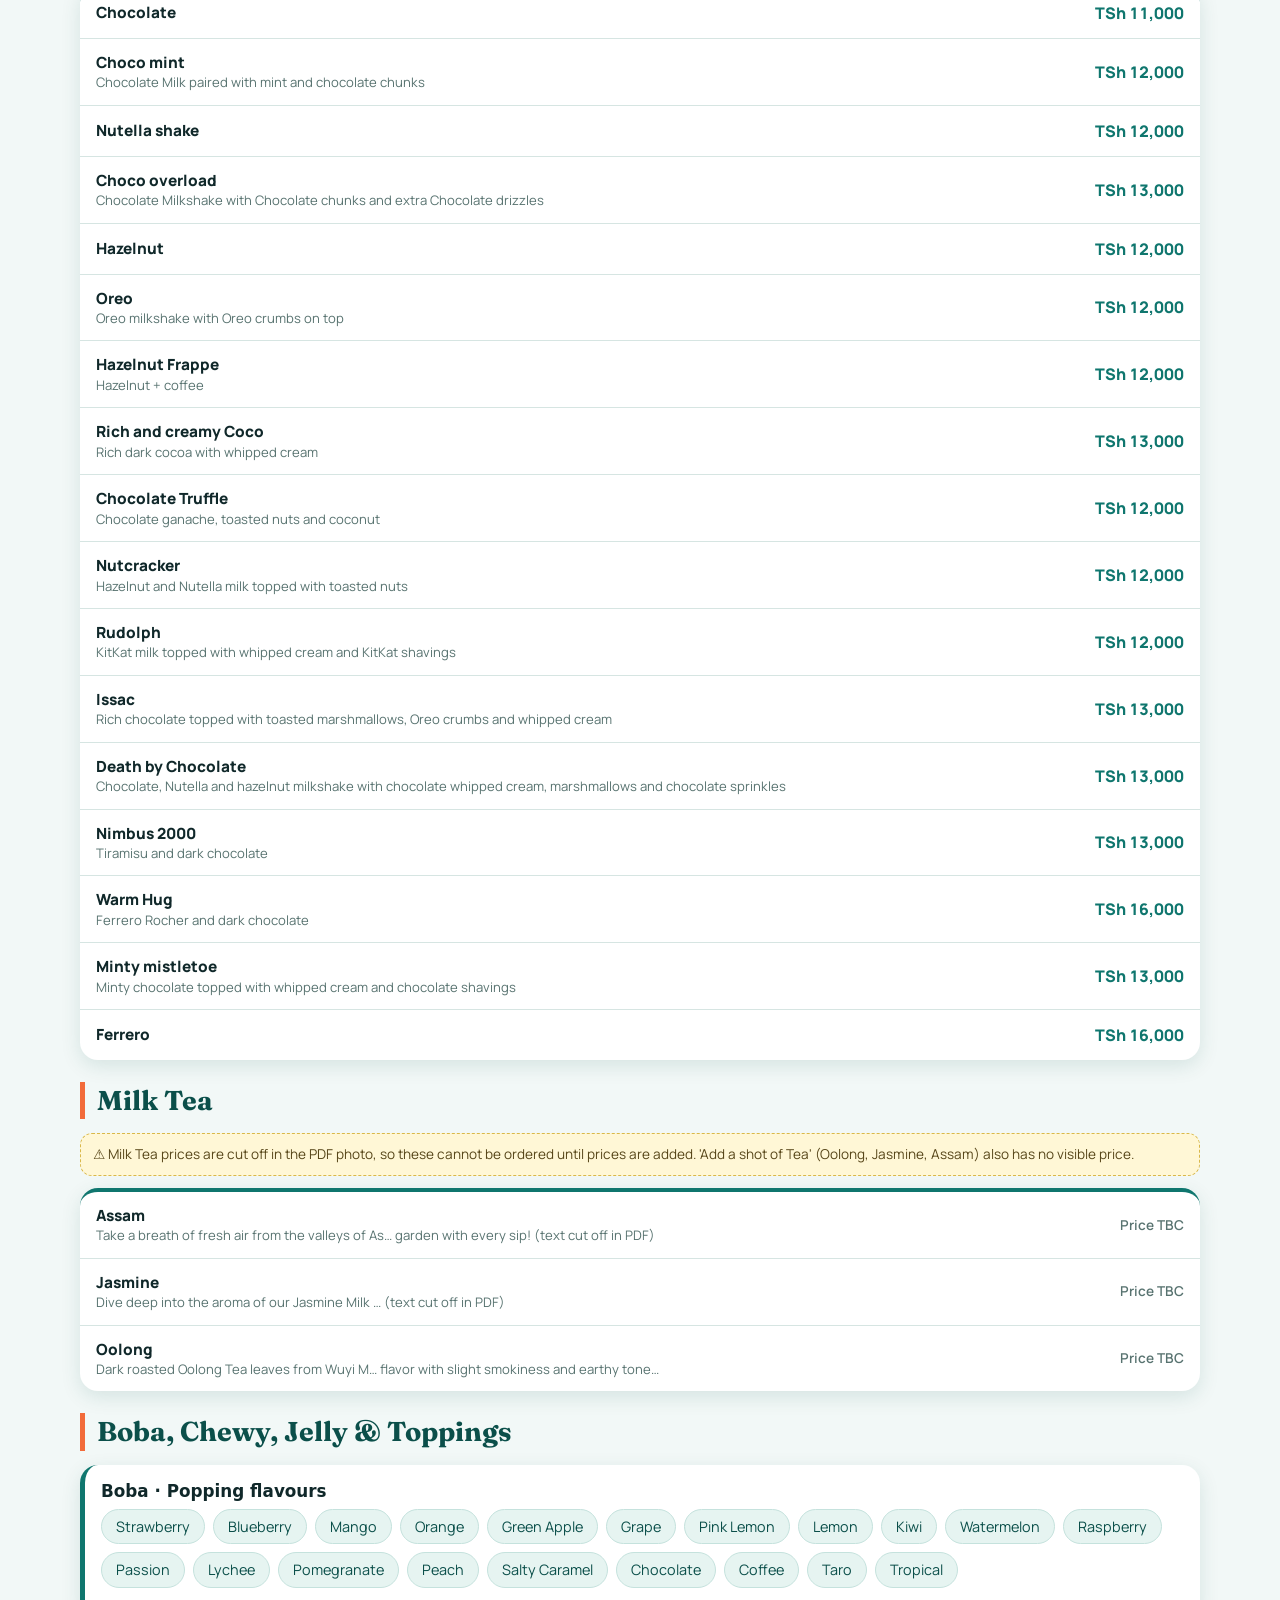
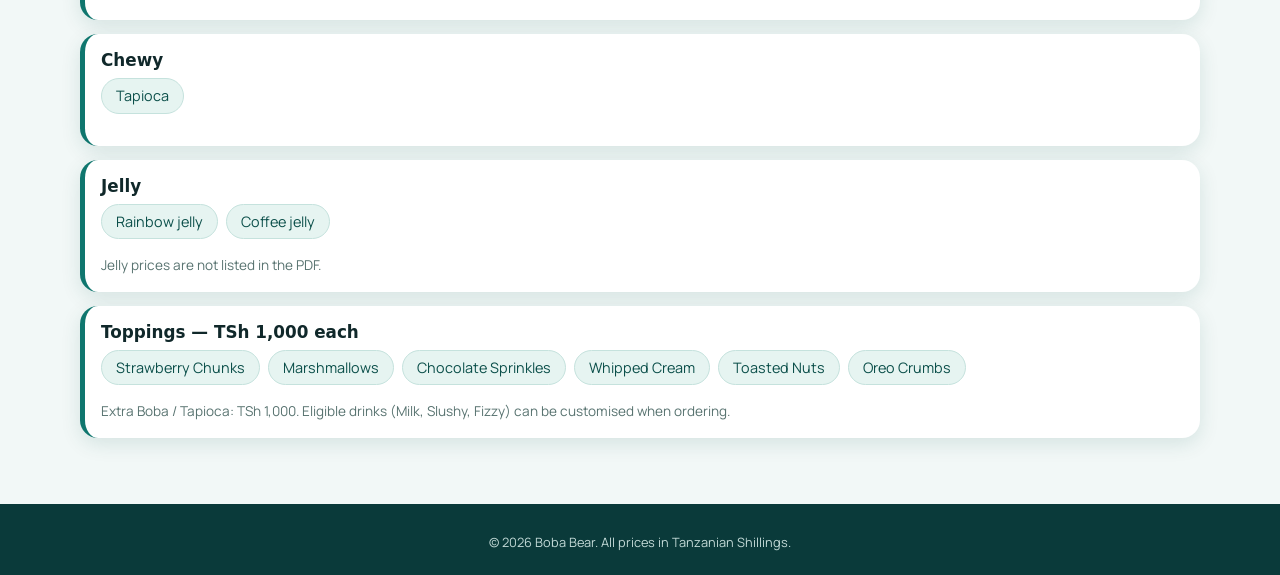
==== commit 1ff1972f: "Update index1.html" ====
--- a/index1.html
+++ b/index1.html
@@ -44,63 +44,51 @@
   <!-- ========================================
        4. HEADER / NAVIGATION
   ========================================= -->
+
   <header class="site-header">
 
-    <div class="wrap bar">
+<div class="header-inner">
 
-      <!-- Restaurant Logo and Name -->
-      <a
-        class="brand"
-        href="index.html"
-        aria-label="Home"
-      >
+  <!-- Restaurant Logo -->
+  <div class="brand-logo">
+    <img
+      src="logo.jpeg"
+      alt="Boba Bay"
+    />
+  </div>
 
-        <span class="logo" aria-hidden="true">🐻</span>
+  <!-- Restaurant Name -->
+  <div class="brand-copy">
+    <p class="brand-eyebrow"></p>
 
-        <span data-bind="name"></span>
+    <h1 class="brand-name">
+      Boba Bay
+    </h1>
 
-      </a>
+    <p class="brand-tagline">
+      Ride the Wave of FLavor.
+    </p>
+  </div>
+
+  <!-- Home Button -->
+  <a
+    href="index.html"
+    class="home-button"
+    aria-label="Go back to home page"
+  >
+    🏠 Home
+  </a>
+
+</div>
 
 
-      <!-- Navigation Buttons -->
-      <div class="actions">
-
-        <a
-          class="btn btn-accent btn-sm"
-          href="index2.html"
-        >
-          Order Online
-        </a>
-
-        <a
-          class="btn btn-primary btn-sm"
-          href="index.html"
-          aria-label="Back to home page"
-        >
-          Home
-        </a>
-
-      </div>
-
-    </div>
-
-a  </header>
-
-
+  </header>
   <!-- ========================================
        5. MAIN MENU CONTENT
   ========================================= -->
   <main class="wrap">
 
     <section class="section" style="padding-top: 24px;">
-
-      <!-- Page Heading -->
-      <h1 class="page-title">Table Menu</h1>
-
-      <p class="sub">
-        Browse our full menu. Prices in Tanzanian shillings (TSh).
-      </p>
-
 
       <!-- Menu Category Navigation -->
       <div class="cat-nav-holder">
--- a/style1.css
+++ b/style1.css
@@ -1,9 +1,10 @@
 /* =========================================================================
-   BOBA BEAR — MENU STYLESHEET
-
-   Theme: Deep Teal + Coral
+   BOBA BAY — TABLE MENU STYLESHEET
+
+   Theme: Deep Teal + Coral + Cream
    Fonts: Manrope + Fraunces
    Layout: Mobile-first and responsive
+   Compatible with the current Boba Bay Table Menu HTML.
    ========================================================================= */
 
 
@@ -31,8 +32,9 @@
   --r: 18px;
   --shadow: 0 6px 20px rgba(11, 79, 74, 0.12);
 
-  /* Header height */
-  --nav-height: 64px;
+  /* Header and navigation */
+  --nav-height: 76px;
+  --content-width: 1120px;
 }
 
 
@@ -46,7 +48,8 @@
 
 html {
   scroll-behavior: smooth;
-  scroll-padding-top: 70px;
+  scroll-padding-top: calc(var(--nav-height) + 64px);
+  -webkit-text-size-adjust: 100%;
 }
 
 body {
@@ -76,9 +79,21 @@
   max-width: 100%;
 }
 
+button,
+input,
+select,
+textarea {
+  font: inherit;
+}
+
+button,
+a {
+  -webkit-tap-highlight-color: transparent;
+}
+
 :focus-visible {
   outline: 3px solid var(--accent);
-  outline-offset: 2px;
+  outline-offset: 3px;
 }
 
 
@@ -87,12 +102,12 @@
    ========================================================================= */
 
 .wrap {
-  width: min(1120px, calc(100% - 32px));
+  width: min(var(--content-width), calc(100% - 32px));
   margin-inline: auto;
 }
 
 .section {
-  padding: 48px 0 12px;
+  padding: 32px 0 12px;
 }
 
 .sub {
@@ -106,11 +121,11 @@
   margin-bottom: 4px;
 }
 
-/* Skip link for keyboard accessibility */
+/* Keyboard accessibility */
 
 .skip {
   position: absolute;
-  left: -999px;
+  left: -9999px;
 }
 
 .skip:focus {
@@ -123,237 +138,268 @@
 
 
 /* =========================================================================
-   4. HEADER AND NAVIGATION
+   4. HEADER — MATCHES THE CURRENT HTML
+   HTML classes:
+   .site-header
+   .header-inner
+   .brand-logo
+   .brand-copy
+   .brand-eyebrow
+   .brand-name
+   .brand-tagline
+   .home-button
    ========================================================================= */
 
 .site-header {
   position: sticky;
   top: 0;
-  z-index: 20;
+  z-index: 30;
   background: var(--green-d);
-  border-bottom: 0;
-  backdrop-filter: blur(8px);
-}
-
-.bar {
+  border-bottom: 3px solid var(--accent);
+  box-shadow: 0 3px 14px rgba(11, 79, 74, 0.16);
+}
+
+/* Main header layout */
+
+.header-inner {
+  width: min(var(--content-width), calc(100% - 24px));
+  min-height: var(--nav-height);
+  margin-inline: auto;
+  padding: 10px 0;
+
   display: flex;
   align-items: center;
   gap: 12px;
-  height: var(--nav-height);
-  position: relative;
-}
-
-/* Logo and restaurant name */
-
-.brand {
+}
+
+/* Restaurant logo container */
+
+.brand-logo {
+  display: grid;
+  place-items: center;
+  flex: 0 0 auto;
+  width: 48px;
+  height: 48px;
+  padding: 2px;
+
+  background: #fff;
+  border: 2px solid rgba(255, 255, 255, 0.75);
+  border-radius: 12px;
+  overflow: hidden;
+}
+
+/* Actual logo image */
+
+.brand-logo img {
+  display: block;
+  width: 100%;
+  height: 100%;
+  object-fit: contain;
+  border-radius: 8px;
+}
+
+/* Restaurant name and tagline */
+
+.brand-copy {
+  flex: 1 1 auto;
+  min-width: 0;
+  color: #fff;
+}
+
+.brand-eyebrow {
+  display: none;
+}
+
+.brand-name {
+  margin: 0;
+  color: #fff;
+  font-family: Fraunces, Georgia, serif;
+  font-size: clamp(1.05rem, 4vw, 1.4rem);
+  font-weight: 700;
+  line-height: 1.2;
+  overflow-wrap: anywhere;
+}
+
+.brand-tagline {
+  margin: 3px 0 0;
+  color: #d8eeea;
+  font-size: 0.76rem;
+  font-weight: 500;
+  line-height: 1.3;
+}
+
+/* Home button */
+
+.home-button {
+  display: inline-flex;
+  align-items: center;
+  justify-content: center;
+  flex: 0 0 auto;
+  gap: 5px;
+
+  min-height: 40px;
+  padding: 9px 12px;
+
+  background: #fff;
+  color: var(--green-d);
+  border: 1px solid rgba(255, 255, 255, 0.65);
+  border-radius: 999px;
+
+  font-family: Manrope, system-ui, sans-serif;
+  font-size: 0.82rem;
+  font-weight: 800;
+  line-height: 1.2;
+  text-decoration: none;
+  white-space: nowrap;
+
+  box-shadow: 0 3px 10px rgba(0, 0, 0, 0.12);
+  transition:
+    background 0.2s ease,
+    color 0.2s ease,
+    transform 0.2s ease;
+}
+
+.home-button:hover {
+  background: var(--accent);
+  color: #fff;
+  transform: translateY(-1px);
+}
+
+.home-button:active {
+  transform: scale(0.97);
+}
+
+
+/* =========================================================================
+   5. BUTTONS
+   General-purpose buttons for other pages and components.
+   ========================================================================= */
+
+.btn {
+  display: inline-flex;
+  align-items: center;
+  justify-content: center;
+
+  border: 0;
+  border-radius: 999px;
+  padding: 12px 24px;
+
+  font: 700 1rem system-ui, sans-serif;
+  text-align: center;
+  text-decoration: none;
+
+  cursor: pointer;
+  transition:
+    transform 0.15s ease,
+    background 0.15s ease;
+}
+
+.btn:hover:not(:disabled) {
+  transform: translateY(-1px);
+}
+
+.btn:disabled {
+  opacity: 0.5;
+  cursor: not-allowed;
+}
+
+.btn-primary {
+  background: var(--green);
+  color: #fff;
+}
+
+.btn-primary:hover:not(:disabled) {
+  background: var(--green-d);
+}
+
+.btn-accent {
+  background: var(--accent);
+  color: #fff;
+}
+
+.btn-accent:hover:not(:disabled) {
+  background: var(--accent-d);
+}
+
+.btn-sm {
+  padding: 9px 16px;
+  font-size: 0.9rem;
+}
+
+.btn-block {
+  width: 100%;
+}
+
+
+/* =========================================================================
+   6. MENU CATEGORY NAVIGATION
+   Matches #catNav.cat-nav inside .cat-nav-holder.
+   ========================================================================= */
+
+.cat-nav-holder {
+  position: sticky;
+  top: var(--nav-height);
+  z-index: 20;
+
+  padding: 10px 0 8px;
+  margin-bottom: 8px;
+
+  background: var(--cream);
+  border-bottom: 1px solid var(--line);
+}
+
+/* Horizontal scrolling categories */
+
+.cat-nav {
   display: flex;
   align-items: center;
   gap: 8px;
+
+  width: 100%;
   min-width: 0;
-  margin-right: auto;
-
-  font: 700 1.25rem Fraunces, Georgia, serif;
-  color: #fff;
-  text-decoration: none;
-}
-
-.brand span:last-child {
-  overflow: hidden;
-  text-overflow: ellipsis;
-  white-space: nowrap;
-}
-
-.logo {
-  display: grid;
-  place-items: center;
-  flex: none;
-
-  width: 38px;
-  height: 38px;
-  border-radius: 50%;
-  background: #fff;
-  font-size: 1.2rem;
-}
-
-.logo-lg {
-  width: 84px;
-  height: 84px;
-  font-size: 2.6rem;
-  margin-bottom: 14px;
-  border: 4px solid #fff;
-  box-shadow: var(--shadow);
-}
-
-/* Mobile navigation menu */
-
-.nav {
-  display: none;
-  position: absolute;
-  top: var(--nav-height);
-  left: 0;
-  right: 0;
-
-  flex-direction: column;
-  padding: 8px 16px 16px;
-
-  background: var(--cream);
-  border-bottom: 1px solid var(--line);
-  box-shadow: var(--shadow);
-}
-
-.nav.open {
-  display: flex;
-}
-
-.nav a {
-  padding: 12px 4px;
-  color: var(--ink);
-  text-decoration: none;
-  font-weight: 600;
-}
-
-/* Header action buttons */
-
-.actions {
-  display: flex;
+  overflow-x: auto;
+  overflow-y: hidden;
+
+  padding: 2px 1px 7px;
+
+  scrollbar-width: thin;
+  scrollbar-color: #9fc9c2 transparent;
+  -webkit-overflow-scrolling: touch;
+  overscroll-behavior-x: contain;
+}
+
+/* Individual category links */
+
+.cat-nav a {
+  display: inline-flex;
   align-items: center;
-  gap: 8px;
-  flex: none;
-}
-
-.icon-btn {
-  position: relative;
-  width: 42px;
-  height: 42px;
-  border: 0;
-  border-radius: 50%;
-
-  background: #fff;
-  font-size: 1.1rem;
-  cursor: pointer;
-  box-shadow: var(--shadow);
-}
-
-/* Notification or cart count */
-
-.badge {
-  position: absolute;
-  top: -4px;
-  right: -4px;
-
-  min-width: 20px;
-  height: 20px;
-  padding: 0 5px;
-  border-radius: 10px;
-
-  background: var(--accent);
-  color: #fff;
-  font: 700 0.75rem/20px system-ui, sans-serif;
-  text-align: center;
-}
-
-
-/* =========================================================================
-   5. BUTTONS
-   ========================================================================= */
-
-.btn {
-  display: inline-block;
-  border: 0;
-  border-radius: 999px;
-  padding: 12px 24px;
-
-  font: 700 1rem system-ui, sans-serif;
-  text-align: center;
-  text-decoration: none;
-
-  cursor: pointer;
-  transition: transform 0.15s, background 0.15s;
-}
-
-.btn:hover:not(:disabled) {
-  transform: translateY(-1px);
-}
-
-.btn:disabled {
-  opacity: 0.5;
-  cursor: not-allowed;
-}
-
-/* Main button */
-
-.btn-primary {
-  background: #fff;
-  color: var(--green-d);
-}
-
-.btn-primary:hover {
-  background: #e6f6f3;
-}
-
-/* Accent button */
-
-.btn-accent {
-  background: var(--accent);
-  color: #fff;
-}
-
-.btn-accent:hover:not(:disabled) {
-  background: var(--accent-d);
-}
-
-/* Button sizes */
-
-.btn-sm {
-  padding: 9px 16px;
-  font-size: 0.9rem;
-}
-
-.btn-block {
-  width: 100%;
-}
-
-
-/* =========================================================================
-   6. MENU CATEGORY NAVIGATION
-   The horizontal scrolling category links.
-   ========================================================================= */
-
-.cat-nav-holder {
-  position: sticky;
-  top: var(--nav-height);
-  z-index: 10;
-
-  padding: 8px 0;
-  margin-bottom: 8px;
-  background: var(--cream);
-}
-
-.cat-nav {
-  display: flex;
-  gap: 8px;
-  overflow-x: auto;
-  padding-bottom: 4px;
-  scrollbar-width: thin;
-}
-
-/* Category links */
-
-.cat-nav a {
-  flex: none;
+  justify-content: center;
+  flex: 0 0 auto;
+
+  min-height: 38px;
   padding: 8px 16px;
-  border-radius: 999px;
 
   background: #fff;
   border: 1px solid var(--line);
+  border-radius: 999px;
+
   color: var(--green-d);
-
   text-decoration: none;
-  font-size: 0.9rem;
-  font-weight: 600;
-}
-
-/* Currently selected category */
+  white-space: nowrap;
+
+  font-size: 0.88rem;
+  font-weight: 700;
+
+  transition:
+    background 0.18s ease,
+    border-color 0.18s ease,
+    color 0.18s ease;
+}
+
+.cat-nav a:hover {
+  background: #e6f4f1;
+  border-color: var(--green);
+}
 
 .cat-nav a.active {
   background: var(--green);
@@ -361,33 +407,44 @@
   color: #fff;
 }
 
+/* Visible keyboard focus */
+
+.cat-nav a:focus-visible {
+  outline-offset: -2px;
+}
+
 
 /* =========================================================================
    7. MENU CATEGORIES AND NOTES
    ========================================================================= */
 
 .cat {
-  padding-top: 20px;
+  padding-top: 22px;
+  scroll-margin-top: calc(var(--nav-height) + 64px);
 }
 
 .cat h3 {
-  padding-left: 12px;
+  margin-bottom: 14px;
+  padding: 3px 0 3px 12px;
+
   border-left: 5px solid var(--accent);
 
   color: var(--green-d);
-  font-size: 1.6rem;
-}
-
-/* Special notes, such as menu notices */
+  font-size: clamp(1.4rem, 4vw, 1.7rem);
+  overflow-wrap: anywhere;
+}
+
+/* Notes and menu notices */
 
 .note {
   margin: 0 0 12px;
-  padding: 8px 12px;
+  padding: 10px 12px;
 
   background: #fff7d6;
   border: 1px dashed #d9b84a;
   border-radius: 12px;
 
+  color: #574619;
   font-size: 0.85rem;
 }
 
@@ -395,8 +452,6 @@
 /* =========================================================================
    8. CHIPS AND TAGS
    ========================================================================= */
-
-/* Groups of chips */
 
 .chips {
   display: flex;
@@ -405,8 +460,6 @@
   margin: 8px 0 16px;
 }
 
-/* Individual chips */
-
 .chip {
   padding: 6px 14px;
   border: 1px solid #c5e2dd;
@@ -417,8 +470,6 @@
   font-size: 0.9rem;
 }
 
-/* Small item labels */
-
 .tag {
   color: var(--taro);
   font-size: 0.72rem;
@@ -434,7 +485,7 @@
   padding: 16px;
   margin-bottom: 14px;
 
-  background: #fff;
+  background: var(--card);
   border-left: 5px solid var(--green);
   border-radius: var(--r);
   box-shadow: var(--shadow);
@@ -448,22 +499,23 @@
 
 /* =========================================================================
    10. MENU ITEMS AND PRICES
-   ========================================================================= */
-
-/* Menu list container */
+   Compatible with .menu-list, .menu-row, .desc, .row-end and .price.
+   ========================================================================= */
 
 .menu-list {
   margin: 0;
   padding: 0;
   list-style: none;
 
-  background: #fff;
+  background: var(--card);
   border-top: 4px solid var(--green);
   border-radius: var(--r);
   box-shadow: var(--shadow);
-}
-
-/* Individual menu row */
+
+  overflow: hidden;
+}
+
+/* Individual menu item */
 
 .menu-row {
   display: flex;
@@ -471,7 +523,9 @@
   justify-content: space-between;
   gap: 14px;
 
-  padding: 12px 16px;
+  min-width: 0;
+  padding: 13px 16px;
+
   border-bottom: 1px solid var(--line);
 }
 
@@ -483,21 +537,32 @@
 
 .menu-row b {
   display: block;
+  min-width: 0;
+  color: var(--ink);
+  font-size: 0.96rem;
+  font-weight: 800;
+  line-height: 1.4;
+  overflow-wrap: anywhere;
 }
 
 /* Item description */
 
 .desc {
-  flex: 1;
-  margin: 0;
+  flex: 1 1 auto;
+  min-width: 0;
+  margin: 4px 0 0;
+
   color: var(--muted);
-  font-size: 0.88rem;
+  font-size: 0.85rem;
+  line-height: 1.5;
+  overflow-wrap: anywhere;
 }
 
 .menu-row small {
   display: block;
   color: var(--muted);
-  font-size: 0.85rem;
+  font-size: 0.82rem;
+  line-height: 1.4;
 }
 
 /* Price and description alignment */
@@ -510,11 +575,12 @@
   margin-top: 6px;
 }
 
-/* Price */
+/* Prices */
 
 .price {
   color: var(--green);
   font-weight: 800;
+  font-variant-numeric: tabular-nums;
 }
 
 .price.tbc {
@@ -523,29 +589,34 @@
   font-weight: 600;
 }
 
-/* Price and tag area at the end of a menu row */
-
 .menu-row .price {
   white-space: nowrap;
 }
 
+/* Right-hand price and tag container */
+
 .menu-row .row-end {
   display: flex;
-  flex: none;
+  flex: 0 0 auto;
   flex-direction: column;
   align-items: flex-end;
-  gap: 6px;
+  justify-content: center;
+  gap: 5px;
+
+  max-width: 45%;
+  text-align: right;
 }
 
 .menu-row .tag {
   margin-top: 2px;
-  font-size: 0.75rem;
+  font-size: 0.72rem;
   font-weight: 700;
 }
 
 
 /* =========================================================================
    11. HOME PAGE — CHOICES AND LINKS
+   Retained for compatibility with other pages using this stylesheet.
    ========================================================================= */
 
 .info-list {
@@ -567,8 +638,6 @@
   gap: 16px;
 }
 
-/* Home page choice cards */
-
 .choice {
   display: block;
   padding: 22px;
@@ -582,7 +651,9 @@
   border-radius: var(--r);
   box-shadow: var(--shadow);
 
-  transition: transform 0.15s, border-color 0.15s;
+  transition:
+    transform 0.15s ease,
+    border-color 0.15s ease;
 }
 
 .choice:nth-child(2) {
@@ -614,12 +685,13 @@
 
 .gallery {
   display: grid;
-  grid-template-columns: repeat(2, 1fr);
+  grid-template-columns: repeat(2, minmax(0, 1fr));
   gap: 14px;
 }
 
 figure {
   margin: 0;
+  min-width: 0;
 }
 
 .ph {
@@ -644,10 +716,8 @@
 
 /* =========================================================================
    13. ORDER CUSTOMISATION AND MODALS
-   These styles support item options and order customisation.
-   ========================================================================= */
-
-/* Selected option */
+   Shared styles for pages/components that use these classes.
+   ========================================================================= */
 
 .opt:has(input:checked) {
   border-color: var(--accent);
@@ -658,8 +728,6 @@
   color: var(--green);
 }
 
-/* Modal header and footer */
-
 .modal-head,
 .modal-foot {
   background: #fff;
@@ -669,8 +737,6 @@
   border-top: 5px solid var(--green);
 }
 
-/* Order totals */
-
 .total strong,
 .cart-totals .grand {
   color: var(--green-d);
@@ -684,7 +750,7 @@
 .about {
   max-width: 760px;
   padding: 28px 24px 40px;
-  margin-top: 40px;
+  margin: 40px auto 0;
 
   background: #fff;
   border-left: 5px solid var(--accent);
@@ -694,11 +760,11 @@
 
 
 /* =========================================================================
-   15. FOOTER
+   15. FOOTER — MATCHES THE CURRENT HTML
    ========================================================================= */
 
 .site-footer {
-  padding: 36px 0 16px;
+  padding: 28px 16px 18px;
   margin-top: 40px;
 
   background: #0a3a3a;
@@ -724,10 +790,12 @@
 }
 
 .copy {
-  margin: 24px 0 0;
+  margin: 0;
   text-align: center;
-  font-size: 0.85rem;
-  opacity: 0.8;
+  font-size: 0.8rem;
+  line-height: 1.7;
+  overflow-wrap: anywhere;
+  opacity: 0.9;
 }
 
 .site-footer .copy {
@@ -737,58 +805,129 @@
 
 /* =========================================================================
    16. TABLET AND DESKTOP LAYOUT
-   These rules apply to screens 760px and wider.
    ========================================================================= */
 
 @media (min-width: 760px) {
 
-  /* Desktop navigation */
-
-  .nav {
-    position: static;
-    display: flex;
-    flex-direction: row;
-    gap: 20px;
-
-    padding: 0;
-    border: 0;
-    box-shadow: none;
-    background: none;
-  }
-
-  .nav a {
-    color: #fff;
-  }
-
-  .menu-toggle {
-    display: none;
-  }
-
-  /* Home page cards */
+  :root {
+    --nav-height: 80px;
+  }
+
+  .header-inner {
+    gap: 16px;
+    padding: 12px 0;
+  }
+
+  .brand-logo {
+    width: 54px;
+    height: 54px;
+  }
+
+  .brand-name {
+    font-size: 1.45rem;
+  }
+
+  .brand-tagline {
+    font-size: 0.82rem;
+  }
+
+  .home-button {
+    min-height: 42px;
+    padding: 10px 18px;
+    font-size: 0.88rem;
+  }
+
+  .cat-nav-holder {
+    padding: 12px 0 9px;
+  }
+
+  .cat-nav {
+    gap: 10px;
+  }
+
+  .cat-nav a {
+    padding: 9px 18px;
+  }
+
+  .section {
+    padding-top: 36px;
+  }
 
   .choices {
-    grid-template-columns: 1fr 1fr;
-  }
-
-  /* Gallery */
+    grid-template-columns: repeat(2, minmax(0, 1fr));
+  }
 
   .gallery {
-    grid-template-columns: repeat(4, 1fr);
-  }
-
-  /* Footer columns */
+    grid-template-columns: repeat(4, minmax(0, 1fr));
+  }
 
   .foot-grid {
-    grid-template-columns: repeat(3, 1fr);
-  }
-}
-
-
-/* =========================================================================
-   17. ACCESSIBILITY — REDUCED MOTION
+    grid-template-columns: repeat(3, minmax(0, 1fr));
+  }
+}
+
+
+/* =========================================================================
+   17. SMALL MOBILE SCREENS
+   ========================================================================= */
+
+@media (max-width: 380px) {
+
+  .header-inner {
+    width: calc(100% - 16px);
+    gap: 8px;
+  }
+
+  .brand-logo {
+    width: 42px;
+    height: 42px;
+  }
+
+  .brand-name {
+    font-size: 1rem;
+  }
+
+  .brand-tagline {
+    font-size: 0.68rem;
+  }
+
+  .home-button {
+    min-height: 36px;
+    padding: 8px 9px;
+    gap: 3px;
+    font-size: 0.75rem;
+  }
+
+  .wrap {
+    width: calc(100% - 20px);
+  }
+
+  .menu-row {
+    gap: 8px;
+    padding: 12px 11px;
+  }
+
+  .menu-row b {
+    font-size: 0.9rem;
+  }
+
+  .menu-row .row-end {
+    max-width: 42%;
+  }
+
+  .cat-nav a {
+    padding: 8px 13px;
+    font-size: 0.83rem;
+  }
+}
+
+
+/* =========================================================================
+   18. ACCESSIBILITY — REDUCED MOTION
    ========================================================================= */
 
 @media (prefers-reduced-motion: reduce) {
+
   *,
   *::before,
   *::after {
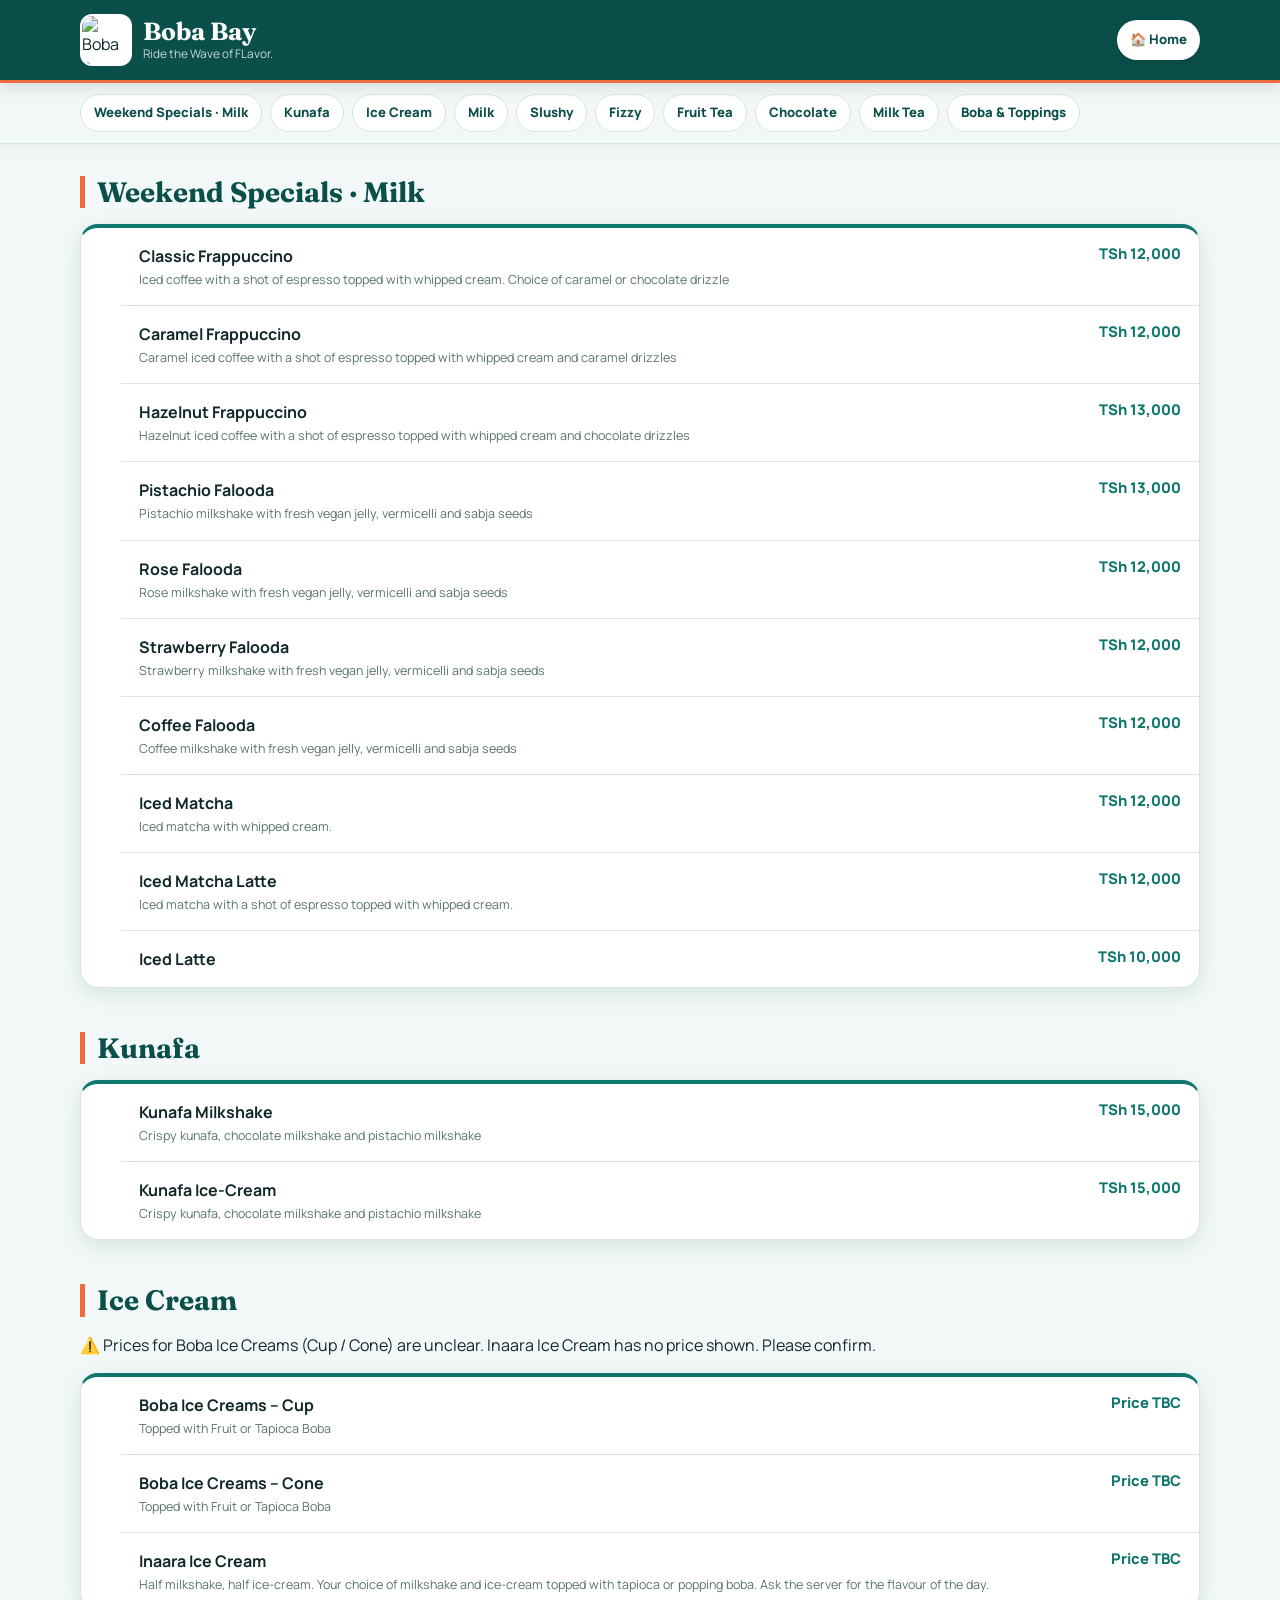
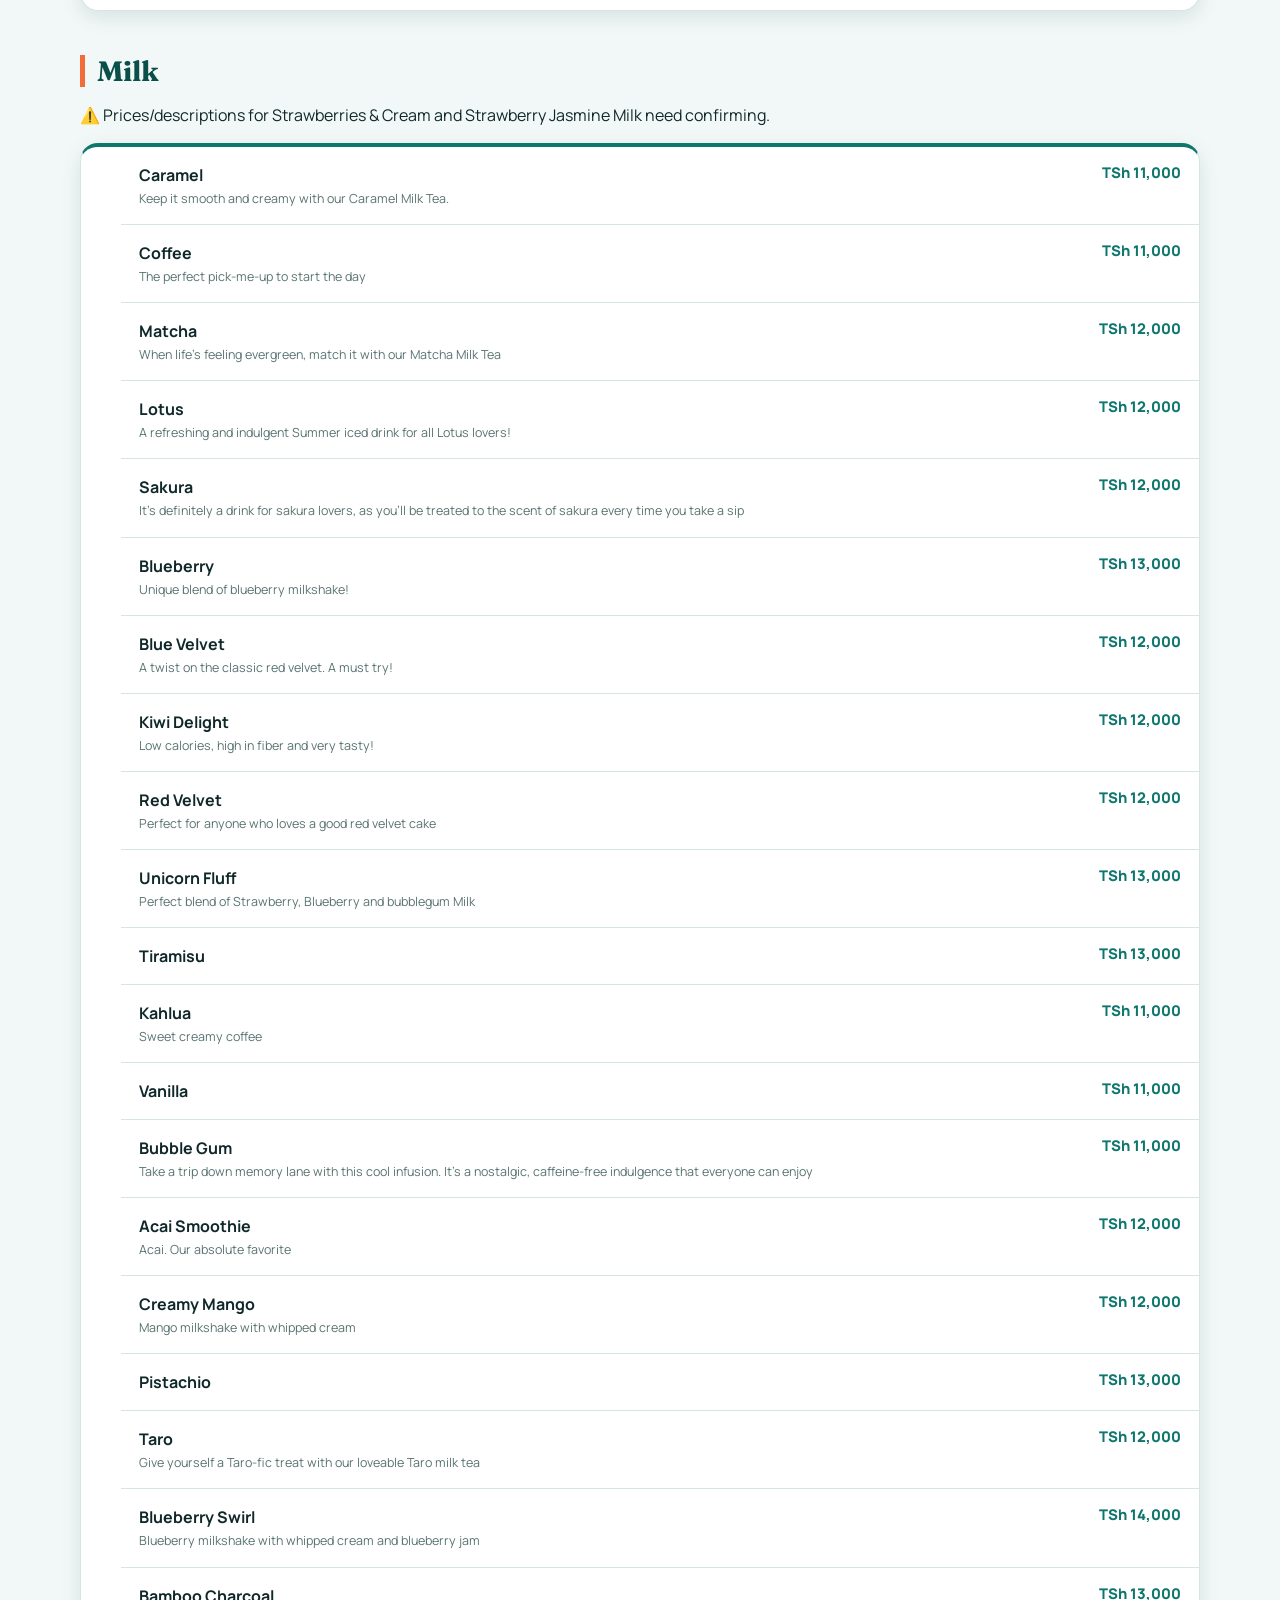
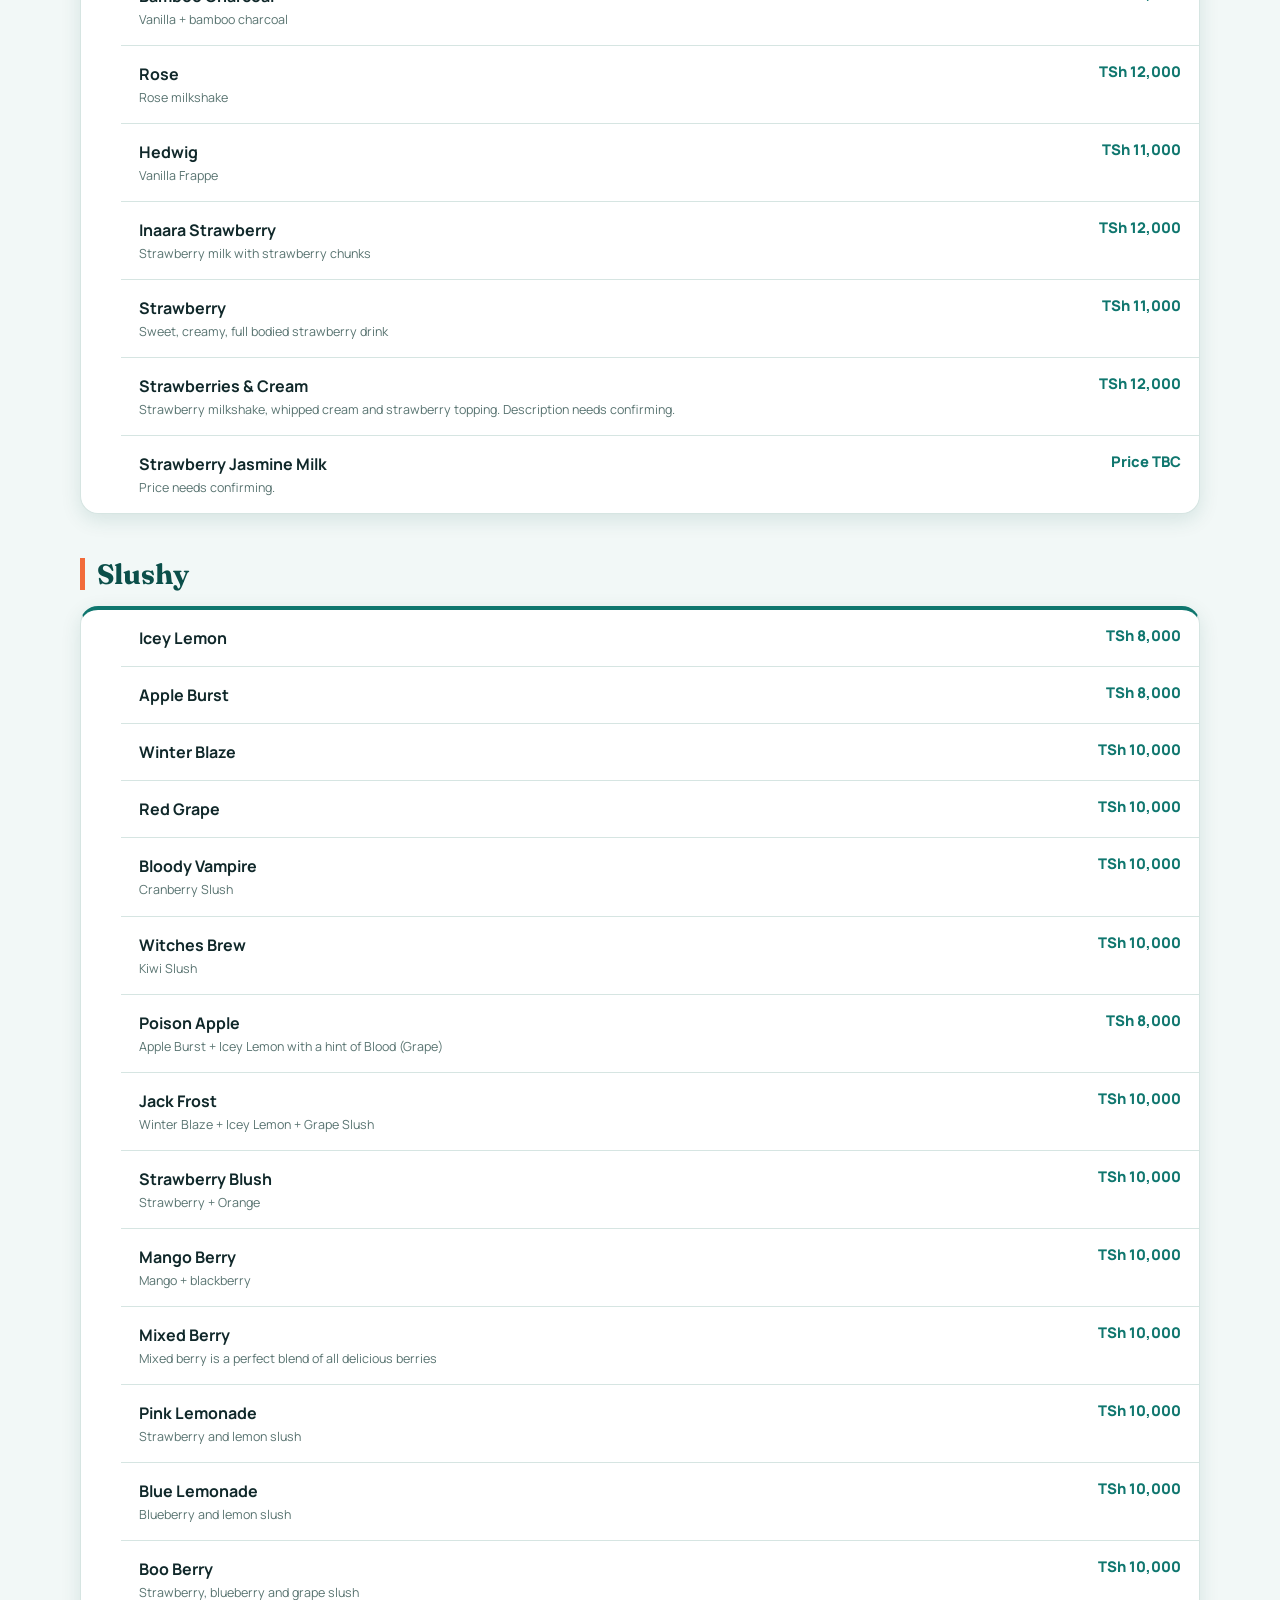
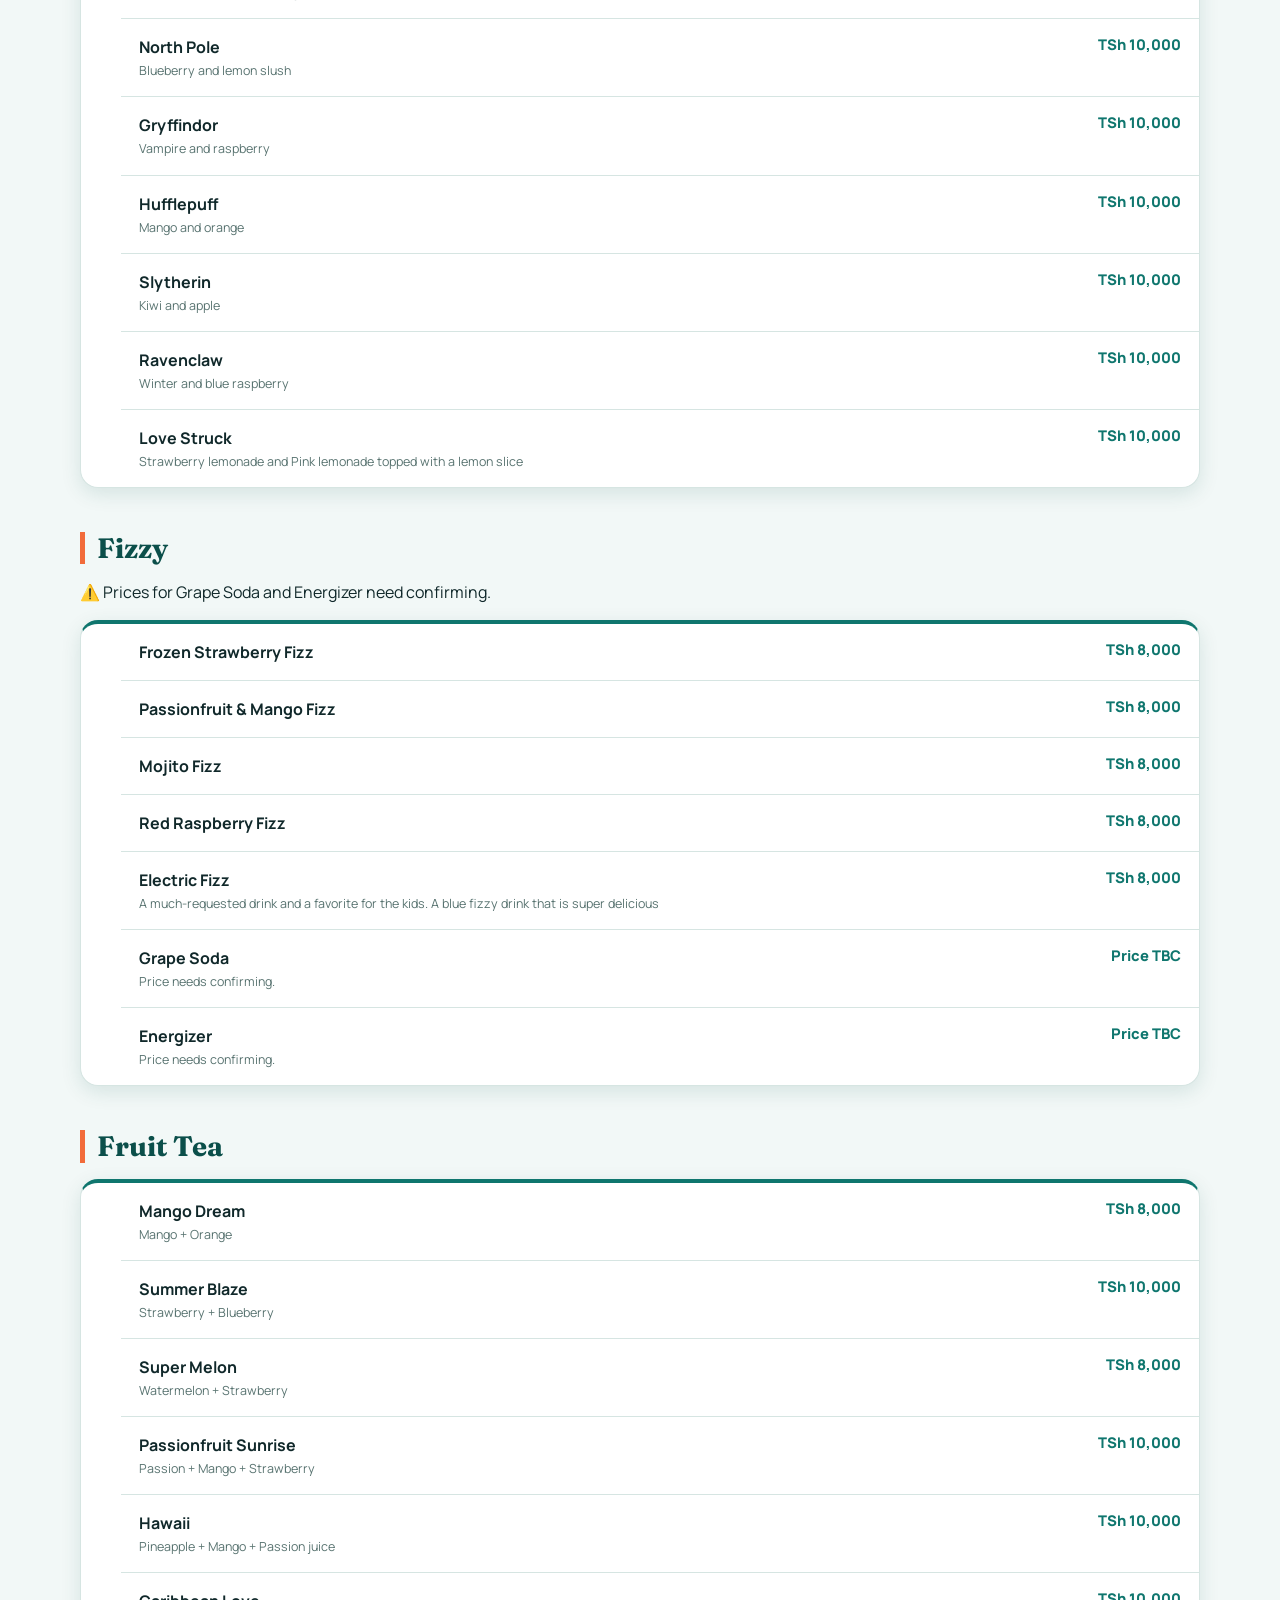
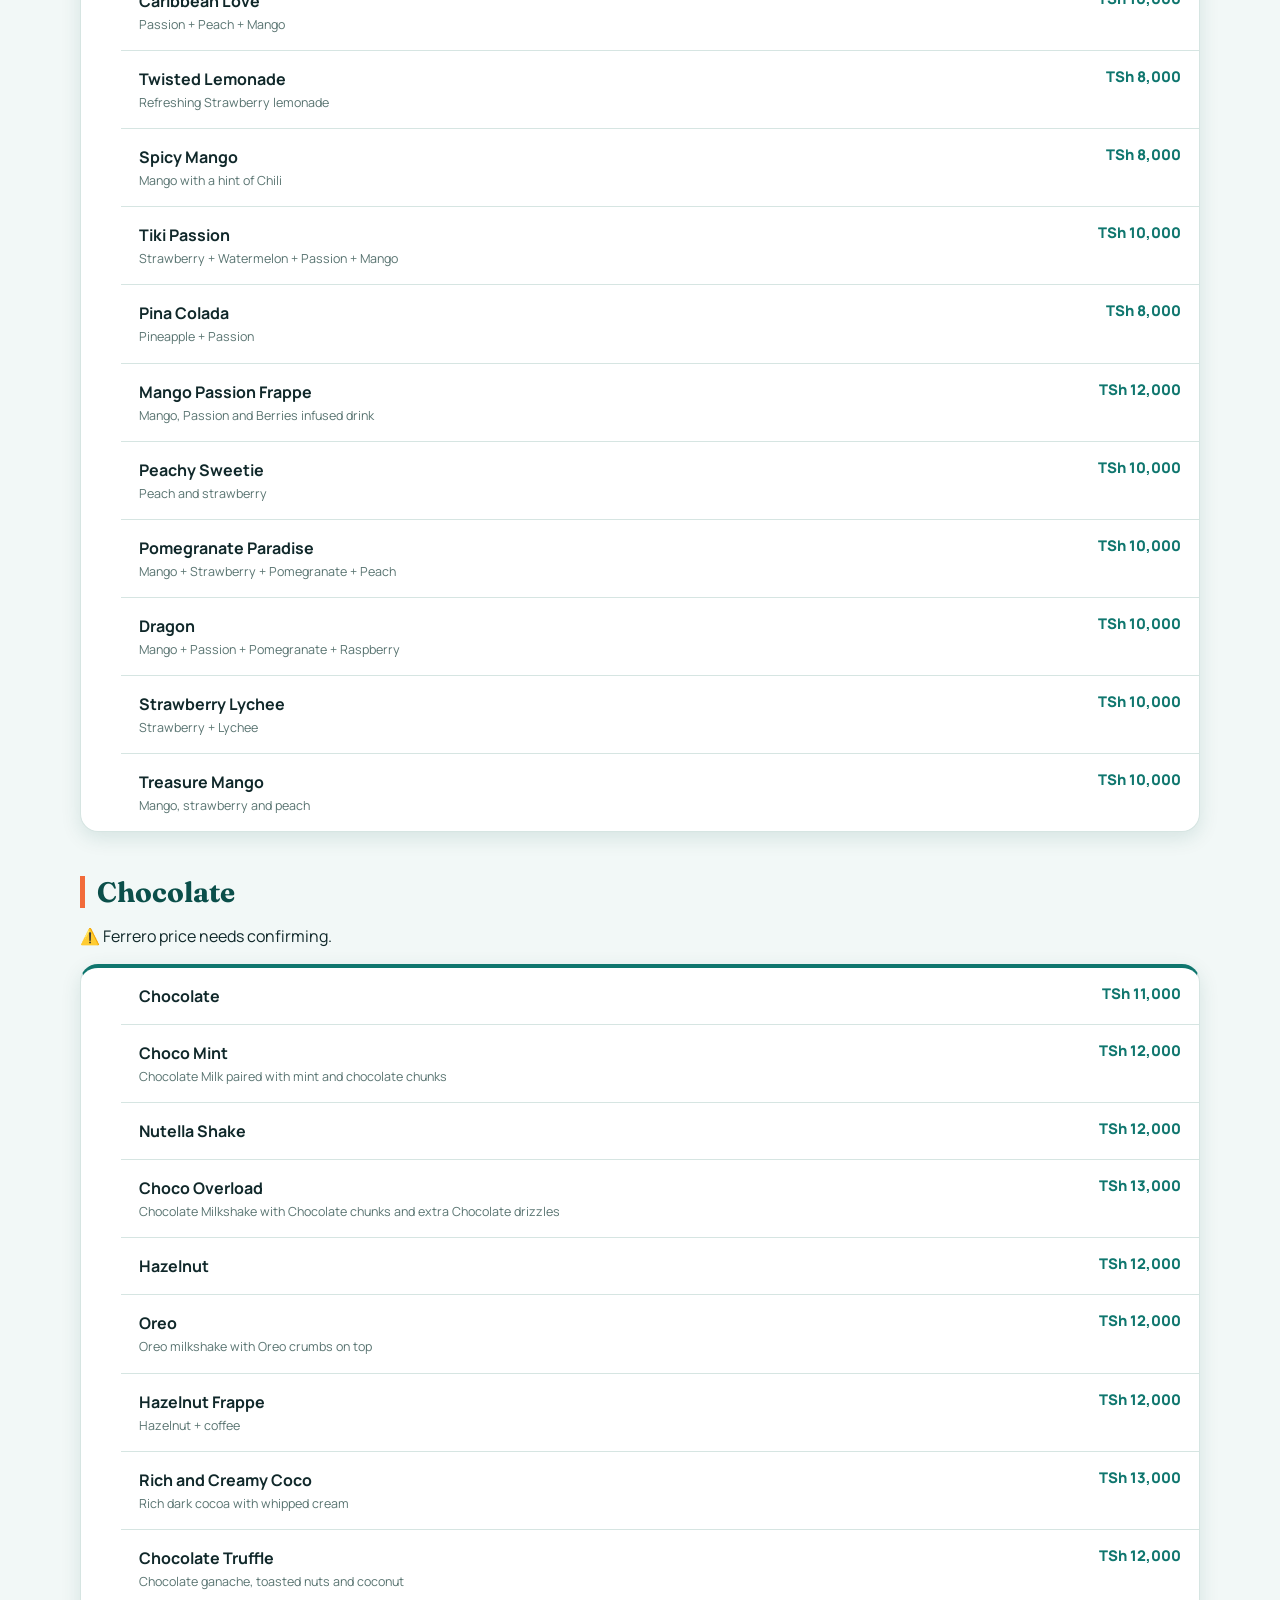
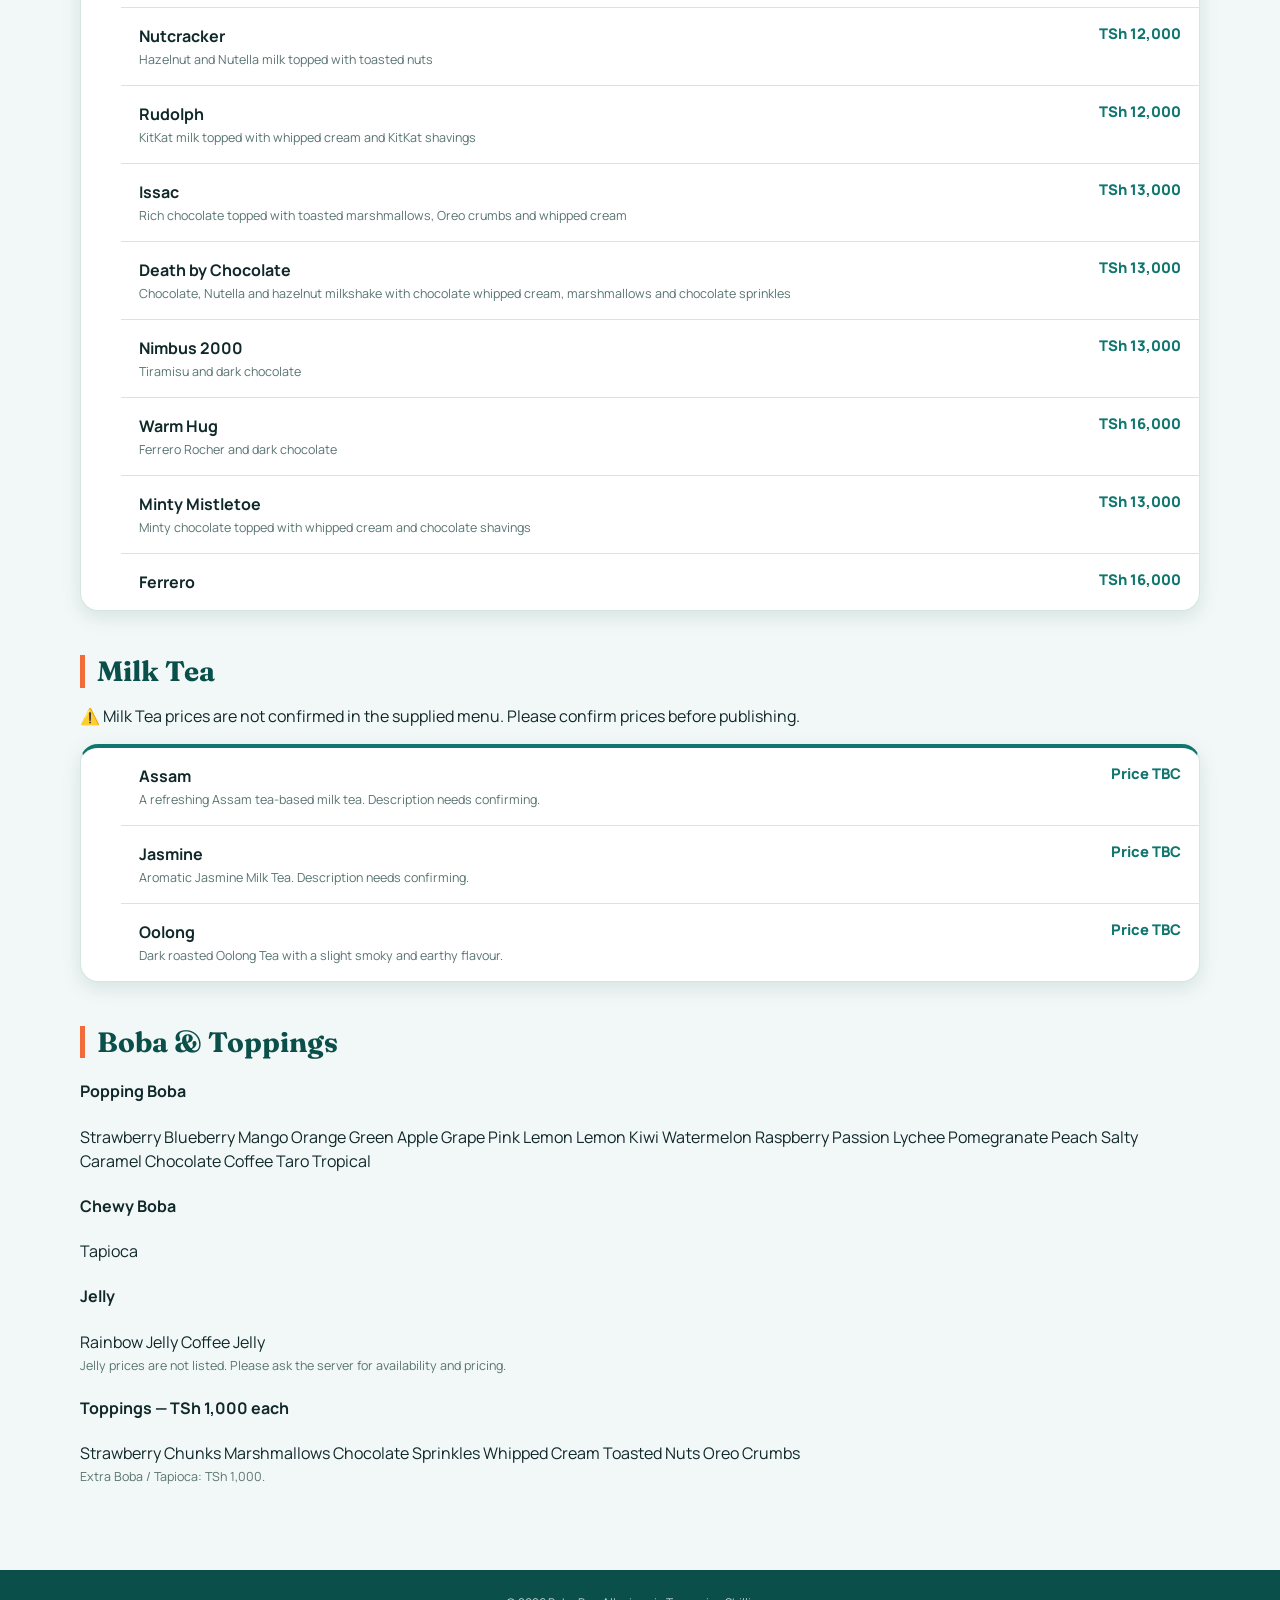
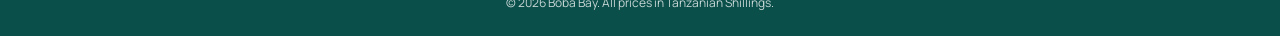
==== commit b9221531: "Update index1.html" ====
--- a/index1.html
+++ b/index1.html
@@ -1,10 +1,6 @@
 <!DOCTYPE html>
-<html lang="en" data-title="Table Menu">
-
+<html lang="en">
 <head>
-  <!-- ========================================
-       1. PAGE SETTINGS
-  ========================================= -->
   <meta charset="UTF-8">
 
   <meta
@@ -12,121 +8,108 @@
     content="width=device-width, initial-scale=1, viewport-fit=cover"
   >
 
-  <title>Boba Bear — Table Menu</title>
+  <title>Boba Bay — Table Menu</title>
 
   <meta
     name="description"
     content="Boba, milkshakes, slushies and fizzy drinks. View our menu or order online via WhatsApp."
   >
 
-
-  <!-- ========================================
-       2. GOOGLE FONTS
-  ========================================= -->
   <link rel="preconnect" href="https://fonts.googleapis.com">
   <link rel="preconnect" href="https://fonts.gstatic.com" crossorigin>
 
   <link
-    href="https://fonts.googleapis.com/css2?family=Fraunces:opsz,wght@9..144,600;9..144,700&family=Manrope:wght@400;500;600;700;800&display=swap"
+    href="https://fonts.googleapis.com/css2?family=Fraunces:wght@500;600;700&family=Manrope:wght@400;500;600;700;800&display=swap"
     rel="stylesheet"
   >
 
-
-  <!-- ========================================
-       3. TABLE MENU STYLESHEET
-  ========================================= -->
   <link rel="stylesheet" href="style1.css">
-
 </head>
 
 <body>
 
-  <!-- ========================================
-       4. HEADER / NAVIGATION
-  ========================================= -->
+  <!-- =========================================================
+       HEADER
+       ========================================================= -->
 
   <header class="site-header">
 
-<div class="header-inner">
+    <div class="header-inner">
 
-  <!-- Restaurant Logo -->
-  <div class="brand-logo">
-    <img
-      src="logo.jpeg"
-      alt="Boba Bay"
-    />
+      <a class="brand" href="index1.html" aria-label="Boba Bay home">
+
+        <img
+          class="brand-logo"
+          src="logo.jpeg"
+          alt="Boba Bay"
+        >
+
+        <div class="brand-copy">
+
+          <div class="brand-name">
+            Boba Bay
+          </div>
+
+          <div class="brand-tagline">
+            Ride the Wave of FLavor.
+          </div>
+
+        </div>
+
+      </a>
+
+      <a class="home-button" href="index.html">
+        🏠 Home
+      </a>
+
+    </div>
+
+  </header>
+
+
+  <!-- =========================================================
+       CATEGORY NAVIGATION
+       ========================================================= -->
+
+  <div class="cat-nav-holder">
+
+    <nav
+      id="catNav"
+      class="cat-nav"
+      aria-label="Menu categories"
+    ></nav>
+
   </div>
 
-  <!-- Restaurant Name -->
-  <div class="brand-copy">
-    <p class="brand-eyebrow"></p>
 
-    <h1 class="brand-name">
-      Boba Bay
-    </h1>
+  <!-- =========================================================
+       MENU
+       ========================================================= -->
 
-    <p class="brand-tagline">
-      Ride the Wave of FLavor.
-    </p>
-  </div>
-
-  <!-- Home Button -->
-  <a
-    href="index.html"
-    class="home-button"
-    aria-label="Go back to home page"
-  >
-    🏠 Home
-  </a>
-
-</div>
-
-
-  </header>
-  <!-- ========================================
-       5. MAIN MENU CONTENT
-  ========================================= -->
   <main class="wrap">
 
-    <section class="section" style="padding-top: 24px;">
-
-      <!-- Menu Category Navigation -->
-      <div class="cat-nav-holder">
-
-        <nav
-          id="catNav"
-          class="cat-nav"
-          aria-label="Menu categories"
-        ></nav>
-
-      </div>
-
-
-      <!-- Menu Items Rendered by JavaScript -->
-      <div id="menuRoot"></div>
-
-    </section>
+    <div
+      id="menuRoot"
+      aria-live="polite"
+    ></div>
 
   </main>
 
 
-  <!-- ========================================
-       6. FOOTER
-  ========================================= -->
+  <!-- =========================================================
+       FOOTER
+       ========================================================= -->
+
   <footer class="site-footer">
 
-    <p class="copy">
-      © <span id="year"></span>
-      <span data-bind="name"></span>.
+    <div class="copy">
+      © <span id="year"></span> Boba Bay.
       All prices in Tanzanian Shillings.
-    </p>
+    </div>
 
   </footer>
 
 
-  <!-- ========================================
-       7. TABLE MENU JAVASCRIPT
-  ========================================= -->
   <script src="script1.js"></script>
 
 </body>
--- a/style1.css
+++ b/style1.css
@@ -1,938 +1,731 @@
 /* =========================================================================
    BOBA BAY — TABLE MENU STYLESHEET
 
-   Theme: Deep Teal + Coral + Cream
-   Fonts: Manrope + Fraunces
-   Layout: Mobile-first and responsive
-   Compatible with the current Boba Bay Table Menu HTML.
+   Theme:
+   Deep Teal + Coral
+
+   Fonts:
+   Manrope + Fraunces
+
+   Purpose:
+   Table menu only.
+
+   No cart/order/checkout styling.
    ========================================================================= */
 
 
 /* =========================================================================
    1. DESIGN SETTINGS
-   Change these variables to update the website's colours and style.
    ========================================================================= */
 
 :root {
+
   /* Main colours */
   --green: #0f766e;
   --green-d: #0b4f4a;
+
   --cream: #f2f8f7;
   --card: #ffffff;
+
   --ink: #10282a;
   --muted: #587370;
 
-  /* Accent colours */
   --accent: #f26b3a;
   --accent-d: #d9541f;
+
   --taro: #6d5fd0;
 
-  /* Borders and effects */
+  /* Borders */
   --line: #d6e5e2;
+
+  /* Corners */
   --r: 18px;
+
+  /* Shadow */
   --shadow: 0 6px 20px rgba(11, 79, 74, 0.12);
 
-  /* Header and navigation */
-  --nav-height: 76px;
+  /* Layout */
+  --header-height: 76px;
   --content-width: 1120px;
-}
-
-
-/* =========================================================================
-   2. RESET AND BASE STYLES
-   ========================================================================= */
-
-* {
+
+}
+
+
+/* =========================================================================
+   2. RESET
+   ========================================================================= */
+
+*,
+*::before,
+*::after {
   box-sizing: border-box;
 }
+
 
 html {
   scroll-behavior: smooth;
-  scroll-padding-top: calc(var(--nav-height) + 64px);
-  -webkit-text-size-adjust: 100%;
-}
+  scroll-padding-top: 145px;
+}
+
 
 body {
   margin: 0;
-  font-family: Manrope, system-ui, -apple-system, "Segoe UI", Roboto, sans-serif;
+
+  background: var(--cream);
+  color: var(--ink);
+
+  font-family: "Manrope", sans-serif;
   font-size: 16px;
   line-height: 1.5;
-  color: var(--ink);
-  background: var(--cream);
-  overflow-x: hidden;
-}
-
-h1,
-h2,
-h3 {
-  font-family: Fraunces, Georgia, "Times New Roman", serif;
-  line-height: 1.15;
-  margin: 0 0 0.4em;
-}
-
-h2 {
-  font-size: clamp(1.6rem, 4vw, 2.2rem);
-  color: var(--green-d);
-}
+
+  -webkit-font-smoothing: antialiased;
+  text-rendering: optimizeLegibility;
+}
+
 
 img {
   max-width: 100%;
-}
-
-button,
-input,
-select,
-textarea {
-  font: inherit;
-}
+  display: block;
+}
+
+
+a {
+  color: inherit;
+  text-decoration: none;
+}
+
 
 button,
 a {
   -webkit-tap-highlight-color: transparent;
 }
 
-:focus-visible {
-  outline: 3px solid var(--accent);
-  outline-offset: 3px;
-}
-
-
-/* =========================================================================
-   3. GENERAL LAYOUT
-   ========================================================================= */
-
-.wrap {
-  width: min(var(--content-width), calc(100% - 32px));
-  margin-inline: auto;
-}
-
-.section {
-  padding: 32px 0 12px;
-}
-
-.sub {
-  color: var(--muted);
-  margin: 0 0 20px;
-}
-
-.page-title {
-  font-size: clamp(2rem, 6vw, 2.8rem);
-  color: var(--green-d);
-  margin-bottom: 4px;
-}
-
-/* Keyboard accessibility */
-
-.skip {
-  position: absolute;
-  left: -9999px;
-}
-
-.skip:focus {
-  left: 8px;
-  top: 8px;
-  background: #fff;
-  padding: 8px;
-  z-index: 99;
-}
-
-
-/* =========================================================================
-   4. HEADER — MATCHES THE CURRENT HTML
-   HTML classes:
-   .site-header
-   .header-inner
-   .brand-logo
-   .brand-copy
-   .brand-eyebrow
-   .brand-name
-   .brand-tagline
-   .home-button
+
+/* =========================================================================
+   3. HEADER
    ========================================================================= */
 
 .site-header {
+
   position: sticky;
   top: 0;
-  z-index: 30;
+
+  z-index: 100;
+
   background: var(--green-d);
+
   border-bottom: 3px solid var(--accent);
-  box-shadow: 0 3px 14px rgba(11, 79, 74, 0.16);
-}
-
-/* Main header layout */
+
+  box-shadow: 0 4px 16px rgba(0, 0, 0, 0.12);
+
+}
+
 
 .header-inner {
-  width: min(var(--content-width), calc(100% - 24px));
-  min-height: var(--nav-height);
-  margin-inline: auto;
-  padding: 10px 0;
+
+  width: min(
+    calc(100% - 28px),
+    var(--content-width)
+  );
+
+  min-height: var(--header-height);
+
+  margin: 0 auto;
 
   display: flex;
   align-items: center;
-  gap: 12px;
-}
-
-/* Restaurant logo container */
+  justify-content: space-between;
+
+  gap: 14px;
+
+}
+
+
+.brand {
+
+  min-width: 0;
+
+  display: flex;
+  align-items: center;
+
+  gap: 11px;
+}
+
 
 .brand-logo {
-  display: grid;
-  place-items: center;
-  flex: 0 0 auto;
+
   width: 48px;
   height: 48px;
-  padding: 2px;
-
-  background: #fff;
-  border: 2px solid rgba(255, 255, 255, 0.75);
+
+  flex: 0 0 48px;
+
+  object-fit: cover;
+
+  background: #ffffff;
+
+  border: 2px solid rgba(255, 255, 255, 0.9);
+
   border-radius: 12px;
-  overflow: hidden;
-}
-
-/* Actual logo image */
-
-.brand-logo img {
-  display: block;
-  width: 100%;
-  height: 100%;
-  object-fit: contain;
-  border-radius: 8px;
-}
-
-/* Restaurant name and tagline */
+}
+
 
 .brand-copy {
-  flex: 1 1 auto;
   min-width: 0;
-  color: #fff;
-}
-
-.brand-eyebrow {
-  display: none;
-}
+}
+
 
 .brand-name {
-  margin: 0;
-  color: #fff;
-  font-family: Fraunces, Georgia, serif;
-  font-size: clamp(1.05rem, 4vw, 1.4rem);
+
+  color: #ffffff;
+
+  font-family: "Fraunces", serif;
+
+  font-size: clamp(1.15rem, 4vw, 1.55rem);
+
   font-weight: 700;
+
+  line-height: 1.05;
+
+}
+
+
+.brand-tagline {
+
+  margin-top: 3px;
+
+  color: rgba(255, 255, 255, 0.78);
+
+  font-size: 0.74rem;
+
   line-height: 1.2;
-  overflow-wrap: anywhere;
-}
-
-.brand-tagline {
-  margin: 3px 0 0;
-  color: #d8eeea;
-  font-size: 0.76rem;
-  font-weight: 500;
-  line-height: 1.3;
-}
-
-/* Home button */
+
+  white-space: nowrap;
+
+}
+
 
 .home-button {
+
+  flex: 0 0 auto;
+
   display: inline-flex;
   align-items: center;
   justify-content: center;
-  flex: 0 0 auto;
-  gap: 5px;
 
   min-height: 40px;
-  padding: 9px 12px;
-
-  background: #fff;
+
+  padding: 8px 13px;
+
+  background: #ffffff;
+
   color: var(--green-d);
-  border: 1px solid rgba(255, 255, 255, 0.65);
+
   border-radius: 999px;
 
-  font-family: Manrope, system-ui, sans-serif;
   font-size: 0.82rem;
   font-weight: 800;
-  line-height: 1.2;
-  text-decoration: none;
-  white-space: nowrap;
 
   box-shadow: 0 3px 10px rgba(0, 0, 0, 0.12);
-  transition:
-    background 0.2s ease,
-    color 0.2s ease,
-    transform 0.2s ease;
-}
-
-.home-button:hover {
-  background: var(--accent);
-  color: #fff;
-  transform: translateY(-1px);
-}
+
+}
+
 
 .home-button:active {
-  transform: scale(0.97);
-}
-
-
-/* =========================================================================
-   5. BUTTONS
-   General-purpose buttons for other pages and components.
-   ========================================================================= */
-
-.btn {
+  transform: translateY(1px);
+}
+
+
+/* =========================================================================
+   4. CATEGORY NAVIGATION
+   ========================================================================= */
+
+.cat-nav-holder {
+
+  position: sticky;
+
+  /*
+    The category bar sits directly underneath
+    the header.
+  */
+  top: var(--header-height);
+
+  z-index: 90;
+
+  background: rgba(242, 248, 247, 0.97);
+
+  border-bottom: 1px solid var(--line);
+
+  box-shadow: 0 3px 12px rgba(11, 79, 74, 0.06);
+
+}
+
+
+.cat-nav {
+
+  width: min(
+    calc(100% - 28px),
+    var(--content-width)
+  );
+
+  margin: 0 auto;
+
+  padding: 10px 0;
+
+  display: flex;
+
+  gap: 8px;
+
+  overflow-x: auto;
+
+  overflow-y: hidden;
+
+  scrollbar-width: none;
+
+  -webkit-overflow-scrolling: touch;
+
+  overscroll-behavior-x: contain;
+}
+
+
+.cat-nav::-webkit-scrollbar {
+  display: none;
+}
+
+
+.cat-nav a {
+
+  flex: 0 0 auto;
+
   display: inline-flex;
   align-items: center;
   justify-content: center;
 
-  border: 0;
+  min-height: 38px;
+
+  padding: 8px 13px;
+
+  background: #ffffff;
+
+  color: var(--green-d);
+
+  border: 1px solid var(--line);
+
   border-radius: 999px;
-  padding: 12px 24px;
-
-  font: 700 1rem system-ui, sans-serif;
-  text-align: center;
-  text-decoration: none;
-
-  cursor: pointer;
+
+  font-size: 0.78rem;
+
+  font-weight: 800;
+
+  white-space: nowrap;
+
   transition:
-    transform 0.15s ease,
-    background 0.15s ease;
-}
-
-.btn:hover:not(:disabled) {
-  transform: translateY(-1px);
-}
-
-.btn:disabled {
-  opacity: 0.5;
-  cursor: not-allowed;
-}
-
-.btn-primary {
+    background-color 0.15s ease,
+    color 0.15s ease,
+    border-color 0.15s ease;
+}
+
+
+.cat-nav a:hover {
+
   background: var(--green);
-  color: #fff;
-}
-
-.btn-primary:hover:not(:disabled) {
-  background: var(--green-d);
-}
-
-.btn-accent {
+
+  color: #ffffff;
+
+  border-color: var(--green);
+
+}
+
+
+.cat-nav a:active {
+
   background: var(--accent);
-  color: #fff;
-}
-
-.btn-accent:hover:not(:disabled) {
-  background: var(--accent-d);
-}
-
-.btn-sm {
-  padding: 9px 16px;
-  font-size: 0.9rem;
-}
-
-.btn-block {
-  width: 100%;
-}
-
-
-/* =========================================================================
-   6. MENU CATEGORY NAVIGATION
-   Matches #catNav.cat-nav inside .cat-nav-holder.
-   ========================================================================= */
-
-.cat-nav-holder {
-  position: sticky;
-  top: var(--nav-height);
-  z-index: 20;
-
-  padding: 10px 0 8px;
-  margin-bottom: 8px;
-
-  background: var(--cream);
+
+  color: #ffffff;
+
+  border-color: var(--accent);
+
+}
+
+
+/* =========================================================================
+   5. MAIN CONTENT
+   ========================================================================= */
+
+.wrap {
+
+  width: min(
+    calc(100% - 28px),
+    var(--content-width)
+  );
+
+  margin: 0 auto;
+
+  padding: 8px 0 40px;
+
+}
+
+
+/* =========================================================================
+   6. MENU CATEGORY
+   ========================================================================= */
+
+.cat {
+
+  /*
+    Important for anchor navigation.
+
+    The category will stop below both
+    sticky header elements.
+  */
+  scroll-margin-top: 145px;
+
+  padding-top: 20px;
+
+  margin-bottom: 24px;
+}
+
+
+.cat h3 {
+
+  margin: 0 0 10px;
+
+  padding-left: 12px;
+
+  color: var(--green-d);
+
+  border-left: 5px solid var(--accent);
+
+  font-family: "Fraunces", serif;
+
+  font-size: clamp(1.35rem, 5vw, 1.75rem);
+
+  font-weight: 700;
+
+  line-height: 1.15;
+}
+
+
+/* =========================================================================
+   7. MENU LIST
+   ========================================================================= */
+
+.menu-list {
+
+  overflow: hidden;
+
+  background: var(--card);
+
+  border: 1px solid var(--line);
+
+  border-top: 4px solid var(--green);
+
+  border-radius: var(--r);
+
+  box-shadow: var(--shadow);
+}
+
+
+/* =========================================================================
+   8. MENU ROW
+   ========================================================================= */
+
+.menu-row {
+
+  display: flex;
+
+  align-items: flex-start;
+
+  justify-content: space-between;
+
+  gap: 16px;
+
+  padding: 14px 16px;
+
   border-bottom: 1px solid var(--line);
 }
 
-/* Horizontal scrolling categories */
-
-.cat-nav {
-  display: flex;
-  align-items: center;
-  gap: 8px;
-
-  width: 100%;
-  min-width: 0;
-  overflow-x: auto;
-  overflow-y: hidden;
-
-  padding: 2px 1px 7px;
-
-  scrollbar-width: thin;
-  scrollbar-color: #9fc9c2 transparent;
-  -webkit-overflow-scrolling: touch;
-  overscroll-behavior-x: contain;
-}
-
-/* Individual category links */
-
-.cat-nav a {
-  display: inline-flex;
-  align-items: center;
-  justify-content: center;
-  flex: 0 0 auto;
-
-  min-height: 38px;
-  padding: 8px 16px;
-
-  background: #fff;
-  border: 1px solid var(--line);
-  border-radius: 999px;
-
-  color: var(--green-d);
-  text-decoration: none;
-  white-space: nowrap;
-
-  font-size: 0.88rem;
-  font-weight: 700;
-
-  transition:
-    background 0.18s ease,
-    border-color 0.18s ease,
-    color 0.18s ease;
-}
-
-.cat-nav a:hover {
-  background: #e6f4f1;
-  border-color: var(--green);
-}
-
-.cat-nav a.active {
-  background: var(--green);
-  border-color: var(--green);
-  color: #fff;
-}
-
-/* Visible keyboard focus */
-
-.cat-nav a:focus-visible {
-  outline-offset: -2px;
-}
-
-
-/* =========================================================================
-   7. MENU CATEGORIES AND NOTES
-   ========================================================================= */
-
-.cat {
-  padding-top: 22px;
-  scroll-margin-top: calc(var(--nav-height) + 64px);
-}
-
-.cat h3 {
-  margin-bottom: 14px;
-  padding: 3px 0 3px 12px;
-
-  border-left: 5px solid var(--accent);
-
-  color: var(--green-d);
-  font-size: clamp(1.4rem, 4vw, 1.7rem);
-  overflow-wrap: anywhere;
-}
-
-/* Notes and menu notices */
-
-.note {
-  margin: 0 0 12px;
-  padding: 10px 12px;
-
-  background: #fff7d6;
-  border: 1px dashed #d9b84a;
-  border-radius: 12px;
-
-  color: #574619;
-  font-size: 0.85rem;
-}
-
-
-/* =========================================================================
-   8. CHIPS AND TAGS
-   ========================================================================= */
-
-.chips {
-  display: flex;
-  flex-wrap: wrap;
-  gap: 8px;
-  margin: 8px 0 16px;
-}
-
-.chip {
-  padding: 6px 14px;
-  border: 1px solid #c5e2dd;
-  border-radius: 999px;
-
-  background: #e6f4f1;
-  color: var(--green-d);
-  font-size: 0.9rem;
-}
-
-.tag {
-  color: var(--taro);
-  font-size: 0.72rem;
-  font-weight: 700;
-}
-
-
-/* =========================================================================
-   9. INFORMATION CARDS
-   ========================================================================= */
-
-.info-card {
-  padding: 16px;
-  margin-bottom: 14px;
-
-  background: var(--card);
-  border-left: 5px solid var(--green);
-  border-radius: var(--r);
-  box-shadow: var(--shadow);
-}
-
-.info-card h4 {
-  margin: 0 0 4px;
-  font: 700 1.05rem system-ui, sans-serif;
-}
-
-
-/* =========================================================================
-   10. MENU ITEMS AND PRICES
-   Compatible with .menu-list, .menu-row, .desc, .row-end and .price.
-   ========================================================================= */
-
-.menu-list {
-  margin: 0;
-  padding: 0;
-  list-style: none;
-
-  background: var(--card);
-  border-top: 4px solid var(--green);
-  border-radius: var(--r);
-  box-shadow: var(--shadow);
-
-  overflow: hidden;
-}
-
-/* Individual menu item */
-
-.menu-row {
-  display: flex;
-  align-items: center;
-  justify-content: space-between;
-  gap: 14px;
-
-  min-width: 0;
-  padding: 13px 16px;
-
-  border-bottom: 1px solid var(--line);
-}
 
 .menu-row:last-child {
   border-bottom: 0;
 }
 
-/* Item name */
-
-.menu-row b {
+
+/* =========================================================================
+   9. ITEM LEFT SIDE
+   ========================================================================= */
+
+.row-main {
+
+  min-width: 0;
+
+  flex: 1 1 auto;
+}
+
+
+.item-name {
+
   display: block;
-  min-width: 0;
+
   color: var(--ink);
+
   font-size: 0.96rem;
+
   font-weight: 800;
-  line-height: 1.4;
+
+  line-height: 1.3;
+
   overflow-wrap: anywhere;
 }
 
-/* Item description */
 
 .desc {
-  flex: 1 1 auto;
-  min-width: 0;
-  margin: 4px 0 0;
+
+  display: block;
+
+  margin-top: 3px;
 
   color: var(--muted);
+
+  font-size: 0.78rem;
+
+  line-height: 1.45;
+
+  overflow-wrap: anywhere;
+}
+
+
+/* =========================================================================
+   10. PRICE
+   ========================================================================= */
+
+.row-end {
+
+  flex: 0 0 auto;
+
+  min-width: max-content;
+
+  display: flex;
+
+  align-items: flex-start;
+
+  justify-content: flex-end;
+
+}
+
+
+.price {
+
+  color: var(--green);
+
+  font-size: 0.88rem;
+
+  font-weight: 800;
+
+  line-height: 1.3;
+
+  white-space: nowrap;
+}
+
+
+/* =========================================================================
+   11. EMPTY CATEGORY
+   ========================================================================= */
+
+.empty-menu {
+
+  padding: 18px 16px;
+
+  color: var(--muted);
+
   font-size: 0.85rem;
+
+  text-align: center;
+}
+
+
+/* =========================================================================
+   12. FOOTER
+   ========================================================================= */
+
+.site-footer {
+
+  margin-top: 20px;
+
+  padding: 24px 14px;
+
+  background: var(--green-d);
+
+  color: rgba(255, 255, 255, 0.76);
+
+  text-align: center;
+}
+
+
+.copy {
+
+  font-size: 0.75rem;
+
   line-height: 1.5;
-  overflow-wrap: anywhere;
-}
-
-.menu-row small {
-  display: block;
-  color: var(--muted);
-  font-size: 0.82rem;
-  line-height: 1.4;
-}
-
-/* Price and description alignment */
-
-.price-row {
-  display: flex;
-  align-items: center;
-  justify-content: space-between;
-  gap: 8px;
-  margin-top: 6px;
-}
-
-/* Prices */
-
-.price {
-  color: var(--green);
-  font-weight: 800;
-  font-variant-numeric: tabular-nums;
-}
-
-.price.tbc {
-  color: var(--muted);
-  font-size: 0.85rem;
-  font-weight: 600;
-}
-
-.menu-row .price {
-  white-space: nowrap;
-}
-
-/* Right-hand price and tag container */
-
-.menu-row .row-end {
-  display: flex;
-  flex: 0 0 auto;
-  flex-direction: column;
-  align-items: flex-end;
-  justify-content: center;
-  gap: 5px;
-
-  max-width: 45%;
-  text-align: right;
-}
-
-.menu-row .tag {
-  margin-top: 2px;
-  font-size: 0.72rem;
-  font-weight: 700;
-}
-
-
-/* =========================================================================
-   11. HOME PAGE — CHOICES AND LINKS
-   Retained for compatibility with other pages using this stylesheet.
-   ========================================================================= */
-
-.info-list {
-  display: grid;
-  gap: 4px;
-  list-style: none;
-  padding: 0;
-  margin: 14px 0 6px;
-  font-weight: 600;
-}
-
-.welcome {
-  margin-top: 20px;
-  font-size: 1.5rem;
-}
-
-.choices {
-  display: grid;
-  gap: 16px;
-}
-
-.choice {
-  display: block;
-  padding: 22px;
-
-  background: #fff;
-  color: var(--ink);
-  text-decoration: none;
-
-  border: 2px solid transparent;
-  border-top: 5px solid var(--green);
-  border-radius: var(--r);
-  box-shadow: var(--shadow);
-
-  transition:
-    transform 0.15s ease,
-    border-color 0.15s ease;
-}
-
-.choice:nth-child(2) {
-  border-top-color: var(--accent);
-}
-
-.choice:hover {
-  transform: translateY(-3px);
-  border-color: var(--accent);
-}
-
-.choice .ic {
-  font-size: 2.2rem;
-}
-
-.choice h3 {
-  margin: 6px 0 4px;
-}
-
-.choice p {
-  margin: 0 0 14px;
-  color: var(--muted);
-}
-
-
-/* =========================================================================
-   12. GALLERY
-   ========================================================================= */
-
-.gallery {
-  display: grid;
-  grid-template-columns: repeat(2, minmax(0, 1fr));
-  gap: 14px;
-}
-
-figure {
-  margin: 0;
-  min-width: 0;
-}
-
-.ph {
-  display: grid;
-  place-items: center;
-  aspect-ratio: 1;
-
-  background: var(--tint, #e6f4f1);
-  border-radius: var(--r);
-  box-shadow: var(--shadow);
-
-  font-size: 3.6rem;
-}
-
-figcaption {
-  margin-top: 8px;
-  text-align: center;
-  font-weight: 700;
-  font-style: italic;
-}
-
-
-/* =========================================================================
-   13. ORDER CUSTOMISATION AND MODALS
-   Shared styles for pages/components that use these classes.
-   ========================================================================= */
-
-.opt:has(input:checked) {
-  border-color: var(--accent);
-  background: #fff1ea;
-}
-
-.opt .p {
-  color: var(--green);
-}
-
-.modal-head,
-.modal-foot {
-  background: #fff;
-}
-
-.modal-head {
-  border-top: 5px solid var(--green);
-}
-
-.total strong,
-.cart-totals .grand {
-  color: var(--green-d);
-}
-
-
-/* =========================================================================
-   14. ABOUT SECTION
-   ========================================================================= */
-
-.about {
-  max-width: 760px;
-  padding: 28px 24px 40px;
-  margin: 40px auto 0;
-
-  background: #fff;
-  border-left: 5px solid var(--accent);
-  border-radius: var(--r);
-  box-shadow: var(--shadow);
-}
-
-
-/* =========================================================================
-   15. FOOTER — MATCHES THE CURRENT HTML
-   ========================================================================= */
-
-.site-footer {
-  padding: 28px 16px 18px;
-  margin-top: 40px;
-
-  background: #0a3a3a;
-  color: #d7ebe8;
-}
-
-.foot-grid {
-  display: grid;
-  gap: 24px;
-}
-
-.site-footer h3 {
-  color: #fff;
-  font-size: 1.15rem;
-}
-
-.site-footer a {
-  color: #ffc4ac;
-}
-
-.site-footer p {
-  margin: 4px 0;
-}
-
-.copy {
-  margin: 0;
-  text-align: center;
-  font-size: 0.8rem;
-  line-height: 1.7;
-  overflow-wrap: anywhere;
-  opacity: 0.9;
-}
-
-.site-footer .copy {
-  margin-top: 0;
-}
-
-
-/* =========================================================================
-   16. TABLET AND DESKTOP LAYOUT
+}
+
+
+/* =========================================================================
+   13. TABLET / DESKTOP
    ========================================================================= */
 
 @media (min-width: 760px) {
 
   :root {
-    --nav-height: 80px;
-  }
+    --header-height: 80px;
+  }
+
 
   .header-inner {
-    gap: 16px;
-    padding: 12px 0;
-  }
+    width: min(
+      calc(100% - 40px),
+      var(--content-width)
+    );
+  }
+
 
   .brand-logo {
-    width: 54px;
-    height: 54px;
-  }
-
-  .brand-name {
-    font-size: 1.45rem;
-  }
-
-  .brand-tagline {
+    width: 52px;
+    height: 52px;
+    flex-basis: 52px;
+  }
+
+
+  .cat-nav {
+    width: min(
+      calc(100% - 40px),
+      var(--content-width)
+    );
+
+    padding: 11px 0;
+  }
+
+
+  .cat-nav a {
     font-size: 0.82rem;
   }
 
-  .home-button {
-    min-height: 42px;
-    padding: 10px 18px;
-    font-size: 0.88rem;
-  }
-
-  .cat-nav-holder {
-    padding: 12px 0 9px;
-  }
-
-  .cat-nav {
-    gap: 10px;
-  }
-
-  .cat-nav a {
-    padding: 9px 18px;
-  }
-
-  .section {
-    padding-top: 36px;
-  }
-
-  .choices {
-    grid-template-columns: repeat(2, minmax(0, 1fr));
-  }
-
-  .gallery {
-    grid-template-columns: repeat(4, minmax(0, 1fr));
-  }
-
-  .foot-grid {
-    grid-template-columns: repeat(3, minmax(0, 1fr));
-  }
-}
-
-
-/* =========================================================================
-   17. SMALL MOBILE SCREENS
+
+  .wrap {
+    width: min(
+      calc(100% - 40px),
+      var(--content-width)
+    );
+
+    padding-top: 12px;
+  }
+
+
+  .cat {
+    scroll-margin-top: 150px;
+  }
+
+
+  .menu-row {
+    padding: 16px 18px;
+  }
+
+
+  .item-name {
+    font-size: 1rem;
+  }
+
+
+  .price {
+    font-size: 0.92rem;
+  }
+
+}
+
+
+/* =========================================================================
+   14. SMALL PHONES
    ========================================================================= */
 
 @media (max-width: 380px) {
 
   .header-inner {
-    width: calc(100% - 16px);
+    width: min(
+      calc(100% - 20px),
+      var(--content-width)
+    );
+
     gap: 8px;
   }
+
 
   .brand-logo {
     width: 42px;
     height: 42px;
-  }
+    flex-basis: 42px;
+
+    border-radius: 10px;
+  }
+
 
   .brand-name {
-    font-size: 1rem;
-  }
+    font-size: 1.05rem;
+  }
+
 
   .brand-tagline {
     font-size: 0.68rem;
   }
 
+
   .home-button {
     min-height: 36px;
-    padding: 8px 9px;
-    gap: 3px;
+
+    padding: 7px 10px;
+
     font-size: 0.75rem;
   }
+
+
+  .cat-nav {
+    width: calc(100% - 20px);
+
+    gap: 6px;
+  }
+
+
+  .cat-nav a {
+    min-height: 35px;
+
+    padding: 7px 11px;
+
+    font-size: 0.72rem;
+  }
+
 
   .wrap {
     width: calc(100% - 20px);
   }
 
+
   .menu-row {
-    gap: 8px;
-    padding: 12px 11px;
-  }
-
-  .menu-row b {
+    gap: 10px;
+
+    padding: 13px 12px;
+  }
+
+
+  .item-name {
     font-size: 0.9rem;
   }
 
-  .menu-row .row-end {
-    max-width: 42%;
-  }
-
-  .cat-nav a {
-    padding: 8px 13px;
-    font-size: 0.83rem;
-  }
-}
-
-
-/* =========================================================================
-   18. ACCESSIBILITY — REDUCED MOTION
-   ========================================================================= */
-
-@media (prefers-reduced-motion: reduce) {
-
-  *,
-  *::before,
-  *::after {
-    animation: none !important;
-    transition: none !important;
-    scroll-behavior: auto !important;
-  }
-}
+
+  .desc {
+    font-size: 0.74rem;
+  }
+
+
+  .price {
+    font-size: 0.8rem;
+  }
+
+}
